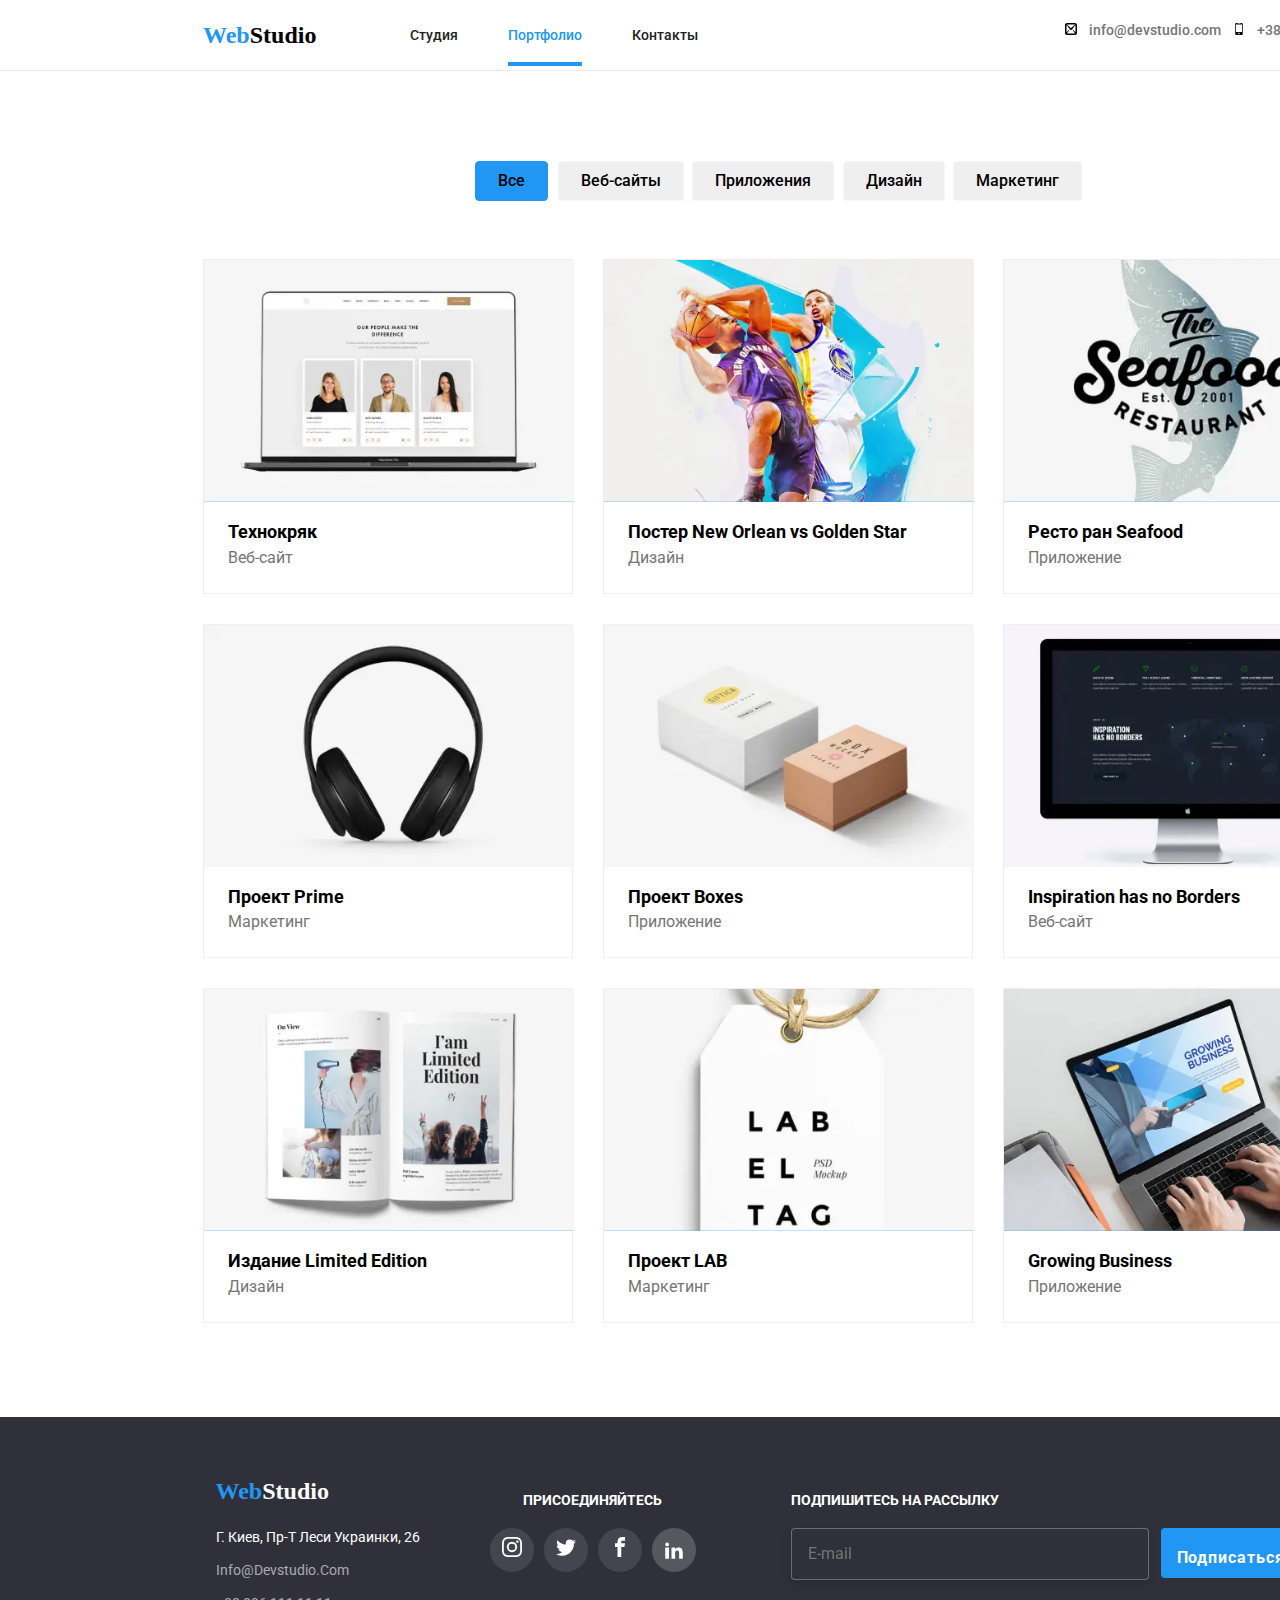
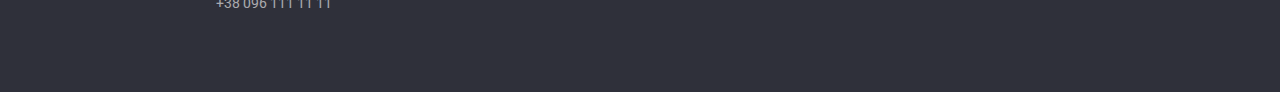
==== portfolio.html @ 62f5c6d7 "пропись дз" ====
<!DOCTYPE html>
<html lang="en">

<head>
    <meta charset="UTF-8">
    <meta http-equiv="X-UA-Compatible" content="IE=edge">
    <meta name="viewport" content="width=device-width, initial-scale=1.0">
    <title>Портфолио</title>
    <link rel="stylesheet"
        href="https://cdnjs.cloudflare.com/ajax/libs/modern-normalize/1.1.0/modern-normalize.min.css">
    <link rel="preconnect" href="https://fonts.googleapis.com">
    <link rel="preconnect" href="https://fonts.gstatic.com" crossorigin>
    <link href="https://fonts.googleapis.com/css2?family=Roboto:ital,wght@0,500;0,700;1,400&display=swap"
        rel="stylesheet">
    <link rel="stylesheet" href="./css/main.min.css">
</head>

<body>
    <!-- Шапка сайта -->
    <header class="headers">
        <div class="novigation container">
            <nav class="novigation__nav">
                <a class="novigation__logo" style="color: black;" href=""><span
                        class="novigation__first-logo">Web</span>Studio</a>
                <button type="button" class="novigation__menus " aria-expanded="false" data-menu-button>
                    <svg width="24" height="16" aria-label="переключатель меню">
                        <use class="novigation__close" href="./img/svg/menu.svg#icon-close_24px"></use>
                        <use class="novigation__menu" href="./img/svg/menu.svg#icon-menu_24px"></use>
                    </svg>
                </button>
                <div class="novigation-menu menu-conteiner" data-menu>
                    <ul class="menu-conteiner__list">
                        <li class="menu-conteiner__item"><a class="menu-conteiner__link " href="index.html">Студия</a>
                        </li>
                        <li class="menu-conteiner__item"><a class="menu-conteiner__link menu-conteiner__link--color "
                                href="portfolio.html">Портфолио</a>
                        </li>
                        <li class="menu-conteiner__item"><a class="menu-conteiner__link" href="Контакты">Контакты</a>
                        </li>
                    </ul>
                    <ul class="menu-conteiner__kontakts">
                        <li class="menu-conteiner__itemss">
                            <a class="menu-conteiner__link menu-conteiner__link--sizze" href="maito:info@devstudio.com">
                                <svg class="menu-conteiner__icone">
                                    <use href="./img/symbol-defs.svg#icon-mail2"></use>
                                </svg>info@devstudio.com</a>
                        </li>
                        <li class="menu-conteiner__itemss">
                            <a class="menu-conteiner__link menu-conteiner__link--size" href="tel:+380961111111">
                                <svg class="menu-conteiner__icone">
                                    <use href="./img/symbol-defs.svg#icon-mobile"></use>
                                </svg>+38 096 111 11 11</a>
                        </li>
                    </ul>
                    <nav class="menu-conteiner__network">
                        <a class="menu-conteiner__network--color" href="">Instagram</a> |
                        <a class="menu-conteiner__network--color" href="">Twitter</a> |
                        <a class="menu-conteiner__network--color" href="">Facebook</a> |
                        <a class="menu-conteiner__network--color" href="">LinkedIn</a>
                    </nav>
                </div>
            </nav>
        </div>
    </header>
    <main>
        <!-- Навигация по сайту -->
        <section class="selection selection-navigation">
            <div class="container">
                <ul class="selection-navigation__list container">
                    <li class="selection-navigation__item">
                        <button class="selection-navigation__botom selection-navigation__botom--color"
                            type="button">Все</button>
                    </li>
                    <li class="selection-navigation__item"><button class="selection-navigation__botom"
                            type="button">Веб-сайты</button></li>
                    <li class="selection-navigation__item"><button class="selection-navigation__botom"
                            type="button">Приложения</button></li>
                    <li class="selection-navigation__item"><button class="selection-navigation__botom"
                            type="button">Дизайн</button></li>
                    <li class="selection-navigation__item"><button class="selection-navigation__botom"
                            type="button">Маркетинг</button></li>
                </ul>
                <ul class="kontents container">
                    <li class="kontents__item">
                        <a class="kontents__link" href="">
                            <div class="kontents__cards">
                                <picture>
                                    <source srcset=" 
                                    ./img/svg/img/8/8.webp 1x, 
                                    ./img/svg/img/8/8@2x.webp 2x, 
                                    ./img/svg/img/8/8@3x.webp 3x
                                     " type="image/webp" />
                                    <img srcset=" 
                                    ./img/svg/img/8/8.webp 1x, 
                                    ./img/svg/img/8/8@2x.webp 2x, 
                                    ./img/svg/img/8/8@3x.webp 3x" src="./img/svg/img/8/8.jpg" alt="table"
                                        width="370" />
                                </picture>
                                <p class="kontents__texts">Технокряк это современная площадка распространения
                                    коронавируса. Компании используют
                                    эту платформу для цифрового
                                    шпионажа и атак на защищённые сервера конкурентов.</p>
                            </div>
                            <div class="kontents__information">
                                <h3 class="kontents__textt">Технокряк</h3>
                                <p class="kontents__location">Веб-сайт</p>
                            </div>
                        </a>
                    </li>
                    <li class="kontents__item">
                        <a class="kontents__link" href="">
                            <div class="kontents__cards">
                                <picture>
                                    <source srcset=" 
                                    ./img/svg/img/9/9.webp 1x, 
                                    ./img/svg/img/9/9@2x.webp 2x, 
                                    ./img/svg/img/9/9@3x.webp 3x
                                    " type="image/webp" />
                                    <img srcset=" 
                                    ./img/svg/img/9/9.webp 1x, 
                                    ./img/svg/img/9/9@2x.webp 2x, 
                                    ./img/svg/img/9/9@3x.webp 3x" src="./img/svg/img/9/9.jpg" alt="basketboll"
                                        width="370" />
                                </picture>
                                <p class="kontents__texts">Технокряк это современная площадка распространения
                                    коронавируса. Компании используют
                                    эту платформу для цифрового
                                    шпионажа и атак на защищённые сервера конкурентов.</p>
                            </div>
                            <div class="kontents__information">
                                <h3 class="kontents__textt">Постер New Orlean vs Golden Star</h3>
                                <p class="kontents__location">Дизайн</p>
                            </div>
                        </a>
                    </li>
                    <li class="kontents__item">
                        <a class="kontents__link" href="">
                            <div class="kontents__cards">
                                <picture>
                                    <source srcset=" 
                                    ./img/svg/img/10/10.webp 1x, 
                                    ./img/svg/img/10/10@2x.webp 2x, 
                                    ./img/svg/img/10/10@3x.webp 3x
                                    " type="image/webp" />
                                    <img srcset=" 
                                    ./img/svg/img/10/10.webp 1x, 
                                    ./img/svg/img/10/10@2x.webp 2x, 
                                    ./img/svg/img/10/10@3x.webp 3x" src="./img/svg/img/10/10.jpg" alt="logo"
                                        width="370" />
                                </picture>
                                <p class="kontents__texts">Технокряк это современная площадка распространения
                                    коронавируса. Компании используют
                                    эту платформу для цифрового
                                    шпионажа и атак на защищённые сервера конкурентов.</p>
                            </div>
                            <div class="kontents__information">
                                <h3 class="kontents__textt">Ресто ран Seafood</h3>
                                <p class="kontents__location">Приложение</p>
                            </div>
                        </a>
                    </li>
                    <li class="kontents__item">
                        <a class="kontents__link" href="">
                            <div class="kontents__cards">
                                <picture>
                                    <source srcset=" 
                                        ./img/svg/img/11/11.webp 1x, 
                                        ./img/svg/img/11/11@2x.webp 2x, 
                                        ./img/svg/img/11/11@3x.webp 3x
                                         " type="image/webp" />
                                    <img srcset=" 
                                        ./img/svg/img/11/11.webp 1x, 
                                        ./img/svg/img/11/11@2x.webp 2x, 
                                        ./img/svg/img/11/11@3x.webp 3x" src="./img/svg/img/11/11.jpg" alt="headphones"
                                        width="370" />
                                </picture>
                                <p class="kontents__texts">Технокряк это современная площадка распространения
                                    коронавируса. Компании используют
                                    эту платформу для цифрового
                                    шпионажа и атак на защищённые сервера конкурентов.</p>
                            </div>
                            <div class="kontents__information">
                                <h3 class="kontents__textt">Проект Prime</h3>
                                <p class="kontents__location">Маркетинг</p>
                            </div>
                        </a>
                    </li>
                    <li class="kontents__item">
                        <a class="kontents__link" href="">
                            <div class="kontents__cards">
                                <picture>
                                    <source srcset=" 
                                    ./img/svg/img/12/12.webp 1x, 
                                    ./img/svg/img/12/12@2x.webp 2x, 
                                    ./img/svg/img/12/12@3x.webp 3x
                                     " type="image/webp" />
                                    <img srcset=" 
                                    ./img/svg/img/12/12.webp 1x, 
                                    ./img/svg/img/12/12@2x.webp 2x, 
                                    ./img/svg/img/12/12@3x.webp 3x" src="./img/svg/img/12/12.jpg" alt="two boxses"
                                        width="370" />
                                </picture>
                                <p class="kontents__texts">Технокряк это современная площадка распространения
                                    коронавируса. Компании используют
                                    эту платформу для цифрового
                                    шпионажа и атак на защищённые сервера конкурентов.</p>
                            </div>
                            <div class="kontents__information">
                                <h3 class="kontents__textt">Проект Boxes</h3>
                                <p class="kontents__location">Приложение</p>
                            </div>
                        </a>
                    </li>
                    <li class="kontents__item">
                        <a class="kontents__link" href="">
                            <div class="kontents__cards">
                                <picture>
                                    <source srcset=" 
                                    ./img/svg/img/13/13.webp 1x, 
                                    ./img/svg/img/13/13@2x.webp 2x, 
                                    ./img/svg/img/13/13@3x.webp 3x
                                     " type="image/webp" />
                                    <img srcset=" 
                                    ./img/svg/img/13/13.webp 1x, 
                                    ./img/svg/img/13/13@2x.webp 2x, 
                                    ./img/svg/img/13/13@3x.webp 3x" src="./img/svg/img/13/13.jpg" alt="computer"
                                        width="370" />
                                </picture>
                                <p class="kontents__texts">Технокряк это современная площадка распространения
                                    коронавируса. Компании используют
                                    эту платформу для цифрового
                                    шпионажа и атак на защищённые сервера конкурентов.</p>
                            </div>
                            <div class="kontents__information">
                                <h3 class="kontents__textt">Inspiration has no Borders</h3>
                                <p class="kontents__location">Веб-сайт</p>
                            </div>
                        </a>
                    </li>
                    <li class="kontents__item">
                        <a class="kontents__link" href="">
                            <div class="kontents__cards">
                                <picture>
                                    <source srcset=" 
                                    ./img/svg/img/14/14.webp 1x, 
                                    ./img/svg/img/14/14@2x.webp 2x, 
                                    ./img/svg/img/14/14@3x.webp 3x
                                     " type="image/webp" />
                                    <img srcset=" 
                                    ./img/svg/img/14/14.webp 1x, 
                                    ./img/svg/img/14/14@2x.webp 2x, 
                                    ./img/svg/img/14/14@3x.webp 3x" src="./img/svg/img/14/14.jpg" alt="book"
                                        width="370" />
                                </picture>
                                <p class="kontents__texts">Технокряк это современная площадка распространения
                                    коронавируса. Компании используют
                                    эту платформу для цифрового
                                    шпионажа и атак на защищённые сервера конкурентов.</p>
                            </div>
                            <div class="kontents__information">
                                <h3 class="kontents__textt">Издание Limited Edition</h3>
                                <p class="kontents__location">Дизайн</p>
                            </div>
                        </a>
                    </li>
                    <li class="kontents__item">
                        <a class="kontents__link" href="">
                            <div class="kontents__cards">
                                <picture>
                                    <source srcset=" 
                                    ./img/svg/img/15/15.webp 1x, 
                                    ./img/svg/img/15/15@2x.webp 2x, 
                                    ./img/svg/img/15/15@3x.webp 3x
                                     " type="image/webp" />
                                    <img srcset=" 
                                    ./img/svg/img/15/15.webp 1x, 
                                    ./img/svg/img/15/15@2x.webp 2x, 
                                    ./img/svg/img/15/15@3x.webp 3x" src="./img/svg/img/15/15.jpg" alt="text on brelok"
                                        width="370" />
                                </picture>
                                <p class="kontents__texts">Технокряк это современная площадка распространения
                                    коронавируса. Компании используют
                                    эту платформу для цифрового
                                    шпионажа и атак на защищённые сервера конкурентов.</p>
                            </div>
                            <div class="kontents__information">
                                <h3 class="kontents__textt">Проект LAB</h3>
                                <p class="kontents__location">Маркетинг</p>
                            </div>
                        </a>
                    </li>
                    <li class="kontents__item">
                        <a class="kontents__link" href="">
                            <div class="kontents__cards">
                                <picture>
                                    <source srcset=" 
                                    ./img/svg/img/16/16.webp 1x, 
                                    ./img/svg/img/16/16@2x.webp 2x, 
                                    ./img/svg/img/16/16@3x.webp 3x
                                     " type="image/webp" />
                                    <img srcset=" 
                                    ./img/svg/img/16/16.webp 1x, 
                                    ./img/svg/img/16/16@2x.webp 2x, 
                                    ./img/svg/img/16/16@3x.webp 3x" src="./img/svg/img/16/16.jpg"
                                        alt="work on computer" width="370" />
                                </picture>
                                <p class="kontents__texts">Технокряк это современная площадка распространения
                                    коронавируса. Компании используют
                                    эту платформу для цифрового
                                    шпионажа и атак на защищённые сервера конкурентов.</p>
                            </div>
                            <div class="kontents__information">
                                <h3 class="kontents__textt">Growing Business</h3>
                                <p class="kontents__location">Приложение</p>
                            </div>
                        </a>
                    </li>
                </ul>
            </div>
        </section>
    </main>
    <!-- Юредический адресс -->
    <footer class="footer-adress">
        <div class="container footer-adress__location">
            <div class="footer-adress__block">
                <div class="footer-adress__adress adress">
                    <div class="adress__logo">
                        <a class="adress__links" style="color: #fff;" href="WebStudio"><span
                                class="adress__first-word">Web</span>Studio</a>
                    </div>
                    <address>
                        <ul class="adress__list">
                            <li class="adress__item"><a class="adress__link" href="г.Киев,пр-тЛесиУкраинки,26">г. Киев,
                                    пр-т
                                    Леси Украинки, 26</a></li>
                            <li class="adress__item"><a class="adress__link adress__link--color"
                                    href="maito:info@devstudio.com">info@devstudio.com</a>
                            </li>
                            <li class="adress__item"><a class="adress__link adress__link--color"
                                    href="tel:+380961111111">+38 096 111 11 11</a>
                            </li>
                        </ul>
                    </address>
                </div>
                <div class="footer-adress__social social">
                    <h2 class="social__text">присоединяйтесь</h2>
                    <ul class="social__list">
                        <li class="social__item">
                            <a class="social__link" href="">
                                <svg class="social__icone">
                                    <use href="./img/symbol-defs.svg#icon-instagram">
                                    </use>
                                </svg>
                            </a>
                        </li>
                        <li class="social__item">
                            <a class="social__link" href="">
                                <svg class="social__icone">
                                    <use href="./img/symbol-defs.svg#icon-twitter"></use>
                                </svg>
                            </a>
                        </li>
                        <li class="social__item">
                            <a class="social__link" href="">
                                <svg class="social__icone">
                                    <use href="./img/symbol-defs.svg#icon-facebook"></use>
                                </svg>
                            </a>
                        </li>
                        <li class="social__item">
                            <a class="social__item" href="">
                                <svg class="social__icone">
                                    <use xlink:href="./img/symbol-defs.svg#icon-linkedin2">
                                    </use>
                                </svg>
                            </a>
                        </li>
                    </ul>
                </div>
            </div>
            <form class="footer-adress__subscribe subscribe">
                <h2 class="subscribe__textt">Подпишитесь на рассылку</h2>
                <div class="subscribe__forms">
                    <label for="mail"></label>
                    <input type="email" name="mail" id="mail" placeholder="Е-mail" />
                    <button class="button_style" type="submit">Подписаться
                        <svg class="button_style__icone">
                            <use href="./img/icons.svg#icon-icon-send"></use>
                        </svg></button>
                </div>
            </form>
        </div>
    </footer>
    <script src="./js/mobile-menu.js"></script>
</body>

</html>
---- css/main.min.css ----
html{-webkit-box-sizing:border-box;box-sizing:border-box}*,*::after,*::before{-webkit-box-sizing:inherit;box-sizing:inherit}li{list-style:none}a{text-decoration:none}body{font-family:"Roboto", sans-serif;font-family:"Oleo Script", cursive;font-family:"Raleway", sans-serif}body.modal-open{overflow:hidden}h1,h2,h3,p,ul{margin-top:0px;margin-bottom:0px}img{display:block;min-width:100%;height:auto;margin:0px}.container{padding-left:15px;padding-right:15px;margin-left:auto;margin-right:auto}@media screen and (min-width: 480px){.container{width:480px}}@media screen and (min-width: 768px){.container{width:768px}}@media screen and (min-width: 1200px){.container{width:1200px;margin-left:188px;margin-right:188px}}.selection{padding:60px 0px}@media screen and (min-width: 480px){.selection{padding:60px 0px}}@media screen and (min-width: 1200px){.selection{padding:94px 0px}}.kontents{padding-left:0px;margin-top:0px;margin-left:0px;margin-right:0px}@media screen and (min-width: 768px){.kontents{display:-webkit-box;display:-ms-flexbox;display:flex;-ms-flex-wrap:wrap;flex-wrap:wrap;padding-left:0px;margin-top:0px;margin-left:0px;margin-right:0px}}.kontents__item{border:1px solid #eeeeee;width:450px;margin-bottom:30px}@media screen and (min-width: 768px) and (max-width: 1199.5px){.kontents__item{border:1px solid #eeeeee;margin-bottom:30px;width:354px;margin-right:30px}.kontents__item:nth-child(2){margin-right:0px}.kontents__item:nth-child(4){margin-right:0px}.kontents__item:nth-child(6){margin-right:0px}.kontents__item:nth-child(8){margin-right:0px}.kontents__item:nth-child(9){margin-right:0px;margin-bottom:0px}}@media screen and (min-width: 1200px){.kontents__item{border:1px solid #eeeeee;margin-bottom:30px;width:370px;margin-right:30px}.kontents__item:nth-child(3){margin-right:0px}.kontents__item:nth-child(6){margin-right:0px}.kontents__item:nth-child(7){margin-bottom:0px}.kontents__item:nth-child(8){margin-bottom:0px}.kontents__item:nth-child(9){margin-right:0px;margin-bottom:0px}}.kontents__link{-webkit-transition:250ms cubic-bezier(0.4, 0, 0.2, 1);transition:250ms cubic-bezier(0.4, 0, 0.2, 1)}.kontents__link:hover{-webkit-box-sizing:border-box;box-sizing:border-box;-webkit-box-shadow:0px 1px 1px rgba(0,0,0,0.12),0px 4px 4px rgba(0,0,0,0.06),1px 4px 6px rgba(0,0,0,0.16);box-shadow:0px 1px 1px rgba(0,0,0,0.12),0px 4px 4px rgba(0,0,0,0.06),1px 4px 6px rgba(0,0,0,0.16)}.kontents__link:focus{-webkit-box-sizing:border-box;box-sizing:border-box;-webkit-box-shadow:0px 1px 1px rgba(0,0,0,0.12),0px 4px 4px rgba(0,0,0,0.06),1px 4px 6px rgba(0,0,0,0.16);box-shadow:0px 1px 1px rgba(0,0,0,0.12),0px 4px 4px rgba(0,0,0,0.06),1px 4px 6px rgba(0,0,0,0.16)}.kontents__link:hover .kontents__texts{-webkit-transform:translateY(0%);transform:translateY(0%)}.kontents__link:focus .kontents__texts{-webkit-transform:translateY(0%);transform:translateY(0%)}.kontents__cards{position:relative;z-index:1;overflow:hidden;width:450px}@media screen and (min-width: 768px){.kontents__cards{width:354px}}@media screen and (min-width: 1200px){.kontents__cards{width:370px}}.kontents__texts{position:absolute;left:0;bottom:0;width:100%;height:100%;padding:63px 24px;font-family:Roboto;font-style:normal;font-weight:normal;font-size:18px;background:rgba(33,150,243,0.9);color:#ffffff;-webkit-transform:translateY(100%);transform:translateY(100%);-webkit-transition:-webkit-transform 250ms cubic-bezier(0.4, 0, 0.2, 1);transition:-webkit-transform 250ms cubic-bezier(0.4, 0, 0.2, 1);transition:transform 250ms cubic-bezier(0.4, 0, 0.2, 1);transition:transform 250ms cubic-bezier(0.4, 0, 0.2, 1), -webkit-transform 250ms cubic-bezier(0.4, 0, 0.2, 1)}.kontents__information{padding:20px 24px}.kontents__textt{font-family:Roboto;font-style:normal;font-weight:bold;font-size:18px;color:black}.kontents__location{font-family:Roboto;font-style:normal;font-weight:normal;font-size:16px;line-height:30px;color:#757575}.headers{position:relative;border-bottom:1px solid #ececec}.novigation__nav{display:-webkit-box;display:-ms-flexbox;display:flex;-webkit-box-align:center;-ms-flex-align:center;align-items:center;-webkit-box-pack:justify;-ms-flex-pack:justify;justify-content:space-between;min-height:60px}.novigation__logo{font-family:Raleway;font-style:normal;font-weight:bold;font-size:24px;line-height:28px}@media screen and (min-width: 480px){.novigation__logo{font-family:Raleway;font-style:normal;font-weight:bold;font-size:24px;line-height:28px}}@media screen and (min-width: 1200px){.novigation__logo{line-height:31px}}.novigation__first-logo{color:#2196f3}.novigation__menus{display:-webkit-inline-box;display:-ms-inline-flexbox;display:inline-flex;margin:0;padding:0;border:none;background-color:transparent;cursor:pointer}.novigation__menus .novigation__close{display:none}.novigation__menus.is-open .novigation__close{display:block}.novigation__menus.is-open .novigation__menu{display:none}.novigation__menus:hover{fill:#2196f3;-webkit-transition:opacity 250ms cubic-bezier(0.4, 0, 0.2, 1);transition:opacity 250ms cubic-bezier(0.4, 0, 0.2, 1)}.novigation__menus:focus{fill:#2196f3;-webkit-transition:opacity 250ms cubic-bezier(0.4, 0, 0.2, 1);transition:opacity 250ms cubic-bezier(0.4, 0, 0.2, 1)}@media screen and (min-width: 768px){.novigation__menus{display:none}}.novigation__close:hover{fill:#2196f3;-webkit-transition:opacity 250ms cubic-bezier(0.4, 0, 0.2, 1);transition:opacity 250ms cubic-bezier(0.4, 0, 0.2, 1)}.novigation__close:focus{fill:#2196f3;-webkit-transition:opacity 250ms cubic-bezier(0.4, 0, 0.2, 1);transition:opacity 250ms cubic-bezier(0.4, 0, 0.2, 1)}.novigation__menu:hover{fill:#2196f3;-webkit-transition:opacity 250ms cubic-bezier(0.4, 0, 0.2, 1);transition:opacity 250ms cubic-bezier(0.4, 0, 0.2, 1)}.novigation__menu:focus{fill:#2196f3;-webkit-transition:opacity 250ms cubic-bezier(0.4, 0, 0.2, 1);transition:opacity 250ms cubic-bezier(0.4, 0, 0.2, 1)}.menu-conteiner{font-family:Roboto;font-style:normal;font-weight:500}@media screen and (max-width: 767.5px){.menu-conteiner{background:#ffffff;-webkit-box-shadow:0px 4px 8px rgba(0,0,0,0.04),0px 2px 4px rgba(0,0,0,0.08),0px 1px 3px rgba(0,0,0,0.16);box-shadow:0px 4px 8px rgba(0,0,0,0.04),0px 2px 4px rgba(0,0,0,0.08),0px 1px 3px rgba(0,0,0,0.16);display:none;position:absolute;top:100%;left:0;width:100%;z-index:2}.menu-conteiner.is-open{display:block}}@media screen and (min-width: 768px){.menu-conteiner{display:-webkit-box;display:-ms-flexbox;display:flex;-webkit-box-orient:horizontal;-webkit-box-direction:normal;-ms-flex-direction:row;flex-direction:row;-webkit-box-pack:justify;-ms-flex-pack:justify;justify-content:space-between;-webkit-box-flex:1;-ms-flex-positive:1;flex-grow:1;-webkit-box-align:center;-ms-flex-align:center;align-items:center}}@media screen and (max-width: 767.5px){.menu-conteiner__list{margin-bottom:306px;padding-left:40px}}@media screen and (min-width: 768px){.menu-conteiner__list{display:-webkit-box;display:-ms-flexbox;display:flex;-webkit-box-orient:horizontal;-webkit-box-direction:normal;-ms-flex-direction:row;flex-direction:row;margin-left:80px;padding-left:0px}}@media screen and (min-width: 768px){.menu-conteiner__list{margin-left:94px}}@media screen and (max-width: 767.5px){.menu-conteiner__item:first-child{margin-top:48px}.menu-conteiner__item:not(:last-child){margin-bottom:35px}.menu-conteiner__item:last-child{margin-bottom:0px}}@media screen and (min-width: 768px){.menu-conteiner__item:first-child{margin-right:50px}.menu-conteiner__item:not(:last-child){margin-right:50px}}.menu-conteiner__itemss:first-child{margin-bottom:64px}.menu-conteiner__itemss:last-child{margin-bottom:35px}@media screen and (min-width: 480px){.menu-conteiner__itemss:first-child{margin-bottom:64px}.menu-conteiner__itemss:last-child{margin-bottom:35px}}@media screen and (min-width: 768px){.menu-conteiner__itemss:first-child{margin-bottom:10px}.menu-conteiner__itemss:last-child{margin-bottom:0px}}@media screen and (min-width: 1200px){.menu-conteiner__itemss:first-child{margin-right:10px}.menu-conteiner__itemss:last-child{margin-right:0px}}@media screen and (max-width: 767.5px){.menu-conteiner__kontakts{display:-webkit-box;display:-ms-flexbox;display:flex;-webkit-box-orient:vertical;-webkit-box-direction:reverse;-ms-flex-direction:column-reverse;flex-direction:column-reverse}}@media screen and (min-width: 1200px){.menu-conteiner__kontakts{display:-webkit-box;display:-ms-flexbox;display:flex;padding:21px 0px 21px 15px}}.menu-conteiner__link{font-family:Roboto;font-style:normal;font-weight:500;font-size:40px;line-height:47px;text-align:center;color:#212121}.menu-conteiner__link--color{color:#2196f3}.menu-conteiner__link:hover{color:#2196f3}.menu-conteiner__link:focus{color:#2196f3}.menu-conteiner__link--size{font-family:Roboto;font-style:normal;font-weight:500;font-size:34px;line-height:40px;color:#757575}.menu-conteiner__link--size:hover{color:#2196f3}.menu-conteiner__link--size:focus{color:#2196f3}.menu-conteiner__link--sizze{font-family:Roboto;font-style:normal;font-weight:500;font-size:24px;line-height:28px;color:#757575}.menu-conteiner__link--sizze:hover{color:#2196f3}.menu-conteiner__link--sizze:focus{color:#2196f3}@media screen and (min-width: 480px){.menu-conteiner__link{font-family:Roboto;font-style:normal;font-weight:500;font-size:40px;line-height:47px;text-align:center;color:#212121}.menu-conteiner__link--color{color:#2196f3}.menu-conteiner__link:hover{color:#2196f3}.menu-conteiner__link:focus{color:#2196f3}.menu-conteiner__link--size{font-family:Roboto;font-style:normal;font-weight:500;font-size:34px;line-height:40px;color:#757575}.menu-conteiner__link--size:hover{color:#2196f3}.menu-conteiner__link--size:focus{color:#2196f3}.menu-conteiner__link--sizze{font-family:Roboto;font-style:normal;font-weight:500;font-size:24px;line-height:28px;color:#757575}.menu-conteiner__link--sizze:hover{color:#2196f3}.menu-conteiner__link--sizze:focus{color:#2196f3}}@media screen and (min-width: 768px){.menu-conteiner__link{font-size:14px;line-height:16px}.menu-conteiner__link--color{position:relative}.menu-conteiner__link--color::after{content:"";position:absolute;display:block;width:100%;height:4px;left:0;top:35px;background-color:#2196f3;opacity:1;-webkit-transition:opacity 250ms cubic-bezier(0.4, 0, 0.2, 1);transition:opacity 250ms cubic-bezier(0.4, 0, 0.2, 1)}.menu-conteiner__link:hover{color:#2196f3}.menu-conteiner__link:focus{color:#2196f3}.menu-conteiner__link--size{font-size:12px;line-height:14px}.menu-conteiner__link--size:hover{fill:#2196f3}.menu-conteiner__link--size:focus{fill:#2196f3}.menu-conteiner__link--sizze{font-size:12px;line-height:14px}.menu-conteiner__link--sizze:hover{fill:#2196f3}.menu-conteiner__link--sizze:focus{fill:#2196f3}}@media screen and (min-width: 1200px){.menu-conteiner__link{font-size:14px;line-height:16px}.menu-conteiner__link--size{font-size:14px;line-height:16px}.menu-conteiner__link--size--sizze{font-size:14px;line-height:16px}}@media screen and (max-width: 767.5px){.menu-conteiner__icone{display:none}}@media screen and (min-width: 768px){.menu-conteiner__icone{width:16px;height:12px;margin-right:10px;color:#757575}}@media screen and (max-width: 767.5px){.menu-conteiner__network{font-family:Roboto;font-style:normal;font-weight:500;font-size:18px;line-height:22px;padding-left:40px;margin-bottom:48px;-webkit-box-align:center;-ms-flex-align:center;align-items:center}.menu-conteiner__network--color{color:#2196f3}}@media screen and (min-width: 768px){.menu-conteiner__network{display:none}}.button_stylee{padding:10px 32px;background-color:#2196f3;color:white;font-weight:700;font-size:16px;line-height:1.87;letter-spacing:0.06em;border-radius:4px;border:none;cursor:pointer}.button_stylee:hover{-webkit-box-shadow:0px 4px 4px rgba(0,0,0,0.15);box-shadow:0px 4px 4px rgba(0,0,0,0.15);border-radius:4px}.goal{width:360px}@media screen and (min-width: 480px){.goal{width:360px}}@media screen and (min-width: 1200px){.goal{width:696px;margin-left:auto;margin-right:auto}}.selection-goal{display:block;width:480px;background-color:#2f303a;text-align:center;background-image:-webkit-gradient(linear, right top, left top, from(rgba(47,48,58,0.4)), to(rgba(47,48,58,0.4))),url("/sass/img/1/Header_img1.jpg");background-image:linear-gradient(to left, rgba(47,48,58,0.4), rgba(47,48,58,0.4)),url("/sass/img/1/Header_img1.jpg");background-repeat:no-repeat;background-position:center;background-size:cover;padding:118px 0px;margin-left:auto;margin-right:auto}@media screen and (min-width: 480px){.selection-goal{width:480px;height:400px;background-image:-webkit-gradient(linear, right top, left top, from(rgba(47,48,58,0.4)), to(rgba(47,48,58,0.4))),url("/sass/img/1/Header_img1.jpg");background-image:linear-gradient(to left, rgba(47,48,58,0.4), rgba(47,48,58,0.4)),url("/sass/img/1/Header_img1.jpg");background-size:480px 400px}}@media screen and (min-width: 480px) and (min-device-pixel-ratio: 2), screen and (min-width: 480px) and (-webkit-min-device-pixel-ratio: 2), screen and (min-width: 480px) and (min-resolution: 192dpi), screen and (min-width: 480px) and (min-resolution: 2ddpi){.selection-goal{background-image:-webkit-gradient(linear, right top, left top, from(rgba(47,48,58,0.4)), to(rgba(47,48,58,0.4))),url("/sass/img/1/Header-img1_2x.jpg");background-image:linear-gradient(to left, rgba(47,48,58,0.4), rgba(47,48,58,0.4)),url("/sass/img/1/Header-img1_2x.jpg")}}@media screen and (min-width: 480px) and (min-device-pixel-ratio: 3), screen and (min-width: 480px) and (-webkit-min-device-pixel-ratio: 23), screen and (min-width: 480px) and (-webkit-min-device-pixel-ratio: 3), screen and (min-width: 480px) and (min-resolution: 288dpi), screen and (min-width: 480px) and (min-resolution: 3ddpi){.selection-goal{background-image:-webkit-gradient(linear, right top, left top, from(rgba(47,48,58,0.4)), to(rgba(47,48,58,0.4))),url("/sass/img/1/Header-img1_3x.jpg");background-image:linear-gradient(to left, rgba(47,48,58,0.4), rgba(47,48,58,0.4)),url("/sass/img/1/Header-img1_3x.jpg")}}@media screen and (min-width: 768px){.selection-goal{width:768px;height:400px;background-image:-webkit-gradient(linear, right top, left top, from(rgba(47,48,58,0.4)), to(rgba(47,48,58,0.4))),url("/sass/img/2/Header_img2.jpg");background-image:linear-gradient(to left, rgba(47,48,58,0.4), rgba(47,48,58,0.4)),url("/sass/img/2/Header_img2.jpg");background-size:768px 400px}}@media screen and (min-width: 768px) and (min-device-pixel-ratio: 2), screen and (min-width: 768px) and (-webkit-min-device-pixel-ratio: 2), screen and (min-width: 768px) and (min-resolution: 192dpi), screen and (min-width: 768px) and (min-resolution: 2ddpi){.selection-goal{background-image:-webkit-gradient(linear, right top, left top, from(rgba(47,48,58,0.4)), to(rgba(47,48,58,0.4))),url("/sass/img/2/Header_img2@2x.jpg");background-image:linear-gradient(to left, rgba(47,48,58,0.4), rgba(47,48,58,0.4)),url("/sass/img/2/Header_img2@2x.jpg")}}@media screen and (min-width: 768px) and (min-device-pixel-ratio: 3), screen and (min-width: 768px) and (-webkit-min-device-pixel-ratio: 23), screen and (min-width: 768px) and (-webkit-min-device-pixel-ratio: 3), screen and (min-width: 768px) and (min-resolution: 288dpi), screen and (min-width: 768px) and (min-resolution: 3ddpi){.selection-goal{background-image:-webkit-gradient(linear, right top, left top, from(rgba(47,48,58,0.4)), to(rgba(47,48,58,0.4))),url("/sass/img/2/Header_img2@3x.jpg");background-image:linear-gradient(to left, rgba(47,48,58,0.4), rgba(47,48,58,0.4)),url("/sass/img/2/Header_img2@3x.jpg")}}@media screen and (min-width: 1200px){.selection-goal{width:1600px;height:600px;padding:200px 0px;background-image:-webkit-gradient(linear, right top, left top, from(rgba(47,48,58,0.4)), to(rgba(47,48,58,0.4))),url("/sass/img/3/Img1.jpg");background-image:linear-gradient(to left, rgba(47,48,58,0.4), rgba(47,48,58,0.4)),url("/sass/img/3/Img1.jpg");background-size:1600px 600px}}@media screen and (min-width: 1200px) and (min-device-pixel-ratio: 2), screen and (min-width: 1200px) and (-webkit-min-device-pixel-ratio: 2), screen and (min-width: 1200px) and (min-resolution: 192dpi), screen and (min-width: 1200px) and (min-resolution: 2ddpi){.selection-goal{background-image:-webkit-gradient(linear, right top, left top, from(rgba(47,48,58,0.4)), to(rgba(47,48,58,0.4))),url("/sass/img/3/Img3@2x.jpg");background-image:linear-gradient(to left, rgba(47,48,58,0.4), rgba(47,48,58,0.4)),url("/sass/img/3/Img3@2x.jpg")}}@media screen and (min-width: 1200px) and (min-device-pixel-ratio: 3), screen and (min-width: 1200px) and (-webkit-min-device-pixel-ratio: 23), screen and (min-width: 1200px) and (-webkit-min-device-pixel-ratio: 3), screen and (min-width: 1200px) and (min-resolution: 288dpi), screen and (min-width: 1200px) and (min-resolution: 3ddpi){.selection-goal{background-image:-webkit-gradient(linear, right top, left top, from(rgba(47,48,58,0.4)), to(rgba(47,48,58,0.4))),url("/sass/img/3/Img2@3x.jpg");background-image:linear-gradient(to left, rgba(47,48,58,0.4), rgba(47,48,58,0.4)),url("/sass/img/3/Img2@3x.jpg")}}.selection-goal__text{font-family:Roboto;font-style:normal;font-weight:900;font-size:26px;line-height:42px;color:#fff;text-transform:uppercase;margin-bottom:30px}@media screen and (min-width: 480px){.selection-goal__text{font-family:Roboto;font-style:normal;font-weight:900;font-size:26px;line-height:42px;color:#fff}}@media screen and (min-width: 1200px){.selection-goal__text{font-family:Roboto;font-style:normal;font-weight:900;font-size:44px;line-height:60px;color:#fff}}.button_style{padding:10px 32px;background-color:#2196f3;color:white;font-weight:700;font-size:16px;line-height:1.87;letter-spacing:0.06em;border-radius:4px;border:none;cursor:pointer}.button_style:hover{-webkit-box-shadow:0px 4px 4px rgba(0,0,0,0.15);box-shadow:0px 4px 4px rgba(0,0,0,0.15);border-radius:4px}.selection-direction__list{margin-bottom:0px;margin-left:0px;padding-left:0px}@media screen and (min-width: 480px){.selection-direction__list{margin-bottom:0px;margin-left:0px;padding-left:0px}}@media screen and (min-width: 768px){.selection-direction__list{display:-webkit-box;display:-ms-flexbox;display:flex;-ms-flex-wrap:wrap;flex-wrap:wrap;margin:-15px}}@media screen and (min-width: 1200px){.selection-direction__list{display:-webkit-box;display:-ms-flexbox;display:flex;-ms-flex-wrap:wrap;flex-wrap:wrap;margin:-15px}}.selection-direction__item{width:100%}.selection-direction__item:first-child{margin-bottom:30px}.selection-direction__item:not(:first-child){margin-bottom:30px}.selection-direction__item:last-child{margin-bottom:0px}@media screen and (max-width: 767px){.selection-direction__item:first-child{margin-bottom:30px}.selection-direction__item:not(:first-child){margin-bottom:30px}.selection-direction__item:last-child{margin-bottom:0px}}@media screen and (min-width: 768px){.selection-direction__item{width:46%}.selection-direction__item:first-child{margin:15px;width:calc(100% - 4 * 15px)/2}.selection-direction__item:not(:first-child){margin:15px;width:calc(100% - 4 * 15px)/2}.selection-direction__item:last-child{margin:15px;width:calc(100% - 4 * 15px)/2}}@media screen and (min-width: 1200px){.selection-direction__item{width:22%}.selection-direction__item:first-child{margin:15px;width:calc(100% - 4 * 15px)/4}.selection-direction__item:not(:first-child){margin:15px;width:calc(100% - 4 * 15px)/4}.selection-direction__item:last-child{margin:15px;width:calc(100% - 4 * 15px)/4}}.direction{display:-webkit-box;display:-ms-flexbox;display:flex;-webkit-box-orient:vertical;-webkit-box-direction:normal;-ms-flex-direction:column;flex-direction:column;-ms-flex-pack:distribute;justify-content:space-around;width:450px;height:120px;background-color:#f5f4fa;margin-bottom:30px}@media screen and (max-width: 767px){.direction{display:-webkit-box;display:-ms-flexbox;display:flex;-webkit-box-orient:vertical;-webkit-box-direction:normal;-ms-flex-direction:column;flex-direction:column;-ms-flex-pack:distribute;justify-content:space-around;width:450px;height:120px;background-color:#f5f4fa;margin-bottom:30px}}@media screen and (min-width: 768px){.direction{display:-webkit-box;display:-ms-flexbox;display:flex;-webkit-box-orient:vertical;-webkit-box-direction:normal;-ms-flex-direction:column;flex-direction:column;-ms-flex-pack:distribute;justify-content:space-around;width:354px;height:120px;background-color:#f5f4fa;margin-bottom:30px;margin-right:0px}}@media screen and (min-width: 1200px){.direction{display:-webkit-box;display:-ms-flexbox;display:flex;-webkit-box-orient:vertical;-webkit-box-direction:normal;-ms-flex-direction:column;flex-direction:column;-ms-flex-pack:distribute;justify-content:space-around;width:270px;height:120px;background-color:#f5f4fa;margin-bottom:30px}}.direction__icon{display:-webkit-box;display:-ms-flexbox;display:flex;-webkit-box-orient:horizontal;-webkit-box-direction:normal;-ms-flex-direction:row;flex-direction:row;text-align:center;-ms-flex-item-align:center;align-self:center;width:65px;height:70px}.direction__text{font-family:Roboto;font-style:normal;font-weight:bold;font-size:14px;line-height:16px;text-align:center;text-transform:uppercase;margin-bottom:10px;color:#212121}@media screen and (min-width: 480px){.direction__text{font-family:Roboto;font-style:normal;font-weight:bold;font-size:14px;line-height:16px;text-align:center;text-transform:uppercase;margin-bottom:10px;color:#212121}}@media screen and (min-width: 768px){.direction__text{font-family:Roboto;font-style:normal;font-weight:bold;font-size:14px;line-height:16px;text-align:start;text-transform:uppercase;margin-bottom:10px;color:#212121}}.direction__paragraf{font-family:Roboto;font-style:normal;font-weight:normal;font-size:14px;line-height:24px;color:#757575}@media screen and (max-width: 1199px){.selection-work{display:none}}.selection-work__heading{font-family:Roboto;font-style:normal;font-weight:bold;font-size:36px;line-height:42px;text-align:center;padding-top:0px;margin-bottom:50px}.selection-work__list{display:-webkit-box;display:-ms-flexbox;display:flex;-webkit-box-orient:horizontal;-webkit-box-direction:normal;-ms-flex-direction:row;flex-direction:row;margin-left:0px;padding-left:0px}.selection-work__item{position:relative}.selection-work__item:first-child{margin-left:0px}.selection-work__item:not(:first-child){margin-left:30px}.selection-work__text{position:absolute;display:block;left:0;bottom:0;width:100%;font-family:Roboto;font-style:normal;font-weight:bold;font-size:14px;line-height:16px;text-align:center;background:rgba(47,48,58,0.8);color:#ffffff;text-transform:uppercase;padding:27px 83px}.selection-team{background-color:#f5f4fa}.selection-team__heading{font-family:Roboto;font-family:Roboto;font-style:normal;font-weight:bold;font-size:28px;line-height:33px;text-align:center;color:black;margin-bottom:50px}@media screen and (min-width: 480px){.selection-team__heading{font-family:Roboto;font-family:Roboto;font-style:normal;font-weight:bold;font-size:28px;line-height:33px;text-align:center;color:black;margin-bottom:50px}}@media screen and (min-width: 1200px){.selection-team__heading{font-family:Roboto;font-style:normal;font-weight:bold;font-size:36px;line-height:42px;text-align:center;color:black;margin-bottom:50px}}.selection-team__list{margin-left:0px;padding-left:0px;margin-right:0px}@media screen and (max-width: 767px){.selection-team__list{margin-left:0px;padding-left:0px;margin-right:0px;width:100%}}@media screen and (min-width: 768px){.selection-team__list{display:-webkit-box;display:-ms-flexbox;display:flex;-ms-flex-wrap:wrap;flex-wrap:wrap;margin:-15px}}@media screen and (min-width: 1200px){.selection-team__list{margin:-15px}}.selection-team__item{-webkit-box-shadow:0px 1px 3px rgba(0,0,0,0.12),0px 1px 1px rgba(0,0,0,0.14),0px 2px 1px rgba(0,0,0,0.2);box-shadow:0px 1px 3px rgba(0,0,0,0.12),0px 1px 1px rgba(0,0,0,0.14),0px 2px 1px rgba(0,0,0,0.2);border-radius:0px 0px 4px 4px;background-color:#ffffff;width:450px;height:622px}.selection-team__item:first-child{margin-bottom:30px}.selection-team__item:not(:first-child){margin-bottom:30px}.selection-team__item:last-child{margin-bottom:0px}@media screen and (max-width: 767px){.selection-team__item:first-child{margin-bottom:30px}.selection-team__item:not(:first-child){margin-bottom:30px}.selection-team__item:last-child{margin-bottom:0px}}@media screen and (min-width: 768px){.selection-team__item{width:45%}.selection-team__item:first-child{margin:15px;width:calc(100% - 4 * 15px)/2}.selection-team__item:not(:first-child){margin:15px;width:calc(100% - 4 * 15px)/2}.selection-team__item:last-child{margin:15px;width:calc(100% - 4 * 15px)/2}}@media screen and (min-width: 1200px){.selection-team__item{width:22%}.selection-team__item:first-child{margin:15px;width:calc(100% - 8 * 15px)/4}.selection-team__item:not(:first-child){margin:15px;width:calc(100% - 8 * 15px)/4}.selection-team__item:last-child{margin:15px;width:calc(100% - 8 * 15px)/4}}.business_card{padding:30px 59px}.business_card__text{display:-webkit-box;display:-ms-flexbox;display:flex;-webkit-box-align:center;-ms-flex-align:center;align-items:center;-ms-flex-pack:distribute;justify-content:space-around;font-family:Roboto;font-style:normal;font-weight:500;font-size:16px;line-height:19px;color:black;margin-bottom:10px}.business_card__position{display:-webkit-box;display:-ms-flexbox;display:flex;-webkit-box-align:center;-ms-flex-align:center;align-items:center;-ms-flex-pack:distribute;justify-content:space-around;font-family:Roboto;font-style:normal;font-weight:normal;font-size:16px;line-height:19px;color:#757575;margin-left:0px;margin-bottom:16px}.business_card__list{display:-webkit-box;display:-ms-flexbox;display:flex;margin-left:0px;padding-left:0px;-webkit-box-pack:center;-ms-flex-pack:center;justify-content:center}.business_card__item{width:44px;height:44px;-webkit-box-pack:center;-ms-flex-pack:center;justify-content:center}.business_card__item:first-child{margin-left:0px;margin-right:10px}.business_card__item:not(:first-child){margin-right:10px}.business_card__item:last-child{margin-right:0px}.business_card__link{width:44px;height:44px;border-radius:50%;background-color:#ffffff;display:-webkit-box;display:-ms-flexbox;display:flex;-webkit-box-align:center;-ms-flex-align:center;align-items:center;-webkit-box-pack:center;-ms-flex-pack:center;justify-content:center;margin-right:10px;fill:#afb1b8;-webkit-transition:250ms cubic-bezier(0.4, 0, 0.2, 1);transition:250ms cubic-bezier(0.4, 0, 0.2, 1)}.business_card__link:hover{background-color:#2196f3;fill:#ffffff}.business_card__link:focus{background-color:#2196f3;fill:#ffffff}.business_card__icon{width:20px;height:20px}.selection-clients__text{font-family:Roboto;font-style:normal;font-weight:bold;font-size:36px;line-height:42px;text-align:center;color:black;margin-bottom:50px}.client{display:-webkit-box;display:-ms-flexbox;display:flex;-ms-flex-wrap:wrap;flex-wrap:wrap;padding-left:0px}.client__icon{width:106px;height:60px}.client__link{display:-webkit-box;display:-ms-flexbox;display:flex;-webkit-box-align:end;-ms-flex-align:end;align-items:flex-end;-ms-flex-pack:distribute;justify-content:space-around;-ms-flex-line-pack:center;align-content:center;-ms-flex-wrap:wrap;flex-wrap:wrap;width:210px;height:92px;border:1px solid #afb1b8;-webkit-box-sizing:border-box;box-sizing:border-box;border-radius:4px;fill:#afb1b8}.client__link:hover,.client__link:focus{border:1px solid #2196f3;fill:#2196f3}.client__link--location{display:-webkit-box;display:-ms-flexbox;display:flex;-webkit-box-pack:start;-ms-flex-pack:start;justify-content:flex-start}@media screen and (min-width: 480px){.client__link{display:-webkit-box;display:-ms-flexbox;display:flex;-webkit-box-align:end;-ms-flex-align:end;align-items:flex-end;-ms-flex-pack:distribute;justify-content:space-around;-ms-flex-line-pack:center;align-content:center;-ms-flex-wrap:wrap;flex-wrap:wrap;width:210px;height:92px;border:1px solid #afb1b8;-webkit-box-sizing:border-box;box-sizing:border-box;border-radius:4px;fill:#afb1b8}.client__link:hover,.client__link:focus{border:1px solid #2196f3;fill:#2196f3}.client__link--location{display:-webkit-box;display:-ms-flexbox;display:flex;-webkit-box-pack:start;-ms-flex-pack:start;justify-content:flex-start}}@media screen and (min-width: 768px){.client__link{display:-webkit-box;display:-ms-flexbox;display:flex;-webkit-box-align:end;-ms-flex-align:end;align-items:flex-end;-ms-flex-pack:distribute;justify-content:space-around;-ms-flex-line-pack:center;align-content:center;-ms-flex-wrap:wrap;flex-wrap:wrap;width:226px;height:92px;border:1px solid #afb1b8;-webkit-box-sizing:border-box;box-sizing:border-box;border-radius:4px;fill:#afb1b8}.client__link:hover,.client__link:focus{border:1px solid #2196f3;fill:#2196f3}.client__link--location{display:-webkit-box;display:-ms-flexbox;display:flex;-webkit-box-pack:start;-ms-flex-pack:start;justify-content:flex-start}}@media screen and (min-width: 1200px){.client__link{width:170px;display:-webkit-box;display:-ms-flexbox;display:flex;-webkit-box-align:end;-ms-flex-align:end;align-items:flex-end;-ms-flex-pack:distribute;justify-content:space-around;-ms-flex-line-pack:center;align-content:center;-ms-flex-wrap:wrap;flex-wrap:wrap;width:170px;height:92px;border:1px solid #afb1b8;-webkit-box-sizing:border-box;box-sizing:border-box;border-radius:4px;fill:#afb1b8}.client__link:hover,.client__link:focus{border:1px solid #2196f3;fill:#2196f3}.client__link--location{display:-webkit-box;display:-ms-flexbox;display:flex;-webkit-box-pack:start;-ms-flex-pack:start;justify-content:flex-start}}.client__item:nth-child(1){margin-bottom:30px;margin-right:30px}.client__item:nth-child(2){margin-bottom:30px}.client__item:nth-child(3){margin-bottom:30px;margin-right:30px}.client__item:nth-child(4){margin-bottom:30px}.client__item:nth-child(5){margin-bottom:30px;margin-right:30px}.client__item:nth-child(6){margin-bottom:0px}@media screen and (min-width: 480px){.client__item:nth-child(1){margin-bottom:30px;margin-right:30px}.client__item:nth-child(2){margin-bottom:30px}.client__item:nth-child(3){margin-bottom:30px;margin-right:30px}.client__item:nth-child(4){margin-bottom:30px}.client__item:nth-child(5){margin-bottom:0px;margin-right:30px}.client__item:nth-child(6){margin-bottom:0px}}@media screen and (min-width: 768px){.client__item:nth-child(1){margin-bottom:30px;margin-right:30px}.client__item:nth-child(2){margin-bottom:30px;margin-right:30px}.client__item:nth-child(3){margin-bottom:30px;margin-right:0px}.client__item:nth-child(4){margin-bottom:0px;margin-right:30px}.client__item:nth-child(5){margin-bottom:0px;margin-right:30px}.client__item:nth-child(6){margin-bottom:0px}}@media screen and (min-width: 1200px){.client__item:nth-child(1){margin-bottom:00px;margin-right:30px}.client__item:nth-child(2){margin-bottom:00px;margin-right:30px}.client__item:nth-child(3){margin-bottom:0px;margin-right:30px}.client__item:nth-child(4){margin-bottom:0px;margin-right:30px}.client__item:nth-child(5){margin-bottom:0px;margin-right:30px}.client__item:nth-child(6){margin-bottom:0px}}.footer-adress{background-color:#2f303a;padding:60px 0px;text-align:center;width:100%;max-width:1600px}.footer-adress__adress{margin-bottom:60px}@media screen and (min-width: 480px) and (max-width: 1199px){.footer-adress{background-color:#2f303a;padding:60px 0px;text-align:center}.footer-adress__adress{margin-bottom:60px}}@media screen and (min-width: 768px) and (max-width: 1199px){.footer-adress{background-color:#2f303a;padding:60px 0px;text-align:center}.footer-adress__adress{margin-bottom:0px}.footer-adress__block{display:-webkit-box;display:-ms-flexbox;display:flex;-webkit-box-orient:horizontal;-webkit-box-direction:normal;-ms-flex-direction:row;flex-direction:row;-ms-flex-pack:distribute;justify-content:space-around;margin-bottom:60px}}@media screen and (min-width: 1200px){.footer-adress{background-color:#2f303a;padding:60px 0px;text-align:start}.footer-adress__adress{margin-bottom:0px;margin-right:70px}.footer-adress__block{display:-webkit-box;display:-ms-flexbox;display:flex;margin-right:70px}.footer-adress__location{display:-webkit-box;display:-ms-flexbox;display:flex;-webkit-box-orient:horizontal;-webkit-box-direction:normal;-ms-flex-direction:row;flex-direction:row;-ms-flex-pack:distribute;justify-content:space-around}}.adress__logo{margin-bottom:20px}.adress__links{font-family:Raleway;font-style:normal;font-weight:bold;font-size:24px;line-height:28px}.adress__first-word{color:#2196f3}.adress__list{text-transform:capitalize;font-style:normal;padding-left:0px;margin-bottom:0px}.adress__item:first-child{margin-bottom:9px}.adress__item:nth-child(n+1){margin-bottom:9px}.adress__item:last-child{margin-bottom:0px}.adress__link{font-family:Roboto;font-style:normal;font-weight:normal;font-size:14px;line-height:24px;color:#ffffff;-webkit-transition:250ms cubic-bezier(0.4, 0, 0.2, 1);transition:250ms cubic-bezier(0.4, 0, 0.2, 1)}.adress__link--color{color:rgba(255,255,255,0.6);-webkit-transition:250ms cubic-bezier(0.4, 0, 0.2, 1);transition:250ms cubic-bezier(0.4, 0, 0.2, 1)}.adress__link:hover{color:#2196f3}.adress__link:hover{color:#2196f3}.social{text-align:center}@media screen and (min-width: 1200px){.social{padding-top:15px}}.social__text{font-family:Roboto;font-style:normal;font-weight:bold;font-size:14px;line-height:16px;text-transform:uppercase;color:#ffffff;text-align:center;margin-bottom:20px}.social__list{display:-webkit-box;display:-ms-flexbox;display:flex;-webkit-box-pack:center;-ms-flex-pack:center;justify-content:center;padding-left:0px;margin-bottom:60px}.social__list::after{-webkit-box-sizing:border-box;box-sizing:border-box}.social__list::before{-webkit-box-sizing:border-box;box-sizing:border-box}.social__item{display:-webkit-box;display:-ms-flexbox;display:flex;-webkit-box-align:center;-ms-flex-align:center;align-items:center;-ms-flex-line-pack:center;align-content:center;-ms-flex-wrap:nowrap;flex-wrap:nowrap;-webkit-box-orient:vertical;-webkit-box-direction:normal;-ms-flex-direction:column;flex-direction:column;-webkit-box-pack:center;-ms-flex-pack:center;justify-content:center;width:44px;height:44px;border-radius:50%;background-color:rgba(255,255,255,0.1);-webkit-transition:250ms cubic-bezier(0.4, 0, 0.2, 1);transition:250ms cubic-bezier(0.4, 0, 0.2, 1)}.social__item:first-child{margin-right:10px}.social__item:not(:first-child){margin-right:10px}.social__item:last-child{margin-right:0px}.social__item:hover,.social__item:focus{background-color:#2196f3}.social__icone{width:20px;height:20px;fill:#ffffff}@media screen and (min-width: 1200px){.subscribe{padding-top:15px}}.subscribe__textt{font-family:Roboto;font-style:normal;font-weight:bold;font-size:14px;line-height:16px;color:#ffffff;text-transform:uppercase;margin-bottom:20px}.subscribe__forms{display:-webkit-box;display:-ms-flexbox;display:flex;-webkit-box-orient:vertical;-webkit-box-direction:normal;-ms-flex-direction:column;flex-direction:column}@media screen and (min-width: 1200px){.subscribe__forms{display:-webkit-box;display:-ms-flexbox;display:flex;-webkit-box-orient:horizontal;-webkit-box-direction:normal;-ms-flex-direction:row;flex-direction:row}}.subscribe__forms input{padding:15px 16px;margin-bottom:12px;background-color:#2f303a;border:1px solid rgba(255,255,255,0.3);-webkit-box-sizing:border-box;box-sizing:border-box;-webkit-filter:drop-shadow(0px 4px 4px rgba(0,0,0,0.15));filter:drop-shadow(0px 4px 4px rgba(0,0,0,0.15));border-radius:4px;font-family:Roboto;font-style:normal;font-weight:normal;font-size:16px;line-height:20px;width:100%;color:white;-webkit-transition:250ms cubic-bezier(0.4, 0, 0.2, 1);transition:250ms cubic-bezier(0.4, 0, 0.2, 1)}.subscribe__forms input:hover{border:1px solid #2196f3;outline:#2196f3}.subscribe__forms input:focus{border:1px solid #2196f3;outline:#2196f3}@media screen and (min-width: 480px){.subscribe__forms input{padding:15px 16px;margin-bottom:12px;background-color:#2f303a;border:1px solid rgba(255,255,255,0.3);-webkit-box-sizing:border-box;box-sizing:border-box;-webkit-filter:drop-shadow(0px 4px 4px rgba(0,0,0,0.15));filter:drop-shadow(0px 4px 4px rgba(0,0,0,0.15));border-radius:4px;font-family:Roboto;font-style:normal;font-weight:normal;font-size:16px;line-height:20px;width:450px;color:white;-webkit-transition:250ms cubic-bezier(0.4, 0, 0.2, 1);transition:250ms cubic-bezier(0.4, 0, 0.2, 1)}.subscribe__forms input:hover{border:1px solid #2196f3;outline:#2196f3}.subscribe__forms input:focus{border:1px solid #2196f3;outline:#2196f3}}@media screen and (min-width: 768px) and (max-width: 1199px){.subscribe__forms input{padding:15px 16px;margin-bottom:12px;margin-right:auto;margin-left:auto;background-color:#2f303a;border:1px solid rgba(255,255,255,0.3);-webkit-box-sizing:border-box;box-sizing:border-box;-webkit-filter:drop-shadow(0px 4px 4px rgba(0,0,0,0.15));filter:drop-shadow(0px 4px 4px rgba(0,0,0,0.15));border-radius:4px;font-family:Roboto;font-style:normal;font-weight:normal;font-size:16px;line-height:20px;width:450px;color:white;-webkit-transition:250ms cubic-bezier(0.4, 0, 0.2, 1);transition:250ms cubic-bezier(0.4, 0, 0.2, 1)}.subscribe__forms input:hover{border:1px solid #2196f3;outline:#2196f3}.subscribe__forms input:focus{border:1px solid #2196f3;outline:#2196f3}}@media screen and (min-width: 1200px){.subscribe__forms input{padding:15px 16px;margin-bottom:0px;margin-right:12px;background-color:#2f303a;border:1px solid rgba(255,255,255,0.3);-webkit-box-sizing:border-box;box-sizing:border-box;-webkit-filter:drop-shadow(0px 4px 4px rgba(0,0,0,0.15));filter:drop-shadow(0px 4px 4px rgba(0,0,0,0.15));border-radius:4px;font-family:Roboto;font-style:normal;font-weight:normal;font-size:16px;line-height:20px;width:358px;color:white;-webkit-transition:250ms cubic-bezier(0.4, 0, 0.2, 1);transition:250ms cubic-bezier(0.4, 0, 0.2, 1)}.subscribe__forms input:hover{border:1px solid #2196f3;outline:#2196f3}.subscribe__forms input:focus{border:1px solid #2196f3;outline:#2196f3}}.subscribe__forms button{display:-webkit-box;display:-ms-flexbox;display:flex;-ms-flex-wrap:wrap;flex-wrap:wrap;-ms-flex-line-pack:center;align-content:center;width:200px;height:50px;padding:15px 62px 15px 16px;font-family:Roboto;font-style:normal;font-weight:bold;font-size:16px;line-height:30px;letter-spacing:0.06em;border-radius:4px;border:none;cursor:pointer}@media screen and (min-width: 1200px){.subscribe__forms button{display:-webkit-box;display:-ms-flexbox;display:flex;-ms-flex-wrap:wrap;flex-wrap:wrap;-ms-flex-line-pack:distribute;align-content:space-around;height:50px;padding:15px 62px 15px 16px;font-family:Roboto;font-style:normal;font-weight:bold;font-size:16px;line-height:30px;letter-spacing:0.06em;border-radius:4px;border:none;cursor:pointer}}.button_style{margin:auto;position:relative;background-color:#2196f3;color:#ffffff;cursor:pointer}@media screen and (min-width: 1200px){.button_style{margin:0px}}.button_style__icone{position:absolute;display:block;top:15px;right:25px;width:24px;height:24px;background-color:#2196f3;fill:#ffffff}.backgrop{position:fixed;top:0;left:0;width:100%;height:100%;background:rgba(0,0,0,0.2);-webkit-transition:opacity 250ms cubic-bezier(0.4, 0, 0.2, 1);transition:opacity 250ms cubic-bezier(0.4, 0, 0.2, 1);padding:93px 15px;overflow-y:scroll}.backgrop.is-hidden{opacity:0;pointer-events:none}@media screen and (min-width: 768px){.backgrop{padding:0px}}.madal{position:relative;width:450px;height:609px;padding:40px;background:#ffffff;-webkit-box-shadow:0px 1px 3px rgba(0,0,0,0.12),0px 1px 1px rgba(0,0,0,0.14),0px 2px 1px rgba(0,0,0,0.2);box-shadow:0px 1px 3px rgba(0,0,0,0.12),0px 1px 1px rgba(0,0,0,0.14),0px 2px 1px rgba(0,0,0,0.2);border-radius:4px}.madal__bottome{position:absolute;right:0;top:0;width:30px;height:30px;cursor:pointer;margin:20px;border-radius:50%;background:#ffffff;border:1px solid rgba(0,0,0,0.1);-webkit-box-sizing:border-box;box-sizing:border-box;fill:black}.madal__img{width:11px;height:11px;fill:black}.madal__icon{-webkit-transition:250ms cubic-bezier(0.4, 0, 0.2, 1);transition:250ms cubic-bezier(0.4, 0, 0.2, 1)}.madal__icon:hover{fill:#2196f3}.madal__icon:focus{fill:#2196f3}@media screen and (min-width: 480px) and (max-width: 767px){.madal{position:relative;width:450px;height:609px;padding:40px;background:#ffffff;-webkit-box-shadow:0px 1px 3px rgba(0,0,0,0.12),0px 1px 1px rgba(0,0,0,0.14),0px 2px 1px rgba(0,0,0,0.2);box-shadow:0px 1px 3px rgba(0,0,0,0.12),0px 1px 1px rgba(0,0,0,0.14),0px 2px 1px rgba(0,0,0,0.2);border-radius:4px}.madal__bottom{position:absolute;right:0;top:0;width:30px;height:30px;cursor:pointer;margin:20px;border-radius:50%;background:#ffffff;border:1px solid rgba(0,0,0,0.1);-webkit-box-sizing:border-box;box-sizing:border-box;fill:black}.madal__img{width:11px;height:11px;fill:black}.madal__icon{-webkit-transition:250ms cubic-bezier(0.4, 0, 0.2, 1);transition:250ms cubic-bezier(0.4, 0, 0.2, 1)}.madal__icon:hover{fill:#2196f3}.madal__icon:focus{fill:#2196f3}}@media screen and (min-width: 768px){.madal{position:absolute;top:50%;left:50%;-webkit-transform:translate(-50%, -50%);transform:translate(-50%, -50%);width:450px;height:609px;padding:40px;background:#ffffff;-webkit-box-shadow:0px 1px 3px rgba(0,0,0,0.12),0px 1px 1px rgba(0,0,0,0.14),0px 2px 1px rgba(0,0,0,0.2);box-shadow:0px 1px 3px rgba(0,0,0,0.12),0px 1px 1px rgba(0,0,0,0.14),0px 2px 1px rgba(0,0,0,0.2);border-radius:4px}.madal__bottom{position:absolute;right:0;top:0;width:30px;height:30px;cursor:pointer;margin:20px;border-radius:50%;background:#ffffff;border:1px solid rgba(0,0,0,0.1);-webkit-box-sizing:border-box;box-sizing:border-box;fill:black}.madal__img{width:11px;height:11px;fill:black}.madal__icon{-webkit-transition:250ms cubic-bezier(0.4, 0, 0.2, 1);transition:250ms cubic-bezier(0.4, 0, 0.2, 1)}.madal__icon:hover{fill:#2196f3}.madal__icon:focus{fill:#2196f3}}@media screen and (min-width: 1200px){.madal{position:absolute;top:50%;left:50%;-webkit-transform:translate(-50%, -50%);transform:translate(-50%, -50%);width:528px;height:581px;padding:40px;background:#ffffff;-webkit-box-shadow:0px 1px 3px rgba(0,0,0,0.12),0px 1px 1px rgba(0,0,0,0.14),0px 2px 1px rgba(0,0,0,0.2);box-shadow:0px 1px 3px rgba(0,0,0,0.12),0px 1px 1px rgba(0,0,0,0.14),0px 2px 1px rgba(0,0,0,0.2);border-radius:4px}.madal__bottom{position:absolute;right:0;top:0;width:30px;height:30px;cursor:pointer;margin:20px;border-radius:50%;background:#ffffff;border:1px solid rgba(0,0,0,0.1);-webkit-box-sizing:border-box;box-sizing:border-box;fill:black}.madal__img{width:11px;height:11px;fill:black}.madal__icon{-webkit-transition:250ms cubic-bezier(0.4, 0, 0.2, 1);transition:250ms cubic-bezier(0.4, 0, 0.2, 1)}.madal__icon:hover{fill:#2196f3}.madal__icon:focus{fill:#2196f3}}.formss{position:absolute;display:block;left:40;top:40;width:370px}@media screen and (min-width: 1200px){.formss{width:448px}}.formss__text{font-family:Roboto;font-style:normal;font-weight:bold;font-size:20px;line-height:23px;text-align:center;color:black;margin-bottom:20px}.modal-forms{margin-bottom:20px;position:relative;-webkit-transition:250ms cubic-bezier(0.4, 0, 0.2, 1);transition:250ms cubic-bezier(0.4, 0, 0.2, 1)}.modal-forms label{font-family:Roboto;font-style:normal;font-weight:normal;font-size:12px;line-height:14px;color:#757575;position:absolute;top:0;left:0;-webkit-transform:translateY(-12px);transform:translateY(-12px)}.modal-forms input{width:100%;padding:12px 12px 12px 40px;border:1px solid rgba(33,33,33,0.2);-webkit-box-sizing:border-box;box-sizing:border-box;border-radius:4px;margin-top:3px;-webkit-transition:250ms cubic-bezier(0.4, 0, 0.2, 1);transition:250ms cubic-bezier(0.4, 0, 0.2, 1)}.modal-forms input:hover{fill:#2196f3;border:1px solid #2196f3;outline:#2196f3}.modal-forms input:focus{fill:#2196f3;border:1px solid #2196f3;outline:#2196f3}.modal-forms input:hover .modal-forms__img{fill:#2196f3;-webkit-transition:250ms cubic-bezier(0.4, 0, 0.2, 1);transition:250ms cubic-bezier(0.4, 0, 0.2, 1)}.modal-forms input:focus .modal-forms__img{fill:#2196f3;-webkit-transition:250ms cubic-bezier(0.4, 0, 0.2, 1);transition:250ms cubic-bezier(0.4, 0, 0.2, 1)}.modal-forms input:focus ~ .modal-forms__img{fill:#2196f3;-webkit-transition:250ms cubic-bezier(0.4, 0, 0.2, 1);transition:250ms cubic-bezier(0.4, 0, 0.2, 1)}.modal-forms input:focus+.modal-forms__label{color:#2196f3;-webkit-transition:250ms var(--timing-function);transition:250ms var(--timing-function)}.modal-forms__img{position:absolute;width:18px;height:18px;left:15px;top:50%;fill:black;-webkit-transform:translateY(-50%);transform:translateY(-50%);-webkit-transition:250ms cubic-bezier(0.4, 0, 0.2, 1);transition:250ms cubic-bezier(0.4, 0, 0.2, 1)}.modal-forms__img:current{fill:#2196f3}.modal-forms{margin-bottom:20px;position:relative;-webkit-transition:250ms cubic-bezier(0.4, 0, 0.2, 1);transition:250ms cubic-bezier(0.4, 0, 0.2, 1)}.modal-forms textarea{font-family:Roboto;font-style:normal;font-weight:normal;font-size:14px;line-height:16px;padding:12px 16px;border:1px solid rgba(33,33,33,0.2);margin-top:3px;-webkit-transition:250ms cubic-bezier(0.4, 0, 0.2, 1);transition:250ms cubic-bezier(0.4, 0, 0.2, 1);width:100%;resize:none}.modal-forms textarea:hover{border:1px solid #2196f3;outline:#2196f3}.modal-forms textarea:focus{border:1px solid #2196f3;outline:#2196f3}.modal-forms textarea label{font-family:Roboto;font-style:normal;font-weight:normal;font-size:12px;line-height:14px;color:#757575;position:absolute;top:0;left:0;-webkit-transform:translateY(-12px);transform:translateY(-12px)}.modal-forms textarea:focus+.modal-forms__label{color:#2196f3;-webkit-transition:250ms var(--timing-function);transition:250ms var(--timing-function)}.group{font-family:Roboto;font-style:normal;font-weight:normal;font-size:14px;line-height:24px;display:-webkit-box;display:-ms-flexbox;display:flex;-ms-flex-wrap:nowrap;flex-wrap:nowrap;-webkit-box-orient:horizontal;-webkit-box-direction:normal;-ms-flex-direction:row;flex-direction:row;-webkit-box-align:center;-ms-flex-align:center;align-items:center;-webkit-box-pack:space-evenly;-ms-flex-pack:space-evenly;justify-content:space-evenly}.group input[type="checkbox"]{width:15px;height:15px}.group__label{display:block;font-family:Roboto;font-style:normal;font-weight:normal;font-size:12px;line-height:14px}@media screen and (min-width: 1200px){.group__label{font-family:Roboto;font-style:normal;font-weight:normal;font-size:14px;line-height:24px}}.group__checkbox{opacity:0;-webkit-appearance:none;-moz-appearance:none;-appearance:none;-ms-appearance:none}.group__checkbox:checked+.group__icon{border-color:#2196f3;background-color:#2196f3;background-image:url("../img/svg/icon_check.svg");background-size:contain;background-origin:border-box}.group__icon{display:inline-block;width:16px;height:15px;border:2px solid #212121;border-radius:4px;margin-right:10px}.group__text{color:#2196f3;text-decoration:underline;cursor:pointer}.botton_style{display:-webkit-box;display:-ms-flexbox;display:flex;margin-left:auto;margin-right:auto;padding:10px 55px;font-family:Roboto;font-style:normal;font-weight:bold;font-size:16px;line-height:30px;margin-top:20px;background-color:#2196f3;color:#fff;border-radius:4px;cursor:pointer}.botton_style:hover{-webkit-box-shadow:0px 4px 4px rgba(0,0,0,0.15);box-shadow:0px 4px 4px rgba(0,0,0,0.15);border-radius:4px}.selection-navigation__list{display:-webkit-inline-box;display:-ms-inline-flexbox;display:inline-flex;-ms-flex-wrap:wrap;flex-wrap:wrap;text-align:start;background-color:#ffffff;padding-left:0px;margin-bottom:50px;-webkit-box-pack:start;-ms-flex-pack:start;justify-content:start;margin:-4px;width:100%;margin-bottom:46px}@media screen and (min-width: 480px){.selection-navigation__list{display:-webkit-inline-box;display:-ms-inline-flexbox;display:inline-flex;-ms-flex-wrap:wrap;flex-wrap:wrap;text-align:start;background-color:#ffffff;padding-left:0px;margin-bottom:50px;-webkit-box-pack:start;-ms-flex-pack:start;justify-content:start;margin-right:-4px;width:100%;margin-bottom:46px}}@media screen and (min-width: 768px){.selection-navigation__list{display:-webkit-box;display:-ms-flexbox;display:flex;-webkit-box-orient:horizontal;-webkit-box-direction:normal;-ms-flex-direction:row;flex-direction:row;text-align:center;background-color:#ffffff;padding-left:0px;margin-bottom:50px;-webkit-box-pack:center;-ms-flex-pack:center;justify-content:center}}.selection-navigation__item:nth-child(1){text-align:center;width:77px;margin-right:8px;margin-bottom:8px}.selection-navigation__item:nth-child(2){width:126px;margin-right:8px;margin-bottom:8px}.selection-navigation__item:nth-child(3){width:142px;margin-right:8px;margin-bottom:8px}.selection-navigation__item:nth-child(4){width:104px;margin-right:8px;margin-bottom:8px}.selection-navigation__item:nth-child(5){width:127px}@media screen and (min-width: 480px) and (max-width: 767.5px){.selection-navigation__item:first-child{margin-left:0px;margin-right:8px}.selection-navigation__item:nth-child(n+1){margin-right:8px}.selection-navigation__item:nth-child(4){width:103px}.selection-navigation__item:last-child{margin:righ 0px}}@media screen and (min-width: 768px){.selection-navigation__item:first-child{margin-left:0px;margin-right:0px}.selection-navigation__item:nth-child(n+1){margin-right:8px}.selection-navigation__item:nth-child(4){width:103px}.selection-navigation__item:last-child{margin-right:0px}}.selection-navigation__botom{font-family:Roboto;font-style:normal;font-weight:500;font-size:16px;line-height:26px;display:inline-block;cursor:pointer;padding:6px 22px;border-radius:4px;border:1px solid #f5f4fa;-webkit-transition:250ms cubic-bezier(0.4, 0, 0.2, 1);transition:250ms cubic-bezier(0.4, 0, 0.2, 1)}.selection-navigation__botom--color{background-color:#2196f3;border:1px solid #2196f3}.selection-navigation__botom:hover{background-color:#2196f3;color:#ffffff;-webkit-box-shadow:0px 3px 1px rgba(0,0,0,0.1),0px 1px 2px rgba(0,0,0,0.08),0px 2px 2px rgba(0,0,0,0.12);box-shadow:0px 3px 1px rgba(0,0,0,0.1),0px 1px 2px rgba(0,0,0,0.08),0px 2px 2px rgba(0,0,0,0.12);border-radius:4px}.selection-navigation__botom:focus{background-color:#2196f3;color:#ffffff;-webkit-box-shadow:0px 3px 1px rgba(0,0,0,0.1),0px 1px 2px rgba(0,0,0,0.08),0px 2px 2px rgba(0,0,0,0.12);box-shadow:0px 3px 1px rgba(0,0,0,0.1),0px 1px 2px rgba(0,0,0,0.08),0px 2px 2px rgba(0,0,0,0.12);border-radius:4px}
/*# sourceMappingURL=main.min.css.map */
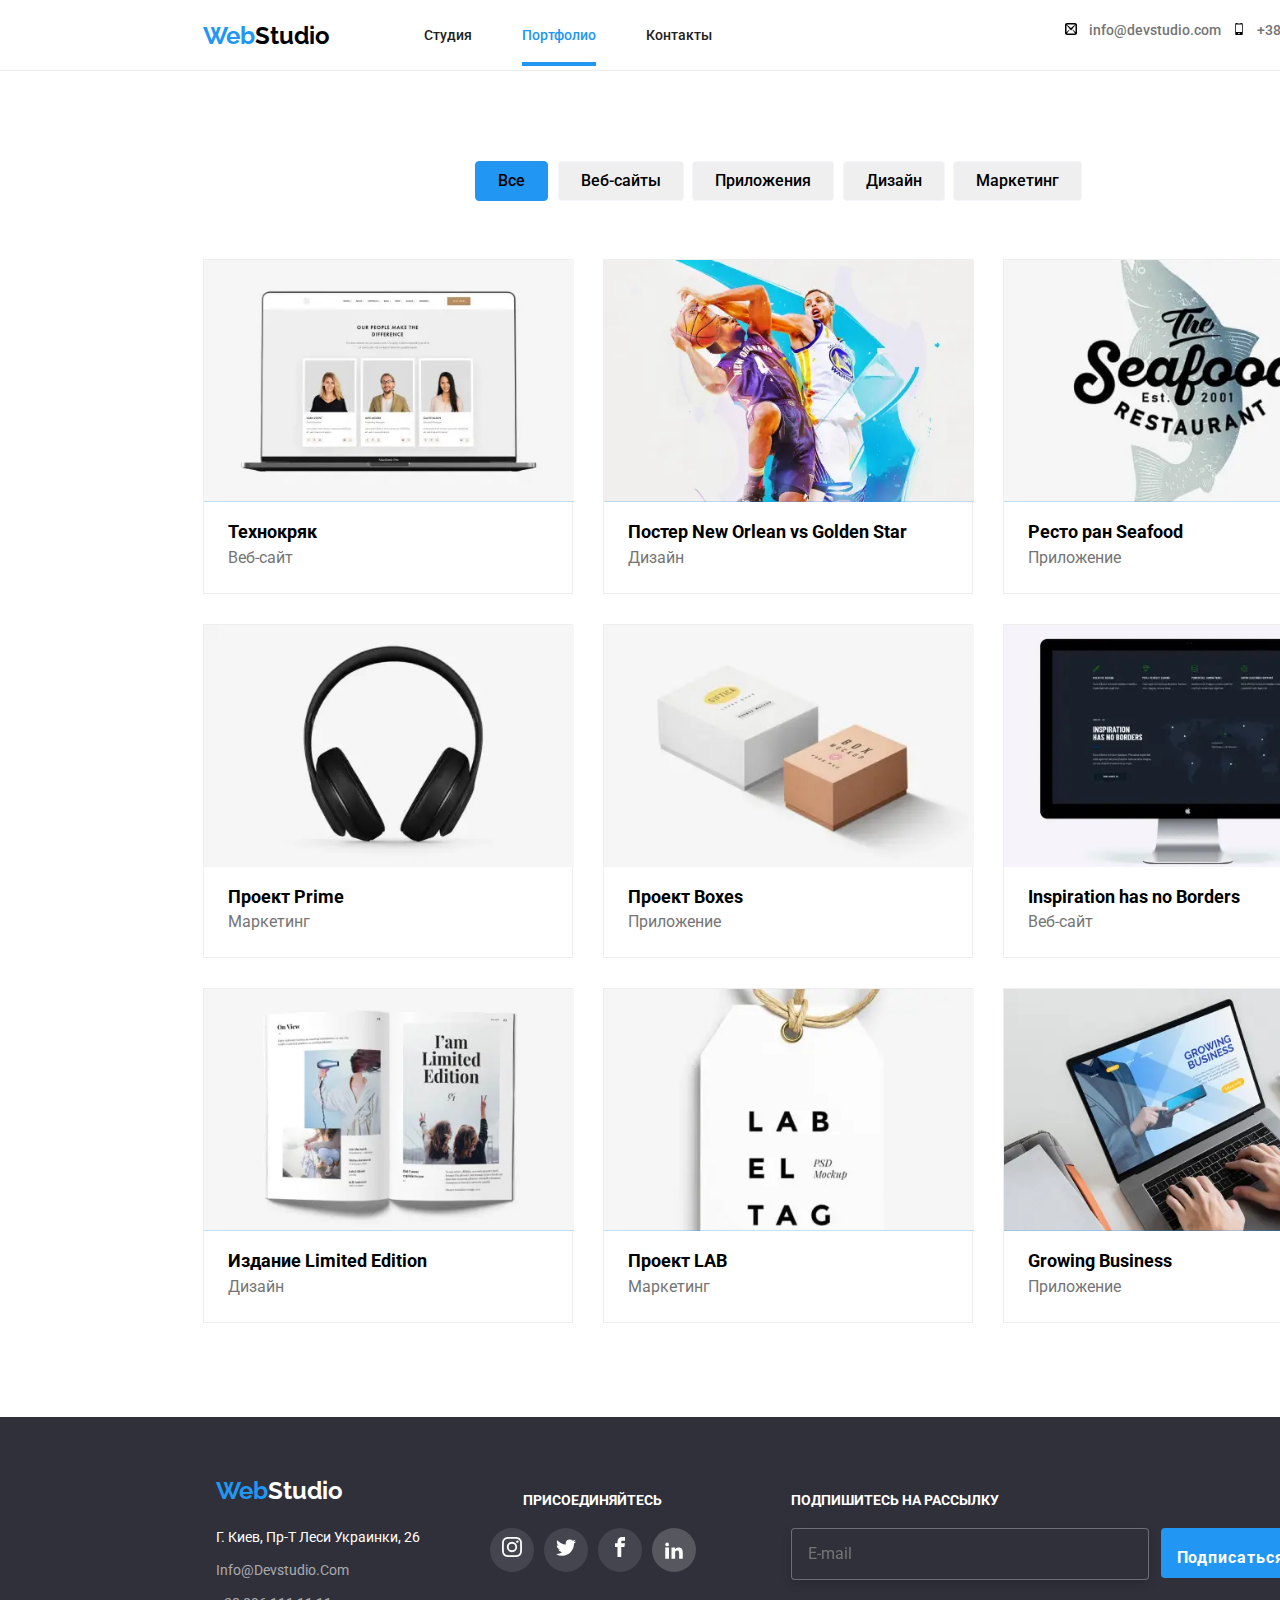
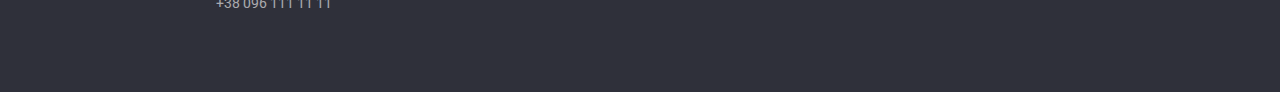
==== commit f116643f: "добавка" ====
--- a/portfolio.html
+++ b/portfolio.html
@@ -6,12 +6,10 @@
     <meta http-equiv="X-UA-Compatible" content="IE=edge">
     <meta name="viewport" content="width=device-width, initial-scale=1.0">
     <title>Портфолио</title>
-    <link rel="stylesheet"
-        href="https://cdnjs.cloudflare.com/ajax/libs/modern-normalize/1.1.0/modern-normalize.min.css">
-    <link rel="preconnect" href="https://fonts.googleapis.com">
-    <link rel="preconnect" href="https://fonts.gstatic.com" crossorigin>
-    <link href="https://fonts.googleapis.com/css2?family=Roboto:ital,wght@0,500;0,700;1,400&display=swap"
-        rel="stylesheet">
+    <link rel="stylesheet" href="https://cdnjs.cloudflare.com/ajax/libs/modern-normalize/1.1.0/modern-normalize.min.css">
+    <link href="https://fonts.googleapis.com/css2?family=Roboto:ital,wght@0,500;0,700;1,400&display=swap" rel="stylesheet">
+    <link href="https://fonts.googleapis.com/css2?family=Oleo+Script&family=Raleway:wght@700&display=swap" rel="stylesheet">
+    <link href="https://fonts.googleapis.com/css2?family=Oleo+Script&family=Raleway:wght@700&display=swap" rel="stylesheet">
     <link rel="stylesheet" href="./css/main.min.css">
 </head>
 
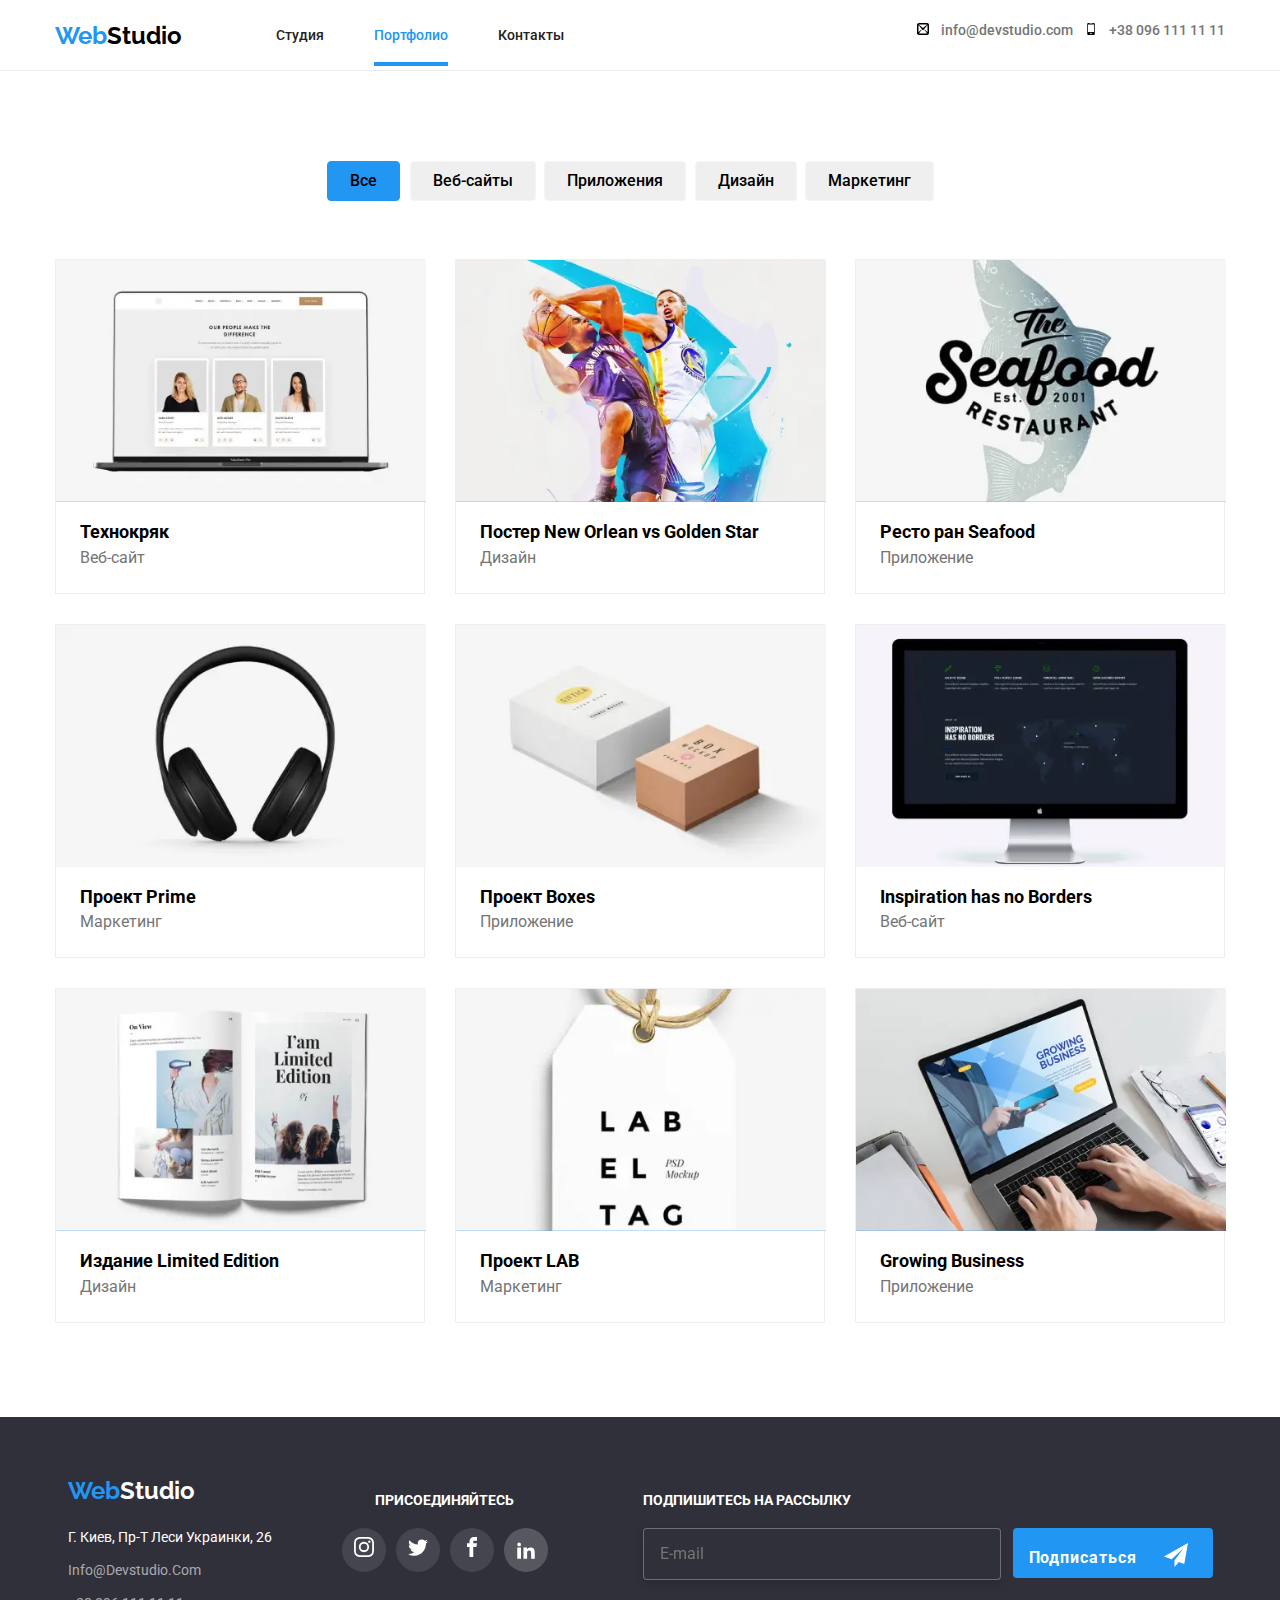
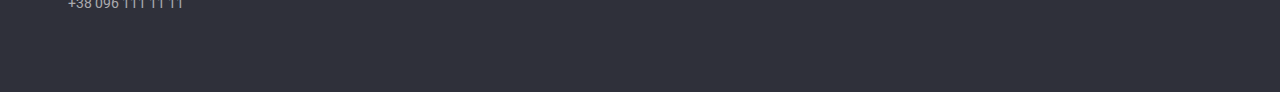
==== commit d08828ce: "изменения дз" ====
--- a/portfolio.html
+++ b/portfolio.html
@@ -6,17 +6,21 @@
     <meta http-equiv="X-UA-Compatible" content="IE=edge">
     <meta name="viewport" content="width=device-width, initial-scale=1.0">
     <title>Портфолио</title>
-    <link rel="stylesheet" href="https://cdnjs.cloudflare.com/ajax/libs/modern-normalize/1.1.0/modern-normalize.min.css">
-    <link href="https://fonts.googleapis.com/css2?family=Roboto:ital,wght@0,500;0,700;1,400&display=swap" rel="stylesheet">
-    <link href="https://fonts.googleapis.com/css2?family=Oleo+Script&family=Raleway:wght@700&display=swap" rel="stylesheet">
-    <link href="https://fonts.googleapis.com/css2?family=Oleo+Script&family=Raleway:wght@700&display=swap" rel="stylesheet">
+    <link rel="stylesheet"
+        href="https://cdnjs.cloudflare.com/ajax/libs/modern-normalize/1.1.0/modern-normalize.min.css">
+    <link href="https://fonts.googleapis.com/css2?family=Roboto:ital,wght@0,500;0,700;1,400&display=swap"
+        rel="stylesheet">
+    <link href="https://fonts.googleapis.com/css2?family=Oleo+Script&family=Raleway:wght@700&display=swap"
+        rel="stylesheet">
+    <link href="https://fonts.googleapis.com/css2?family=Oleo+Script&family=Raleway:wght@700&display=swap"
+        rel="stylesheet">
     <link rel="stylesheet" href="./css/main.min.css">
 </head>
 
 <body>
     <!-- Шапка сайта -->
     <header class="headers">
-        <div class="novigation container">
+        <div class="novigation containerr">
             <nav class="novigation__nav">
                 <a class="novigation__logo" style="color: black;" href=""><span
                         class="novigation__first-logo">Web</span>Studio</a>
@@ -63,7 +67,7 @@
     <main>
         <!-- Навигация по сайту -->
         <section class="selection selection-navigation">
-            <div class="container">
+            <div class="containerr">
                 <ul class="selection-navigation__list container">
                     <li class="selection-navigation__item">
                         <button class="selection-navigation__botom selection-navigation__botom--color"
@@ -78,7 +82,7 @@
                     <li class="selection-navigation__item"><button class="selection-navigation__botom"
                             type="button">Маркетинг</button></li>
                 </ul>
-                <ul class="kontents container">
+                <ul class="kontents containerr">
                     <li class="kontents__item">
                         <a class="kontents__link" href="">
                             <div class="kontents__cards">
@@ -318,8 +322,8 @@
         </section>
     </main>
     <!-- Юредический адресс -->
-    <footer class="footer-adress">
-        <div class="container footer-adress__location">
+    <footer class="footer-adress footer-adress__portfolio">
+        <div class="containerr footer-adress__location">
             <div class="footer-adress__block">
                 <div class="footer-adress__adress adress">
                     <div class="adress__logo">
--- a/css/main.min.css
+++ b/css/main.min.css
@@ -1,2 +1,2 @@
-html{-webkit-box-sizing:border-box;box-sizing:border-box}*,*::after,*::before{-webkit-box-sizing:inherit;box-sizing:inherit}li{list-style:none}a{text-decoration:none}body{font-family:"Roboto", sans-serif;font-family:"Oleo Script", cursive;font-family:"Raleway", sans-serif}body.modal-open{overflow:hidden}h1,h2,h3,p,ul{margin-top:0px;margin-bottom:0px}img{display:block;min-width:100%;height:auto;margin:0px}.container{padding-left:15px;padding-right:15px;margin-left:auto;margin-right:auto}@media screen and (min-width: 480px){.container{width:480px}}@media screen and (min-width: 768px){.container{width:768px}}@media screen and (min-width: 1200px){.container{width:1200px;margin-left:188px;margin-right:188px}}.selection{padding:60px 0px}@media screen and (min-width: 480px){.selection{padding:60px 0px}}@media screen and (min-width: 1200px){.selection{padding:94px 0px}}.kontents{padding-left:0px;margin-top:0px;margin-left:0px;margin-right:0px}@media screen and (min-width: 768px){.kontents{display:-webkit-box;display:-ms-flexbox;display:flex;-ms-flex-wrap:wrap;flex-wrap:wrap;padding-left:0px;margin-top:0px;margin-left:0px;margin-right:0px}}.kontents__item{border:1px solid #eeeeee;width:450px;margin-bottom:30px}@media screen and (min-width: 768px) and (max-width: 1199.5px){.kontents__item{border:1px solid #eeeeee;margin-bottom:30px;width:354px;margin-right:30px}.kontents__item:nth-child(2){margin-right:0px}.kontents__item:nth-child(4){margin-right:0px}.kontents__item:nth-child(6){margin-right:0px}.kontents__item:nth-child(8){margin-right:0px}.kontents__item:nth-child(9){margin-right:0px;margin-bottom:0px}}@media screen and (min-width: 1200px){.kontents__item{border:1px solid #eeeeee;margin-bottom:30px;width:370px;margin-right:30px}.kontents__item:nth-child(3){margin-right:0px}.kontents__item:nth-child(6){margin-right:0px}.kontents__item:nth-child(7){margin-bottom:0px}.kontents__item:nth-child(8){margin-bottom:0px}.kontents__item:nth-child(9){margin-right:0px;margin-bottom:0px}}.kontents__link{-webkit-transition:250ms cubic-bezier(0.4, 0, 0.2, 1);transition:250ms cubic-bezier(0.4, 0, 0.2, 1)}.kontents__link:hover{-webkit-box-sizing:border-box;box-sizing:border-box;-webkit-box-shadow:0px 1px 1px rgba(0,0,0,0.12),0px 4px 4px rgba(0,0,0,0.06),1px 4px 6px rgba(0,0,0,0.16);box-shadow:0px 1px 1px rgba(0,0,0,0.12),0px 4px 4px rgba(0,0,0,0.06),1px 4px 6px rgba(0,0,0,0.16)}.kontents__link:focus{-webkit-box-sizing:border-box;box-sizing:border-box;-webkit-box-shadow:0px 1px 1px rgba(0,0,0,0.12),0px 4px 4px rgba(0,0,0,0.06),1px 4px 6px rgba(0,0,0,0.16);box-shadow:0px 1px 1px rgba(0,0,0,0.12),0px 4px 4px rgba(0,0,0,0.06),1px 4px 6px rgba(0,0,0,0.16)}.kontents__link:hover .kontents__texts{-webkit-transform:translateY(0%);transform:translateY(0%)}.kontents__link:focus .kontents__texts{-webkit-transform:translateY(0%);transform:translateY(0%)}.kontents__cards{position:relative;z-index:1;overflow:hidden;width:450px}@media screen and (min-width: 768px){.kontents__cards{width:354px}}@media screen and (min-width: 1200px){.kontents__cards{width:370px}}.kontents__texts{position:absolute;left:0;bottom:0;width:100%;height:100%;padding:63px 24px;font-family:Roboto;font-style:normal;font-weight:normal;font-size:18px;background:rgba(33,150,243,0.9);color:#ffffff;-webkit-transform:translateY(100%);transform:translateY(100%);-webkit-transition:-webkit-transform 250ms cubic-bezier(0.4, 0, 0.2, 1);transition:-webkit-transform 250ms cubic-bezier(0.4, 0, 0.2, 1);transition:transform 250ms cubic-bezier(0.4, 0, 0.2, 1);transition:transform 250ms cubic-bezier(0.4, 0, 0.2, 1), -webkit-transform 250ms cubic-bezier(0.4, 0, 0.2, 1)}.kontents__information{padding:20px 24px}.kontents__textt{font-family:Roboto;font-style:normal;font-weight:bold;font-size:18px;color:black}.kontents__location{font-family:Roboto;font-style:normal;font-weight:normal;font-size:16px;line-height:30px;color:#757575}.headers{position:relative;border-bottom:1px solid #ececec}.novigation__nav{display:-webkit-box;display:-ms-flexbox;display:flex;-webkit-box-align:center;-ms-flex-align:center;align-items:center;-webkit-box-pack:justify;-ms-flex-pack:justify;justify-content:space-between;min-height:60px}.novigation__logo{font-family:Raleway;font-style:normal;font-weight:bold;font-size:24px;line-height:28px}@media screen and (min-width: 480px){.novigation__logo{font-family:Raleway;font-style:normal;font-weight:bold;font-size:24px;line-height:28px}}@media screen and (min-width: 1200px){.novigation__logo{line-height:31px}}.novigation__first-logo{color:#2196f3}.novigation__menus{display:-webkit-inline-box;display:-ms-inline-flexbox;display:inline-flex;margin:0;padding:0;border:none;background-color:transparent;cursor:pointer}.novigation__menus .novigation__close{display:none}.novigation__menus.is-open .novigation__close{display:block}.novigation__menus.is-open .novigation__menu{display:none}.novigation__menus:hover{fill:#2196f3;-webkit-transition:opacity 250ms cubic-bezier(0.4, 0, 0.2, 1);transition:opacity 250ms cubic-bezier(0.4, 0, 0.2, 1)}.novigation__menus:focus{fill:#2196f3;-webkit-transition:opacity 250ms cubic-bezier(0.4, 0, 0.2, 1);transition:opacity 250ms cubic-bezier(0.4, 0, 0.2, 1)}@media screen and (min-width: 768px){.novigation__menus{display:none}}.novigation__close:hover{fill:#2196f3;-webkit-transition:opacity 250ms cubic-bezier(0.4, 0, 0.2, 1);transition:opacity 250ms cubic-bezier(0.4, 0, 0.2, 1)}.novigation__close:focus{fill:#2196f3;-webkit-transition:opacity 250ms cubic-bezier(0.4, 0, 0.2, 1);transition:opacity 250ms cubic-bezier(0.4, 0, 0.2, 1)}.novigation__menu:hover{fill:#2196f3;-webkit-transition:opacity 250ms cubic-bezier(0.4, 0, 0.2, 1);transition:opacity 250ms cubic-bezier(0.4, 0, 0.2, 1)}.novigation__menu:focus{fill:#2196f3;-webkit-transition:opacity 250ms cubic-bezier(0.4, 0, 0.2, 1);transition:opacity 250ms cubic-bezier(0.4, 0, 0.2, 1)}.menu-conteiner{font-family:Roboto;font-style:normal;font-weight:500}@media screen and (max-width: 767.5px){.menu-conteiner{background:#ffffff;-webkit-box-shadow:0px 4px 8px rgba(0,0,0,0.04),0px 2px 4px rgba(0,0,0,0.08),0px 1px 3px rgba(0,0,0,0.16);box-shadow:0px 4px 8px rgba(0,0,0,0.04),0px 2px 4px rgba(0,0,0,0.08),0px 1px 3px rgba(0,0,0,0.16);display:none;position:absolute;top:100%;left:0;width:100%;z-index:2}.menu-conteiner.is-open{display:block}}@media screen and (min-width: 768px){.menu-conteiner{display:-webkit-box;display:-ms-flexbox;display:flex;-webkit-box-orient:horizontal;-webkit-box-direction:normal;-ms-flex-direction:row;flex-direction:row;-webkit-box-pack:justify;-ms-flex-pack:justify;justify-content:space-between;-webkit-box-flex:1;-ms-flex-positive:1;flex-grow:1;-webkit-box-align:center;-ms-flex-align:center;align-items:center}}@media screen and (max-width: 767.5px){.menu-conteiner__list{margin-bottom:306px;padding-left:40px}}@media screen and (min-width: 768px){.menu-conteiner__list{display:-webkit-box;display:-ms-flexbox;display:flex;-webkit-box-orient:horizontal;-webkit-box-direction:normal;-ms-flex-direction:row;flex-direction:row;margin-left:80px;padding-left:0px}}@media screen and (min-width: 768px){.menu-conteiner__list{margin-left:94px}}@media screen and (max-width: 767.5px){.menu-conteiner__item:first-child{margin-top:48px}.menu-conteiner__item:not(:last-child){margin-bottom:35px}.menu-conteiner__item:last-child{margin-bottom:0px}}@media screen and (min-width: 768px){.menu-conteiner__item:first-child{margin-right:50px}.menu-conteiner__item:not(:last-child){margin-right:50px}}.menu-conteiner__itemss:first-child{margin-bottom:64px}.menu-conteiner__itemss:last-child{margin-bottom:35px}@media screen and (min-width: 480px){.menu-conteiner__itemss:first-child{margin-bottom:64px}.menu-conteiner__itemss:last-child{margin-bottom:35px}}@media screen and (min-width: 768px){.menu-conteiner__itemss:first-child{margin-bottom:10px}.menu-conteiner__itemss:last-child{margin-bottom:0px}}@media screen and (min-width: 1200px){.menu-conteiner__itemss:first-child{margin-right:10px}.menu-conteiner__itemss:last-child{margin-right:0px}}@media screen and (max-width: 767.5px){.menu-conteiner__kontakts{display:-webkit-box;display:-ms-flexbox;display:flex;-webkit-box-orient:vertical;-webkit-box-direction:reverse;-ms-flex-direction:column-reverse;flex-direction:column-reverse}}@media screen and (min-width: 1200px){.menu-conteiner__kontakts{display:-webkit-box;display:-ms-flexbox;display:flex;padding:21px 0px 21px 15px}}.menu-conteiner__link{font-family:Roboto;font-style:normal;font-weight:500;font-size:40px;line-height:47px;text-align:center;color:#212121}.menu-conteiner__link--color{color:#2196f3}.menu-conteiner__link:hover{color:#2196f3}.menu-conteiner__link:focus{color:#2196f3}.menu-conteiner__link--size{font-family:Roboto;font-style:normal;font-weight:500;font-size:34px;line-height:40px;color:#757575}.menu-conteiner__link--size:hover{color:#2196f3}.menu-conteiner__link--size:focus{color:#2196f3}.menu-conteiner__link--sizze{font-family:Roboto;font-style:normal;font-weight:500;font-size:24px;line-height:28px;color:#757575}.menu-conteiner__link--sizze:hover{color:#2196f3}.menu-conteiner__link--sizze:focus{color:#2196f3}@media screen and (min-width: 480px){.menu-conteiner__link{font-family:Roboto;font-style:normal;font-weight:500;font-size:40px;line-height:47px;text-align:center;color:#212121}.menu-conteiner__link--color{color:#2196f3}.menu-conteiner__link:hover{color:#2196f3}.menu-conteiner__link:focus{color:#2196f3}.menu-conteiner__link--size{font-family:Roboto;font-style:normal;font-weight:500;font-size:34px;line-height:40px;color:#757575}.menu-conteiner__link--size:hover{color:#2196f3}.menu-conteiner__link--size:focus{color:#2196f3}.menu-conteiner__link--sizze{font-family:Roboto;font-style:normal;font-weight:500;font-size:24px;line-height:28px;color:#757575}.menu-conteiner__link--sizze:hover{color:#2196f3}.menu-conteiner__link--sizze:focus{color:#2196f3}}@media screen and (min-width: 768px){.menu-conteiner__link{font-size:14px;line-height:16px}.menu-conteiner__link--color{position:relative}.menu-conteiner__link--color::after{content:"";position:absolute;display:block;width:100%;height:4px;left:0;top:35px;background-color:#2196f3;opacity:1;-webkit-transition:opacity 250ms cubic-bezier(0.4, 0, 0.2, 1);transition:opacity 250ms cubic-bezier(0.4, 0, 0.2, 1)}.menu-conteiner__link:hover{color:#2196f3}.menu-conteiner__link:focus{color:#2196f3}.menu-conteiner__link--size{font-size:12px;line-height:14px}.menu-conteiner__link--size:hover{fill:#2196f3}.menu-conteiner__link--size:focus{fill:#2196f3}.menu-conteiner__link--sizze{font-size:12px;line-height:14px}.menu-conteiner__link--sizze:hover{fill:#2196f3}.menu-conteiner__link--sizze:focus{fill:#2196f3}}@media screen and (min-width: 1200px){.menu-conteiner__link{font-size:14px;line-height:16px}.menu-conteiner__link--size{font-size:14px;line-height:16px}.menu-conteiner__link--size--sizze{font-size:14px;line-height:16px}}@media screen and (max-width: 767.5px){.menu-conteiner__icone{display:none}}@media screen and (min-width: 768px){.menu-conteiner__icone{width:16px;height:12px;margin-right:10px;color:#757575}}@media screen and (max-width: 767.5px){.menu-conteiner__network{font-family:Roboto;font-style:normal;font-weight:500;font-size:18px;line-height:22px;padding-left:40px;margin-bottom:48px;-webkit-box-align:center;-ms-flex-align:center;align-items:center}.menu-conteiner__network--color{color:#2196f3}}@media screen and (min-width: 768px){.menu-conteiner__network{display:none}}.button_stylee{padding:10px 32px;background-color:#2196f3;color:white;font-weight:700;font-size:16px;line-height:1.87;letter-spacing:0.06em;border-radius:4px;border:none;cursor:pointer}.button_stylee:hover{-webkit-box-shadow:0px 4px 4px rgba(0,0,0,0.15);box-shadow:0px 4px 4px rgba(0,0,0,0.15);border-radius:4px}.goal{width:360px}@media screen and (min-width: 480px){.goal{width:360px}}@media screen and (min-width: 1200px){.goal{width:696px;margin-left:auto;margin-right:auto}}.selection-goal{display:block;width:480px;background-color:#2f303a;text-align:center;background-image:-webkit-gradient(linear, right top, left top, from(rgba(47,48,58,0.4)), to(rgba(47,48,58,0.4))),url("/sass/img/1/Header_img1.jpg");background-image:linear-gradient(to left, rgba(47,48,58,0.4), rgba(47,48,58,0.4)),url("/sass/img/1/Header_img1.jpg");background-repeat:no-repeat;background-position:center;background-size:cover;padding:118px 0px;margin-left:auto;margin-right:auto}@media screen and (min-width: 480px){.selection-goal{width:480px;height:400px;background-image:-webkit-gradient(linear, right top, left top, from(rgba(47,48,58,0.4)), to(rgba(47,48,58,0.4))),url("/sass/img/1/Header_img1.jpg");background-image:linear-gradient(to left, rgba(47,48,58,0.4), rgba(47,48,58,0.4)),url("/sass/img/1/Header_img1.jpg");background-size:480px 400px}}@media screen and (min-width: 480px) and (min-device-pixel-ratio: 2), screen and (min-width: 480px) and (-webkit-min-device-pixel-ratio: 2), screen and (min-width: 480px) and (min-resolution: 192dpi), screen and (min-width: 480px) and (min-resolution: 2ddpi){.selection-goal{background-image:-webkit-gradient(linear, right top, left top, from(rgba(47,48,58,0.4)), to(rgba(47,48,58,0.4))),url("/sass/img/1/Header-img1_2x.jpg");background-image:linear-gradient(to left, rgba(47,48,58,0.4), rgba(47,48,58,0.4)),url("/sass/img/1/Header-img1_2x.jpg")}}@media screen and (min-width: 480px) and (min-device-pixel-ratio: 3), screen and (min-width: 480px) and (-webkit-min-device-pixel-ratio: 23), screen and (min-width: 480px) and (-webkit-min-device-pixel-ratio: 3), screen and (min-width: 480px) and (min-resolution: 288dpi), screen and (min-width: 480px) and (min-resolution: 3ddpi){.selection-goal{background-image:-webkit-gradient(linear, right top, left top, from(rgba(47,48,58,0.4)), to(rgba(47,48,58,0.4))),url("/sass/img/1/Header-img1_3x.jpg");background-image:linear-gradient(to left, rgba(47,48,58,0.4), rgba(47,48,58,0.4)),url("/sass/img/1/Header-img1_3x.jpg")}}@media screen and (min-width: 768px){.selection-goal{width:768px;height:400px;background-image:-webkit-gradient(linear, right top, left top, from(rgba(47,48,58,0.4)), to(rgba(47,48,58,0.4))),url("/sass/img/2/Header_img2.jpg");background-image:linear-gradient(to left, rgba(47,48,58,0.4), rgba(47,48,58,0.4)),url("/sass/img/2/Header_img2.jpg");background-size:768px 400px}}@media screen and (min-width: 768px) and (min-device-pixel-ratio: 2), screen and (min-width: 768px) and (-webkit-min-device-pixel-ratio: 2), screen and (min-width: 768px) and (min-resolution: 192dpi), screen and (min-width: 768px) and (min-resolution: 2ddpi){.selection-goal{background-image:-webkit-gradient(linear, right top, left top, from(rgba(47,48,58,0.4)), to(rgba(47,48,58,0.4))),url("/sass/img/2/Header_img2@2x.jpg");background-image:linear-gradient(to left, rgba(47,48,58,0.4), rgba(47,48,58,0.4)),url("/sass/img/2/Header_img2@2x.jpg")}}@media screen and (min-width: 768px) and (min-device-pixel-ratio: 3), screen and (min-width: 768px) and (-webkit-min-device-pixel-ratio: 23), screen and (min-width: 768px) and (-webkit-min-device-pixel-ratio: 3), screen and (min-width: 768px) and (min-resolution: 288dpi), screen and (min-width: 768px) and (min-resolution: 3ddpi){.selection-goal{background-image:-webkit-gradient(linear, right top, left top, from(rgba(47,48,58,0.4)), to(rgba(47,48,58,0.4))),url("/sass/img/2/Header_img2@3x.jpg");background-image:linear-gradient(to left, rgba(47,48,58,0.4), rgba(47,48,58,0.4)),url("/sass/img/2/Header_img2@3x.jpg")}}@media screen and (min-width: 1200px){.selection-goal{width:1600px;height:600px;padding:200px 0px;background-image:-webkit-gradient(linear, right top, left top, from(rgba(47,48,58,0.4)), to(rgba(47,48,58,0.4))),url("/sass/img/3/Img1.jpg");background-image:linear-gradient(to left, rgba(47,48,58,0.4), rgba(47,48,58,0.4)),url("/sass/img/3/Img1.jpg");background-size:1600px 600px}}@media screen and (min-width: 1200px) and (min-device-pixel-ratio: 2), screen and (min-width: 1200px) and (-webkit-min-device-pixel-ratio: 2), screen and (min-width: 1200px) and (min-resolution: 192dpi), screen and (min-width: 1200px) and (min-resolution: 2ddpi){.selection-goal{background-image:-webkit-gradient(linear, right top, left top, from(rgba(47,48,58,0.4)), to(rgba(47,48,58,0.4))),url("/sass/img/3/Img3@2x.jpg");background-image:linear-gradient(to left, rgba(47,48,58,0.4), rgba(47,48,58,0.4)),url("/sass/img/3/Img3@2x.jpg")}}@media screen and (min-width: 1200px) and (min-device-pixel-ratio: 3), screen and (min-width: 1200px) and (-webkit-min-device-pixel-ratio: 23), screen and (min-width: 1200px) and (-webkit-min-device-pixel-ratio: 3), screen and (min-width: 1200px) and (min-resolution: 288dpi), screen and (min-width: 1200px) and (min-resolution: 3ddpi){.selection-goal{background-image:-webkit-gradient(linear, right top, left top, from(rgba(47,48,58,0.4)), to(rgba(47,48,58,0.4))),url("/sass/img/3/Img2@3x.jpg");background-image:linear-gradient(to left, rgba(47,48,58,0.4), rgba(47,48,58,0.4)),url("/sass/img/3/Img2@3x.jpg")}}.selection-goal__text{font-family:Roboto;font-style:normal;font-weight:900;font-size:26px;line-height:42px;color:#fff;text-transform:uppercase;margin-bottom:30px}@media screen and (min-width: 480px){.selection-goal__text{font-family:Roboto;font-style:normal;font-weight:900;font-size:26px;line-height:42px;color:#fff}}@media screen and (min-width: 1200px){.selection-goal__text{font-family:Roboto;font-style:normal;font-weight:900;font-size:44px;line-height:60px;color:#fff}}.button_style{padding:10px 32px;background-color:#2196f3;color:white;font-weight:700;font-size:16px;line-height:1.87;letter-spacing:0.06em;border-radius:4px;border:none;cursor:pointer}.button_style:hover{-webkit-box-shadow:0px 4px 4px rgba(0,0,0,0.15);box-shadow:0px 4px 4px rgba(0,0,0,0.15);border-radius:4px}.selection-direction__list{margin-bottom:0px;margin-left:0px;padding-left:0px}@media screen and (min-width: 480px){.selection-direction__list{margin-bottom:0px;margin-left:0px;padding-left:0px}}@media screen and (min-width: 768px){.selection-direction__list{display:-webkit-box;display:-ms-flexbox;display:flex;-ms-flex-wrap:wrap;flex-wrap:wrap;margin:-15px}}@media screen and (min-width: 1200px){.selection-direction__list{display:-webkit-box;display:-ms-flexbox;display:flex;-ms-flex-wrap:wrap;flex-wrap:wrap;margin:-15px}}.selection-direction__item{width:100%}.selection-direction__item:first-child{margin-bottom:30px}.selection-direction__item:not(:first-child){margin-bottom:30px}.selection-direction__item:last-child{margin-bottom:0px}@media screen and (max-width: 767px){.selection-direction__item:first-child{margin-bottom:30px}.selection-direction__item:not(:first-child){margin-bottom:30px}.selection-direction__item:last-child{margin-bottom:0px}}@media screen and (min-width: 768px){.selection-direction__item{width:46%}.selection-direction__item:first-child{margin:15px;width:calc(100% - 4 * 15px)/2}.selection-direction__item:not(:first-child){margin:15px;width:calc(100% - 4 * 15px)/2}.selection-direction__item:last-child{margin:15px;width:calc(100% - 4 * 15px)/2}}@media screen and (min-width: 1200px){.selection-direction__item{width:22%}.selection-direction__item:first-child{margin:15px;width:calc(100% - 4 * 15px)/4}.selection-direction__item:not(:first-child){margin:15px;width:calc(100% - 4 * 15px)/4}.selection-direction__item:last-child{margin:15px;width:calc(100% - 4 * 15px)/4}}.direction{display:-webkit-box;display:-ms-flexbox;display:flex;-webkit-box-orient:vertical;-webkit-box-direction:normal;-ms-flex-direction:column;flex-direction:column;-ms-flex-pack:distribute;justify-content:space-around;width:450px;height:120px;background-color:#f5f4fa;margin-bottom:30px}@media screen and (max-width: 767px){.direction{display:-webkit-box;display:-ms-flexbox;display:flex;-webkit-box-orient:vertical;-webkit-box-direction:normal;-ms-flex-direction:column;flex-direction:column;-ms-flex-pack:distribute;justify-content:space-around;width:450px;height:120px;background-color:#f5f4fa;margin-bottom:30px}}@media screen and (min-width: 768px){.direction{display:-webkit-box;display:-ms-flexbox;display:flex;-webkit-box-orient:vertical;-webkit-box-direction:normal;-ms-flex-direction:column;flex-direction:column;-ms-flex-pack:distribute;justify-content:space-around;width:354px;height:120px;background-color:#f5f4fa;margin-bottom:30px;margin-right:0px}}@media screen and (min-width: 1200px){.direction{display:-webkit-box;display:-ms-flexbox;display:flex;-webkit-box-orient:vertical;-webkit-box-direction:normal;-ms-flex-direction:column;flex-direction:column;-ms-flex-pack:distribute;justify-content:space-around;width:270px;height:120px;background-color:#f5f4fa;margin-bottom:30px}}.direction__icon{display:-webkit-box;display:-ms-flexbox;display:flex;-webkit-box-orient:horizontal;-webkit-box-direction:normal;-ms-flex-direction:row;flex-direction:row;text-align:center;-ms-flex-item-align:center;align-self:center;width:65px;height:70px}.direction__text{font-family:Roboto;font-style:normal;font-weight:bold;font-size:14px;line-height:16px;text-align:center;text-transform:uppercase;margin-bottom:10px;color:#212121}@media screen and (min-width: 480px){.direction__text{font-family:Roboto;font-style:normal;font-weight:bold;font-size:14px;line-height:16px;text-align:center;text-transform:uppercase;margin-bottom:10px;color:#212121}}@media screen and (min-width: 768px){.direction__text{font-family:Roboto;font-style:normal;font-weight:bold;font-size:14px;line-height:16px;text-align:start;text-transform:uppercase;margin-bottom:10px;color:#212121}}.direction__paragraf{font-family:Roboto;font-style:normal;font-weight:normal;font-size:14px;line-height:24px;color:#757575}@media screen and (max-width: 1199px){.selection-work{display:none}}.selection-work__heading{font-family:Roboto;font-style:normal;font-weight:bold;font-size:36px;line-height:42px;text-align:center;padding-top:0px;margin-bottom:50px}.selection-work__list{display:-webkit-box;display:-ms-flexbox;display:flex;-webkit-box-orient:horizontal;-webkit-box-direction:normal;-ms-flex-direction:row;flex-direction:row;margin-left:0px;padding-left:0px}.selection-work__item{position:relative}.selection-work__item:first-child{margin-left:0px}.selection-work__item:not(:first-child){margin-left:30px}.selection-work__text{position:absolute;display:block;left:0;bottom:0;width:100%;font-family:Roboto;font-style:normal;font-weight:bold;font-size:14px;line-height:16px;text-align:center;background:rgba(47,48,58,0.8);color:#ffffff;text-transform:uppercase;padding:27px 83px}.selection-team{background-color:#f5f4fa}.selection-team__heading{font-family:Roboto;font-family:Roboto;font-style:normal;font-weight:bold;font-size:28px;line-height:33px;text-align:center;color:black;margin-bottom:50px}@media screen and (min-width: 480px){.selection-team__heading{font-family:Roboto;font-family:Roboto;font-style:normal;font-weight:bold;font-size:28px;line-height:33px;text-align:center;color:black;margin-bottom:50px}}@media screen and (min-width: 1200px){.selection-team__heading{font-family:Roboto;font-style:normal;font-weight:bold;font-size:36px;line-height:42px;text-align:center;color:black;margin-bottom:50px}}.selection-team__list{margin-left:0px;padding-left:0px;margin-right:0px}@media screen and (max-width: 767px){.selection-team__list{margin-left:0px;padding-left:0px;margin-right:0px;width:100%}}@media screen and (min-width: 768px){.selection-team__list{display:-webkit-box;display:-ms-flexbox;display:flex;-ms-flex-wrap:wrap;flex-wrap:wrap;margin:-15px}}@media screen and (min-width: 1200px){.selection-team__list{margin:-15px}}.selection-team__item{-webkit-box-shadow:0px 1px 3px rgba(0,0,0,0.12),0px 1px 1px rgba(0,0,0,0.14),0px 2px 1px rgba(0,0,0,0.2);box-shadow:0px 1px 3px rgba(0,0,0,0.12),0px 1px 1px rgba(0,0,0,0.14),0px 2px 1px rgba(0,0,0,0.2);border-radius:0px 0px 4px 4px;background-color:#ffffff;width:450px;height:622px}.selection-team__item:first-child{margin-bottom:30px}.selection-team__item:not(:first-child){margin-bottom:30px}.selection-team__item:last-child{margin-bottom:0px}@media screen and (max-width: 767px){.selection-team__item:first-child{margin-bottom:30px}.selection-team__item:not(:first-child){margin-bottom:30px}.selection-team__item:last-child{margin-bottom:0px}}@media screen and (min-width: 768px){.selection-team__item{width:45%}.selection-team__item:first-child{margin:15px;width:calc(100% - 4 * 15px)/2}.selection-team__item:not(:first-child){margin:15px;width:calc(100% - 4 * 15px)/2}.selection-team__item:last-child{margin:15px;width:calc(100% - 4 * 15px)/2}}@media screen and (min-width: 1200px){.selection-team__item{width:22%}.selection-team__item:first-child{margin:15px;width:calc(100% - 8 * 15px)/4}.selection-team__item:not(:first-child){margin:15px;width:calc(100% - 8 * 15px)/4}.selection-team__item:last-child{margin:15px;width:calc(100% - 8 * 15px)/4}}.business_card{padding:30px 59px}.business_card__text{display:-webkit-box;display:-ms-flexbox;display:flex;-webkit-box-align:center;-ms-flex-align:center;align-items:center;-ms-flex-pack:distribute;justify-content:space-around;font-family:Roboto;font-style:normal;font-weight:500;font-size:16px;line-height:19px;color:black;margin-bottom:10px}.business_card__position{display:-webkit-box;display:-ms-flexbox;display:flex;-webkit-box-align:center;-ms-flex-align:center;align-items:center;-ms-flex-pack:distribute;justify-content:space-around;font-family:Roboto;font-style:normal;font-weight:normal;font-size:16px;line-height:19px;color:#757575;margin-left:0px;margin-bottom:16px}.business_card__list{display:-webkit-box;display:-ms-flexbox;display:flex;margin-left:0px;padding-left:0px;-webkit-box-pack:center;-ms-flex-pack:center;justify-content:center}.business_card__item{width:44px;height:44px;-webkit-box-pack:center;-ms-flex-pack:center;justify-content:center}.business_card__item:first-child{margin-left:0px;margin-right:10px}.business_card__item:not(:first-child){margin-right:10px}.business_card__item:last-child{margin-right:0px}.business_card__link{width:44px;height:44px;border-radius:50%;background-color:#ffffff;display:-webkit-box;display:-ms-flexbox;display:flex;-webkit-box-align:center;-ms-flex-align:center;align-items:center;-webkit-box-pack:center;-ms-flex-pack:center;justify-content:center;margin-right:10px;fill:#afb1b8;-webkit-transition:250ms cubic-bezier(0.4, 0, 0.2, 1);transition:250ms cubic-bezier(0.4, 0, 0.2, 1)}.business_card__link:hover{background-color:#2196f3;fill:#ffffff}.business_card__link:focus{background-color:#2196f3;fill:#ffffff}.business_card__icon{width:20px;height:20px}.selection-clients__text{font-family:Roboto;font-style:normal;font-weight:bold;font-size:36px;line-height:42px;text-align:center;color:black;margin-bottom:50px}.client{display:-webkit-box;display:-ms-flexbox;display:flex;-ms-flex-wrap:wrap;flex-wrap:wrap;padding-left:0px}.client__icon{width:106px;height:60px}.client__link{display:-webkit-box;display:-ms-flexbox;display:flex;-webkit-box-align:end;-ms-flex-align:end;align-items:flex-end;-ms-flex-pack:distribute;justify-content:space-around;-ms-flex-line-pack:center;align-content:center;-ms-flex-wrap:wrap;flex-wrap:wrap;width:210px;height:92px;border:1px solid #afb1b8;-webkit-box-sizing:border-box;box-sizing:border-box;border-radius:4px;fill:#afb1b8}.client__link:hover,.client__link:focus{border:1px solid #2196f3;fill:#2196f3}.client__link--location{display:-webkit-box;display:-ms-flexbox;display:flex;-webkit-box-pack:start;-ms-flex-pack:start;justify-content:flex-start}@media screen and (min-width: 480px){.client__link{display:-webkit-box;display:-ms-flexbox;display:flex;-webkit-box-align:end;-ms-flex-align:end;align-items:flex-end;-ms-flex-pack:distribute;justify-content:space-around;-ms-flex-line-pack:center;align-content:center;-ms-flex-wrap:wrap;flex-wrap:wrap;width:210px;height:92px;border:1px solid #afb1b8;-webkit-box-sizing:border-box;box-sizing:border-box;border-radius:4px;fill:#afb1b8}.client__link:hover,.client__link:focus{border:1px solid #2196f3;fill:#2196f3}.client__link--location{display:-webkit-box;display:-ms-flexbox;display:flex;-webkit-box-pack:start;-ms-flex-pack:start;justify-content:flex-start}}@media screen and (min-width: 768px){.client__link{display:-webkit-box;display:-ms-flexbox;display:flex;-webkit-box-align:end;-ms-flex-align:end;align-items:flex-end;-ms-flex-pack:distribute;justify-content:space-around;-ms-flex-line-pack:center;align-content:center;-ms-flex-wrap:wrap;flex-wrap:wrap;width:226px;height:92px;border:1px solid #afb1b8;-webkit-box-sizing:border-box;box-sizing:border-box;border-radius:4px;fill:#afb1b8}.client__link:hover,.client__link:focus{border:1px solid #2196f3;fill:#2196f3}.client__link--location{display:-webkit-box;display:-ms-flexbox;display:flex;-webkit-box-pack:start;-ms-flex-pack:start;justify-content:flex-start}}@media screen and (min-width: 1200px){.client__link{width:170px;display:-webkit-box;display:-ms-flexbox;display:flex;-webkit-box-align:end;-ms-flex-align:end;align-items:flex-end;-ms-flex-pack:distribute;justify-content:space-around;-ms-flex-line-pack:center;align-content:center;-ms-flex-wrap:wrap;flex-wrap:wrap;width:170px;height:92px;border:1px solid #afb1b8;-webkit-box-sizing:border-box;box-sizing:border-box;border-radius:4px;fill:#afb1b8}.client__link:hover,.client__link:focus{border:1px solid #2196f3;fill:#2196f3}.client__link--location{display:-webkit-box;display:-ms-flexbox;display:flex;-webkit-box-pack:start;-ms-flex-pack:start;justify-content:flex-start}}.client__item:nth-child(1){margin-bottom:30px;margin-right:30px}.client__item:nth-child(2){margin-bottom:30px}.client__item:nth-child(3){margin-bottom:30px;margin-right:30px}.client__item:nth-child(4){margin-bottom:30px}.client__item:nth-child(5){margin-bottom:30px;margin-right:30px}.client__item:nth-child(6){margin-bottom:0px}@media screen and (min-width: 480px){.client__item:nth-child(1){margin-bottom:30px;margin-right:30px}.client__item:nth-child(2){margin-bottom:30px}.client__item:nth-child(3){margin-bottom:30px;margin-right:30px}.client__item:nth-child(4){margin-bottom:30px}.client__item:nth-child(5){margin-bottom:0px;margin-right:30px}.client__item:nth-child(6){margin-bottom:0px}}@media screen and (min-width: 768px){.client__item:nth-child(1){margin-bottom:30px;margin-right:30px}.client__item:nth-child(2){margin-bottom:30px;margin-right:30px}.client__item:nth-child(3){margin-bottom:30px;margin-right:0px}.client__item:nth-child(4){margin-bottom:0px;margin-right:30px}.client__item:nth-child(5){margin-bottom:0px;margin-right:30px}.client__item:nth-child(6){margin-bottom:0px}}@media screen and (min-width: 1200px){.client__item:nth-child(1){margin-bottom:00px;margin-right:30px}.client__item:nth-child(2){margin-bottom:00px;margin-right:30px}.client__item:nth-child(3){margin-bottom:0px;margin-right:30px}.client__item:nth-child(4){margin-bottom:0px;margin-right:30px}.client__item:nth-child(5){margin-bottom:0px;margin-right:30px}.client__item:nth-child(6){margin-bottom:0px}}.footer-adress{background-color:#2f303a;padding:60px 0px;text-align:center;width:100%;max-width:1600px}.footer-adress__adress{margin-bottom:60px}@media screen and (min-width: 480px) and (max-width: 1199px){.footer-adress{background-color:#2f303a;padding:60px 0px;text-align:center}.footer-adress__adress{margin-bottom:60px}}@media screen and (min-width: 768px) and (max-width: 1199px){.footer-adress{background-color:#2f303a;padding:60px 0px;text-align:center}.footer-adress__adress{margin-bottom:0px}.footer-adress__block{display:-webkit-box;display:-ms-flexbox;display:flex;-webkit-box-orient:horizontal;-webkit-box-direction:normal;-ms-flex-direction:row;flex-direction:row;-ms-flex-pack:distribute;justify-content:space-around;margin-bottom:60px}}@media screen and (min-width: 1200px){.footer-adress{background-color:#2f303a;padding:60px 0px;text-align:start}.footer-adress__adress{margin-bottom:0px;margin-right:70px}.footer-adress__block{display:-webkit-box;display:-ms-flexbox;display:flex;margin-right:70px}.footer-adress__location{display:-webkit-box;display:-ms-flexbox;display:flex;-webkit-box-orient:horizontal;-webkit-box-direction:normal;-ms-flex-direction:row;flex-direction:row;-ms-flex-pack:distribute;justify-content:space-around}}.adress__logo{margin-bottom:20px}.adress__links{font-family:Raleway;font-style:normal;font-weight:bold;font-size:24px;line-height:28px}.adress__first-word{color:#2196f3}.adress__list{text-transform:capitalize;font-style:normal;padding-left:0px;margin-bottom:0px}.adress__item:first-child{margin-bottom:9px}.adress__item:nth-child(n+1){margin-bottom:9px}.adress__item:last-child{margin-bottom:0px}.adress__link{font-family:Roboto;font-style:normal;font-weight:normal;font-size:14px;line-height:24px;color:#ffffff;-webkit-transition:250ms cubic-bezier(0.4, 0, 0.2, 1);transition:250ms cubic-bezier(0.4, 0, 0.2, 1)}.adress__link--color{color:rgba(255,255,255,0.6);-webkit-transition:250ms cubic-bezier(0.4, 0, 0.2, 1);transition:250ms cubic-bezier(0.4, 0, 0.2, 1)}.adress__link:hover{color:#2196f3}.adress__link:hover{color:#2196f3}.social{text-align:center}@media screen and (min-width: 1200px){.social{padding-top:15px}}.social__text{font-family:Roboto;font-style:normal;font-weight:bold;font-size:14px;line-height:16px;text-transform:uppercase;color:#ffffff;text-align:center;margin-bottom:20px}.social__list{display:-webkit-box;display:-ms-flexbox;display:flex;-webkit-box-pack:center;-ms-flex-pack:center;justify-content:center;padding-left:0px;margin-bottom:60px}.social__list::after{-webkit-box-sizing:border-box;box-sizing:border-box}.social__list::before{-webkit-box-sizing:border-box;box-sizing:border-box}.social__item{display:-webkit-box;display:-ms-flexbox;display:flex;-webkit-box-align:center;-ms-flex-align:center;align-items:center;-ms-flex-line-pack:center;align-content:center;-ms-flex-wrap:nowrap;flex-wrap:nowrap;-webkit-box-orient:vertical;-webkit-box-direction:normal;-ms-flex-direction:column;flex-direction:column;-webkit-box-pack:center;-ms-flex-pack:center;justify-content:center;width:44px;height:44px;border-radius:50%;background-color:rgba(255,255,255,0.1);-webkit-transition:250ms cubic-bezier(0.4, 0, 0.2, 1);transition:250ms cubic-bezier(0.4, 0, 0.2, 1)}.social__item:first-child{margin-right:10px}.social__item:not(:first-child){margin-right:10px}.social__item:last-child{margin-right:0px}.social__item:hover,.social__item:focus{background-color:#2196f3}.social__icone{width:20px;height:20px;fill:#ffffff}@media screen and (min-width: 1200px){.subscribe{padding-top:15px}}.subscribe__textt{font-family:Roboto;font-style:normal;font-weight:bold;font-size:14px;line-height:16px;color:#ffffff;text-transform:uppercase;margin-bottom:20px}.subscribe__forms{display:-webkit-box;display:-ms-flexbox;display:flex;-webkit-box-orient:vertical;-webkit-box-direction:normal;-ms-flex-direction:column;flex-direction:column}@media screen and (min-width: 1200px){.subscribe__forms{display:-webkit-box;display:-ms-flexbox;display:flex;-webkit-box-orient:horizontal;-webkit-box-direction:normal;-ms-flex-direction:row;flex-direction:row}}.subscribe__forms input{padding:15px 16px;margin-bottom:12px;background-color:#2f303a;border:1px solid rgba(255,255,255,0.3);-webkit-box-sizing:border-box;box-sizing:border-box;-webkit-filter:drop-shadow(0px 4px 4px rgba(0,0,0,0.15));filter:drop-shadow(0px 4px 4px rgba(0,0,0,0.15));border-radius:4px;font-family:Roboto;font-style:normal;font-weight:normal;font-size:16px;line-height:20px;width:100%;color:white;-webkit-transition:250ms cubic-bezier(0.4, 0, 0.2, 1);transition:250ms cubic-bezier(0.4, 0, 0.2, 1)}.subscribe__forms input:hover{border:1px solid #2196f3;outline:#2196f3}.subscribe__forms input:focus{border:1px solid #2196f3;outline:#2196f3}@media screen and (min-width: 480px){.subscribe__forms input{padding:15px 16px;margin-bottom:12px;background-color:#2f303a;border:1px solid rgba(255,255,255,0.3);-webkit-box-sizing:border-box;box-sizing:border-box;-webkit-filter:drop-shadow(0px 4px 4px rgba(0,0,0,0.15));filter:drop-shadow(0px 4px 4px rgba(0,0,0,0.15));border-radius:4px;font-family:Roboto;font-style:normal;font-weight:normal;font-size:16px;line-height:20px;width:450px;color:white;-webkit-transition:250ms cubic-bezier(0.4, 0, 0.2, 1);transition:250ms cubic-bezier(0.4, 0, 0.2, 1)}.subscribe__forms input:hover{border:1px solid #2196f3;outline:#2196f3}.subscribe__forms input:focus{border:1px solid #2196f3;outline:#2196f3}}@media screen and (min-width: 768px) and (max-width: 1199px){.subscribe__forms input{padding:15px 16px;margin-bottom:12px;margin-right:auto;margin-left:auto;background-color:#2f303a;border:1px solid rgba(255,255,255,0.3);-webkit-box-sizing:border-box;box-sizing:border-box;-webkit-filter:drop-shadow(0px 4px 4px rgba(0,0,0,0.15));filter:drop-shadow(0px 4px 4px rgba(0,0,0,0.15));border-radius:4px;font-family:Roboto;font-style:normal;font-weight:normal;font-size:16px;line-height:20px;width:450px;color:white;-webkit-transition:250ms cubic-bezier(0.4, 0, 0.2, 1);transition:250ms cubic-bezier(0.4, 0, 0.2, 1)}.subscribe__forms input:hover{border:1px solid #2196f3;outline:#2196f3}.subscribe__forms input:focus{border:1px solid #2196f3;outline:#2196f3}}@media screen and (min-width: 1200px){.subscribe__forms input{padding:15px 16px;margin-bottom:0px;margin-right:12px;background-color:#2f303a;border:1px solid rgba(255,255,255,0.3);-webkit-box-sizing:border-box;box-sizing:border-box;-webkit-filter:drop-shadow(0px 4px 4px rgba(0,0,0,0.15));filter:drop-shadow(0px 4px 4px rgba(0,0,0,0.15));border-radius:4px;font-family:Roboto;font-style:normal;font-weight:normal;font-size:16px;line-height:20px;width:358px;color:white;-webkit-transition:250ms cubic-bezier(0.4, 0, 0.2, 1);transition:250ms cubic-bezier(0.4, 0, 0.2, 1)}.subscribe__forms input:hover{border:1px solid #2196f3;outline:#2196f3}.subscribe__forms input:focus{border:1px solid #2196f3;outline:#2196f3}}.subscribe__forms button{display:-webkit-box;display:-ms-flexbox;display:flex;-ms-flex-wrap:wrap;flex-wrap:wrap;-ms-flex-line-pack:center;align-content:center;width:200px;height:50px;padding:15px 62px 15px 16px;font-family:Roboto;font-style:normal;font-weight:bold;font-size:16px;line-height:30px;letter-spacing:0.06em;border-radius:4px;border:none;cursor:pointer}@media screen and (min-width: 1200px){.subscribe__forms button{display:-webkit-box;display:-ms-flexbox;display:flex;-ms-flex-wrap:wrap;flex-wrap:wrap;-ms-flex-line-pack:distribute;align-content:space-around;height:50px;padding:15px 62px 15px 16px;font-family:Roboto;font-style:normal;font-weight:bold;font-size:16px;line-height:30px;letter-spacing:0.06em;border-radius:4px;border:none;cursor:pointer}}.button_style{margin:auto;position:relative;background-color:#2196f3;color:#ffffff;cursor:pointer}@media screen and (min-width: 1200px){.button_style{margin:0px}}.button_style__icone{position:absolute;display:block;top:15px;right:25px;width:24px;height:24px;background-color:#2196f3;fill:#ffffff}.backgrop{position:fixed;top:0;left:0;width:100%;height:100%;background:rgba(0,0,0,0.2);-webkit-transition:opacity 250ms cubic-bezier(0.4, 0, 0.2, 1);transition:opacity 250ms cubic-bezier(0.4, 0, 0.2, 1);padding:93px 15px;overflow-y:scroll}.backgrop.is-hidden{opacity:0;pointer-events:none}@media screen and (min-width: 768px){.backgrop{padding:0px}}.madal{position:relative;width:450px;height:609px;padding:40px;background:#ffffff;-webkit-box-shadow:0px 1px 3px rgba(0,0,0,0.12),0px 1px 1px rgba(0,0,0,0.14),0px 2px 1px rgba(0,0,0,0.2);box-shadow:0px 1px 3px rgba(0,0,0,0.12),0px 1px 1px rgba(0,0,0,0.14),0px 2px 1px rgba(0,0,0,0.2);border-radius:4px}.madal__bottome{position:absolute;right:0;top:0;width:30px;height:30px;cursor:pointer;margin:20px;border-radius:50%;background:#ffffff;border:1px solid rgba(0,0,0,0.1);-webkit-box-sizing:border-box;box-sizing:border-box;fill:black}.madal__img{width:11px;height:11px;fill:black}.madal__icon{-webkit-transition:250ms cubic-bezier(0.4, 0, 0.2, 1);transition:250ms cubic-bezier(0.4, 0, 0.2, 1)}.madal__icon:hover{fill:#2196f3}.madal__icon:focus{fill:#2196f3}@media screen and (min-width: 480px) and (max-width: 767px){.madal{position:relative;width:450px;height:609px;padding:40px;background:#ffffff;-webkit-box-shadow:0px 1px 3px rgba(0,0,0,0.12),0px 1px 1px rgba(0,0,0,0.14),0px 2px 1px rgba(0,0,0,0.2);box-shadow:0px 1px 3px rgba(0,0,0,0.12),0px 1px 1px rgba(0,0,0,0.14),0px 2px 1px rgba(0,0,0,0.2);border-radius:4px}.madal__bottom{position:absolute;right:0;top:0;width:30px;height:30px;cursor:pointer;margin:20px;border-radius:50%;background:#ffffff;border:1px solid rgba(0,0,0,0.1);-webkit-box-sizing:border-box;box-sizing:border-box;fill:black}.madal__img{width:11px;height:11px;fill:black}.madal__icon{-webkit-transition:250ms cubic-bezier(0.4, 0, 0.2, 1);transition:250ms cubic-bezier(0.4, 0, 0.2, 1)}.madal__icon:hover{fill:#2196f3}.madal__icon:focus{fill:#2196f3}}@media screen and (min-width: 768px){.madal{position:absolute;top:50%;left:50%;-webkit-transform:translate(-50%, -50%);transform:translate(-50%, -50%);width:450px;height:609px;padding:40px;background:#ffffff;-webkit-box-shadow:0px 1px 3px rgba(0,0,0,0.12),0px 1px 1px rgba(0,0,0,0.14),0px 2px 1px rgba(0,0,0,0.2);box-shadow:0px 1px 3px rgba(0,0,0,0.12),0px 1px 1px rgba(0,0,0,0.14),0px 2px 1px rgba(0,0,0,0.2);border-radius:4px}.madal__bottom{position:absolute;right:0;top:0;width:30px;height:30px;cursor:pointer;margin:20px;border-radius:50%;background:#ffffff;border:1px solid rgba(0,0,0,0.1);-webkit-box-sizing:border-box;box-sizing:border-box;fill:black}.madal__img{width:11px;height:11px;fill:black}.madal__icon{-webkit-transition:250ms cubic-bezier(0.4, 0, 0.2, 1);transition:250ms cubic-bezier(0.4, 0, 0.2, 1)}.madal__icon:hover{fill:#2196f3}.madal__icon:focus{fill:#2196f3}}@media screen and (min-width: 1200px){.madal{position:absolute;top:50%;left:50%;-webkit-transform:translate(-50%, -50%);transform:translate(-50%, -50%);width:528px;height:581px;padding:40px;background:#ffffff;-webkit-box-shadow:0px 1px 3px rgba(0,0,0,0.12),0px 1px 1px rgba(0,0,0,0.14),0px 2px 1px rgba(0,0,0,0.2);box-shadow:0px 1px 3px rgba(0,0,0,0.12),0px 1px 1px rgba(0,0,0,0.14),0px 2px 1px rgba(0,0,0,0.2);border-radius:4px}.madal__bottom{position:absolute;right:0;top:0;width:30px;height:30px;cursor:pointer;margin:20px;border-radius:50%;background:#ffffff;border:1px solid rgba(0,0,0,0.1);-webkit-box-sizing:border-box;box-sizing:border-box;fill:black}.madal__img{width:11px;height:11px;fill:black}.madal__icon{-webkit-transition:250ms cubic-bezier(0.4, 0, 0.2, 1);transition:250ms cubic-bezier(0.4, 0, 0.2, 1)}.madal__icon:hover{fill:#2196f3}.madal__icon:focus{fill:#2196f3}}.formss{position:absolute;display:block;left:40;top:40;width:370px}@media screen and (min-width: 1200px){.formss{width:448px}}.formss__text{font-family:Roboto;font-style:normal;font-weight:bold;font-size:20px;line-height:23px;text-align:center;color:black;margin-bottom:20px}.modal-forms{margin-bottom:20px;position:relative;-webkit-transition:250ms cubic-bezier(0.4, 0, 0.2, 1);transition:250ms cubic-bezier(0.4, 0, 0.2, 1)}.modal-forms label{font-family:Roboto;font-style:normal;font-weight:normal;font-size:12px;line-height:14px;color:#757575;position:absolute;top:0;left:0;-webkit-transform:translateY(-12px);transform:translateY(-12px)}.modal-forms input{width:100%;padding:12px 12px 12px 40px;border:1px solid rgba(33,33,33,0.2);-webkit-box-sizing:border-box;box-sizing:border-box;border-radius:4px;margin-top:3px;-webkit-transition:250ms cubic-bezier(0.4, 0, 0.2, 1);transition:250ms cubic-bezier(0.4, 0, 0.2, 1)}.modal-forms input:hover{fill:#2196f3;border:1px solid #2196f3;outline:#2196f3}.modal-forms input:focus{fill:#2196f3;border:1px solid #2196f3;outline:#2196f3}.modal-forms input:hover .modal-forms__img{fill:#2196f3;-webkit-transition:250ms cubic-bezier(0.4, 0, 0.2, 1);transition:250ms cubic-bezier(0.4, 0, 0.2, 1)}.modal-forms input:focus .modal-forms__img{fill:#2196f3;-webkit-transition:250ms cubic-bezier(0.4, 0, 0.2, 1);transition:250ms cubic-bezier(0.4, 0, 0.2, 1)}.modal-forms input:focus ~ .modal-forms__img{fill:#2196f3;-webkit-transition:250ms cubic-bezier(0.4, 0, 0.2, 1);transition:250ms cubic-bezier(0.4, 0, 0.2, 1)}.modal-forms input:focus+.modal-forms__label{color:#2196f3;-webkit-transition:250ms var(--timing-function);transition:250ms var(--timing-function)}.modal-forms__img{position:absolute;width:18px;height:18px;left:15px;top:50%;fill:black;-webkit-transform:translateY(-50%);transform:translateY(-50%);-webkit-transition:250ms cubic-bezier(0.4, 0, 0.2, 1);transition:250ms cubic-bezier(0.4, 0, 0.2, 1)}.modal-forms__img:current{fill:#2196f3}.modal-forms{margin-bottom:20px;position:relative;-webkit-transition:250ms cubic-bezier(0.4, 0, 0.2, 1);transition:250ms cubic-bezier(0.4, 0, 0.2, 1)}.modal-forms textarea{font-family:Roboto;font-style:normal;font-weight:normal;font-size:14px;line-height:16px;padding:12px 16px;border:1px solid rgba(33,33,33,0.2);margin-top:3px;-webkit-transition:250ms cubic-bezier(0.4, 0, 0.2, 1);transition:250ms cubic-bezier(0.4, 0, 0.2, 1);width:100%;resize:none}.modal-forms textarea:hover{border:1px solid #2196f3;outline:#2196f3}.modal-forms textarea:focus{border:1px solid #2196f3;outline:#2196f3}.modal-forms textarea label{font-family:Roboto;font-style:normal;font-weight:normal;font-size:12px;line-height:14px;color:#757575;position:absolute;top:0;left:0;-webkit-transform:translateY(-12px);transform:translateY(-12px)}.modal-forms textarea:focus+.modal-forms__label{color:#2196f3;-webkit-transition:250ms var(--timing-function);transition:250ms var(--timing-function)}.group{font-family:Roboto;font-style:normal;font-weight:normal;font-size:14px;line-height:24px;display:-webkit-box;display:-ms-flexbox;display:flex;-ms-flex-wrap:nowrap;flex-wrap:nowrap;-webkit-box-orient:horizontal;-webkit-box-direction:normal;-ms-flex-direction:row;flex-direction:row;-webkit-box-align:center;-ms-flex-align:center;align-items:center;-webkit-box-pack:space-evenly;-ms-flex-pack:space-evenly;justify-content:space-evenly}.group input[type="checkbox"]{width:15px;height:15px}.group__label{display:block;font-family:Roboto;font-style:normal;font-weight:normal;font-size:12px;line-height:14px}@media screen and (min-width: 1200px){.group__label{font-family:Roboto;font-style:normal;font-weight:normal;font-size:14px;line-height:24px}}.group__checkbox{opacity:0;-webkit-appearance:none;-moz-appearance:none;-appearance:none;-ms-appearance:none}.group__checkbox:checked+.group__icon{border-color:#2196f3;background-color:#2196f3;background-image:url("../img/svg/icon_check.svg");background-size:contain;background-origin:border-box}.group__icon{display:inline-block;width:16px;height:15px;border:2px solid #212121;border-radius:4px;margin-right:10px}.group__text{color:#2196f3;text-decoration:underline;cursor:pointer}.botton_style{display:-webkit-box;display:-ms-flexbox;display:flex;margin-left:auto;margin-right:auto;padding:10px 55px;font-family:Roboto;font-style:normal;font-weight:bold;font-size:16px;line-height:30px;margin-top:20px;background-color:#2196f3;color:#fff;border-radius:4px;cursor:pointer}.botton_style:hover{-webkit-box-shadow:0px 4px 4px rgba(0,0,0,0.15);box-shadow:0px 4px 4px rgba(0,0,0,0.15);border-radius:4px}.selection-navigation__list{display:-webkit-inline-box;display:-ms-inline-flexbox;display:inline-flex;-ms-flex-wrap:wrap;flex-wrap:wrap;text-align:start;background-color:#ffffff;padding-left:0px;margin-bottom:50px;-webkit-box-pack:start;-ms-flex-pack:start;justify-content:start;margin:-4px;width:100%;margin-bottom:46px}@media screen and (min-width: 480px){.selection-navigation__list{display:-webkit-inline-box;display:-ms-inline-flexbox;display:inline-flex;-ms-flex-wrap:wrap;flex-wrap:wrap;text-align:start;background-color:#ffffff;padding-left:0px;margin-bottom:50px;-webkit-box-pack:start;-ms-flex-pack:start;justify-content:start;margin-right:-4px;width:100%;margin-bottom:46px}}@media screen and (min-width: 768px){.selection-navigation__list{display:-webkit-box;display:-ms-flexbox;display:flex;-webkit-box-orient:horizontal;-webkit-box-direction:normal;-ms-flex-direction:row;flex-direction:row;text-align:center;background-color:#ffffff;padding-left:0px;margin-bottom:50px;-webkit-box-pack:center;-ms-flex-pack:center;justify-content:center}}.selection-navigation__item:nth-child(1){text-align:center;width:77px;margin-right:8px;margin-bottom:8px}.selection-navigation__item:nth-child(2){width:126px;margin-right:8px;margin-bottom:8px}.selection-navigation__item:nth-child(3){width:142px;margin-right:8px;margin-bottom:8px}.selection-navigation__item:nth-child(4){width:104px;margin-right:8px;margin-bottom:8px}.selection-navigation__item:nth-child(5){width:127px}@media screen and (min-width: 480px) and (max-width: 767.5px){.selection-navigation__item:first-child{margin-left:0px;margin-right:8px}.selection-navigation__item:nth-child(n+1){margin-right:8px}.selection-navigation__item:nth-child(4){width:103px}.selection-navigation__item:last-child{margin:righ 0px}}@media screen and (min-width: 768px){.selection-navigation__item:first-child{margin-left:0px;margin-right:0px}.selection-navigation__item:nth-child(n+1){margin-right:8px}.selection-navigation__item:nth-child(4){width:103px}.selection-navigation__item:last-child{margin-right:0px}}.selection-navigation__botom{font-family:Roboto;font-style:normal;font-weight:500;font-size:16px;line-height:26px;display:inline-block;cursor:pointer;padding:6px 22px;border-radius:4px;border:1px solid #f5f4fa;-webkit-transition:250ms cubic-bezier(0.4, 0, 0.2, 1);transition:250ms cubic-bezier(0.4, 0, 0.2, 1)}.selection-navigation__botom--color{background-color:#2196f3;border:1px solid #2196f3}.selection-navigation__botom:hover{background-color:#2196f3;color:#ffffff;-webkit-box-shadow:0px 3px 1px rgba(0,0,0,0.1),0px 1px 2px rgba(0,0,0,0.08),0px 2px 2px rgba(0,0,0,0.12);box-shadow:0px 3px 1px rgba(0,0,0,0.1),0px 1px 2px rgba(0,0,0,0.08),0px 2px 2px rgba(0,0,0,0.12);border-radius:4px}.selection-navigation__botom:focus{background-color:#2196f3;color:#ffffff;-webkit-box-shadow:0px 3px 1px rgba(0,0,0,0.1),0px 1px 2px rgba(0,0,0,0.08),0px 2px 2px rgba(0,0,0,0.12);box-shadow:0px 3px 1px rgba(0,0,0,0.1),0px 1px 2px rgba(0,0,0,0.08),0px 2px 2px rgba(0,0,0,0.12);border-radius:4px}
+html{-webkit-box-sizing:border-box;box-sizing:border-box;overflow-x:hidden}*,*::after,*::before{-webkit-box-sizing:inherit;box-sizing:inherit}li{list-style:none}a{text-decoration:none}body{font-family:"Roboto", sans-serif;font-family:"Oleo Script", cursive;font-family:"Raleway", sans-serif;overflow-x:auto}body.modal-open{overflow:hidden}h1,h2,h3,p,ul{margin-top:0px;margin-bottom:0px}img{display:block;min-width:100%;height:auto;margin:0px}.container{padding-left:15px;padding-right:15px;margin-left:auto;margin-right:auto}@media screen and (min-width: 480px){.container{width:480px}}@media screen and (min-width: 768px){.container{width:768px}}@media screen and (min-width: 1200px){.container{width:1200px}}.containerr{padding-left:15px;padding-right:15px;margin-left:auto;margin-right:auto}@media screen and (min-width: 480px){.containerr{width:480px}}@media screen and (min-width: 768px){.containerr{width:768px}}@media screen and (min-width: 1200px){.containerr{width:1200px}}.selection{padding:60px 0px}@media screen and (min-width: 480px){.selection{padding:60px 0px}}@media screen and (min-width: 1200px){.selection{padding:94px 0px}}.kontents{padding-left:0px;margin-top:0px;margin-left:0px;margin-right:0px}@media screen and (min-width: 768px){.kontents{display:-webkit-box;display:-ms-flexbox;display:flex;-ms-flex-wrap:wrap;flex-wrap:wrap;padding-left:0px;margin-top:0px;margin-left:0px;margin-right:0px}}.kontents__item{border:1px solid #eeeeee;margin-bottom:30px}@media screen and (min-width: 768px) and (max-width: 1199.5px){.kontents__item{border:1px solid #eeeeee;margin-bottom:30px;width:354px;margin-right:30px}.kontents__item:nth-child(2){margin-right:0px}.kontents__item:nth-child(4){margin-right:0px}.kontents__item:nth-child(6){margin-right:0px}.kontents__item:nth-child(8){margin-right:0px}.kontents__item:nth-child(9){margin-right:0px;margin-bottom:0px}}@media screen and (min-width: 1200px){.kontents__item{border:1px solid #eeeeee;margin-bottom:30px;width:370px;margin-right:30px}.kontents__item:nth-child(3){margin-right:0px}.kontents__item:nth-child(6){margin-right:0px}.kontents__item:nth-child(7){margin-bottom:0px}.kontents__item:nth-child(8){margin-bottom:0px}.kontents__item:nth-child(9){margin-right:0px;margin-bottom:0px}}.kontents__link{-webkit-transition:250ms cubic-bezier(0.4, 0, 0.2, 1);transition:250ms cubic-bezier(0.4, 0, 0.2, 1)}.kontents__link:hover{-webkit-box-sizing:border-box;box-sizing:border-box;-webkit-box-shadow:0px 1px 1px rgba(0,0,0,0.12),0px 4px 4px rgba(0,0,0,0.06),1px 4px 6px rgba(0,0,0,0.16);box-shadow:0px 1px 1px rgba(0,0,0,0.12),0px 4px 4px rgba(0,0,0,0.06),1px 4px 6px rgba(0,0,0,0.16)}.kontents__link:focus{-webkit-box-sizing:border-box;box-sizing:border-box;-webkit-box-shadow:0px 1px 1px rgba(0,0,0,0.12),0px 4px 4px rgba(0,0,0,0.06),1px 4px 6px rgba(0,0,0,0.16);box-shadow:0px 1px 1px rgba(0,0,0,0.12),0px 4px 4px rgba(0,0,0,0.06),1px 4px 6px rgba(0,0,0,0.16)}.kontents__link:hover .kontents__texts{-webkit-transform:translateY(0%);transform:translateY(0%)}.kontents__link:focus .kontents__texts{-webkit-transform:translateY(0%);transform:translateY(0%)}.kontents__cards{position:relative;z-index:1;overflow:hidden}@media screen and (min-width: 768px){.kontents__cards{width:354px}}@media screen and (min-width: 1200px){.kontents__cards{width:370px}}.kontents__texts{position:absolute;left:0;bottom:0;width:100%;height:100%;padding:63px 24px;font-family:Roboto;font-style:normal;font-weight:normal;font-size:18px;background:rgba(33,150,243,0.9);color:#ffffff;-webkit-transform:translateY(100%);transform:translateY(100%);-webkit-transition:-webkit-transform 250ms cubic-bezier(0.4, 0, 0.2, 1);transition:-webkit-transform 250ms cubic-bezier(0.4, 0, 0.2, 1);transition:transform 250ms cubic-bezier(0.4, 0, 0.2, 1);transition:transform 250ms cubic-bezier(0.4, 0, 0.2, 1), -webkit-transform 250ms cubic-bezier(0.4, 0, 0.2, 1)}.kontents__information{padding:20px 24px}.kontents__textt{font-family:Roboto;font-style:normal;font-weight:bold;font-size:18px;color:black}.kontents__location{font-family:Roboto;font-style:normal;font-weight:normal;font-size:16px;line-height:30px;color:#757575}.headers{position:relative;border-bottom:1px solid #ececec}.novigation__nav{display:-webkit-box;display:-ms-flexbox;display:flex;-webkit-box-align:center;-ms-flex-align:center;align-items:center;-webkit-box-pack:justify;-ms-flex-pack:justify;justify-content:space-between;min-height:60px}.novigation__logo{font-family:Raleway;font-style:normal;font-weight:bold;font-size:24px;line-height:28px}@media screen and (min-width: 480px){.novigation__logo{font-family:Raleway;font-style:normal;font-weight:bold;font-size:24px;line-height:28px}}@media screen and (min-width: 1200px){.novigation__logo{line-height:31px}}.novigation__first-logo{color:#2196f3}.novigation__menus{display:-webkit-inline-box;display:-ms-inline-flexbox;display:inline-flex;margin:0;padding:0;border:none;background-color:transparent;cursor:pointer}.novigation__menus .novigation__close{display:none}.novigation__menus.is-open .novigation__close{display:block}.novigation__menus.is-open .novigation__menu{display:none}.novigation__menus:hover{fill:#2196f3;-webkit-transition:opacity 250ms cubic-bezier(0.4, 0, 0.2, 1);transition:opacity 250ms cubic-bezier(0.4, 0, 0.2, 1)}.novigation__menus:focus{fill:#2196f3;-webkit-transition:opacity 250ms cubic-bezier(0.4, 0, 0.2, 1);transition:opacity 250ms cubic-bezier(0.4, 0, 0.2, 1)}@media screen and (min-width: 768px){.novigation__menus{display:none}}.novigation__close:hover{fill:#2196f3;-webkit-transition:opacity 250ms cubic-bezier(0.4, 0, 0.2, 1);transition:opacity 250ms cubic-bezier(0.4, 0, 0.2, 1)}.novigation__close:focus{fill:#2196f3;-webkit-transition:opacity 250ms cubic-bezier(0.4, 0, 0.2, 1);transition:opacity 250ms cubic-bezier(0.4, 0, 0.2, 1)}.novigation__menu:hover{fill:#2196f3;-webkit-transition:opacity 250ms cubic-bezier(0.4, 0, 0.2, 1);transition:opacity 250ms cubic-bezier(0.4, 0, 0.2, 1)}.novigation__menu:focus{fill:#2196f3;-webkit-transition:opacity 250ms cubic-bezier(0.4, 0, 0.2, 1);transition:opacity 250ms cubic-bezier(0.4, 0, 0.2, 1)}.menu-conteiner{font-family:Roboto;font-style:normal;font-weight:500;-webkit-transition:250ms cubic-bezier(0.4, 0, 0.2, 1);transition:250ms cubic-bezier(0.4, 0, 0.2, 1)}@media screen and (max-width: 767.5px){.menu-conteiner{background:#ffffff;-webkit-box-shadow:0px 4px 8px rgba(0,0,0,0.04),0px 2px 4px rgba(0,0,0,0.08),0px 1px 3px rgba(0,0,0,0.16);box-shadow:0px 4px 8px rgba(0,0,0,0.04),0px 2px 4px rgba(0,0,0,0.08),0px 1px 3px rgba(0,0,0,0.16);display:none;position:absolute;top:100%;left:0;width:100%;z-index:2;-webkit-transition:250ms cubic-bezier(0.4, 0, 0.2, 1);transition:250ms cubic-bezier(0.4, 0, 0.2, 1)}.menu-conteiner.is-open{display:block}}@media screen and (min-width: 768px){.menu-conteiner{display:-webkit-box;display:-ms-flexbox;display:flex;-webkit-box-orient:horizontal;-webkit-box-direction:normal;-ms-flex-direction:row;flex-direction:row;-webkit-box-pack:justify;-ms-flex-pack:justify;justify-content:space-between;-webkit-box-flex:1;-ms-flex-positive:1;flex-grow:1;-webkit-box-align:center;-ms-flex-align:center;align-items:center}}@media screen and (max-width: 767.5px){.menu-conteiner__list{margin-bottom:306px;padding-left:40px}}@media screen and (min-width: 768px){.menu-conteiner__list{display:-webkit-box;display:-ms-flexbox;display:flex;-webkit-box-orient:horizontal;-webkit-box-direction:normal;-ms-flex-direction:row;flex-direction:row;margin-left:80px;padding-left:0px}}@media screen and (min-width: 768px){.menu-conteiner__list{margin-left:94px}}@media screen and (max-width: 767.5px){.menu-conteiner__item:first-child{margin-top:48px}.menu-conteiner__item:not(:last-child){margin-bottom:35px}.menu-conteiner__item:last-child{margin-bottom:0px}}@media screen and (min-width: 768px){.menu-conteiner__item:first-child{margin-right:50px}.menu-conteiner__item:not(:last-child){margin-right:50px}}.menu-conteiner__itemss:first-child{margin-bottom:64px}.menu-conteiner__itemss:last-child{margin-bottom:35px}@media screen and (min-width: 480px){.menu-conteiner__itemss:first-child{margin-bottom:64px}.menu-conteiner__itemss:last-child{margin-bottom:35px}}@media screen and (min-width: 768px){.menu-conteiner__itemss:first-child{margin-bottom:10px}.menu-conteiner__itemss:last-child{margin-bottom:0px}}@media screen and (min-width: 1200px){.menu-conteiner__itemss:first-child{margin-right:10px}.menu-conteiner__itemss:last-child{margin-right:0px}}@media screen and (max-width: 767.5px){.menu-conteiner__kontakts{display:-webkit-box;display:-ms-flexbox;display:flex;-webkit-box-orient:vertical;-webkit-box-direction:reverse;-ms-flex-direction:column-reverse;flex-direction:column-reverse}}@media screen and (min-width: 1200px){.menu-conteiner__kontakts{display:-webkit-box;display:-ms-flexbox;display:flex;padding:21px 0px 21px 15px}}.menu-conteiner__link{font-family:Roboto;font-style:normal;font-weight:500;font-size:40px;line-height:47px;text-align:center;color:#212121;-webkit-transition:250ms cubic-bezier(0.4, 0, 0.2, 1);transition:250ms cubic-bezier(0.4, 0, 0.2, 1)}.menu-conteiner__link--color{color:#2196f3}.menu-conteiner__link:hover{color:#2196f3}.menu-conteiner__link:focus{color:#2196f3}.menu-conteiner__link--size{font-family:Roboto;font-style:normal;font-weight:500;font-size:34px;line-height:40px;color:#757575;-webkit-transition:250ms cubic-bezier(0.4, 0, 0.2, 1);transition:250ms cubic-bezier(0.4, 0, 0.2, 1)}.menu-conteiner__link--size:hover{color:#2196f3}.menu-conteiner__link--size:focus{color:#2196f3}.menu-conteiner__link--sizze{font-family:Roboto;font-style:normal;font-weight:500;font-size:24px;line-height:28px;color:#757575;-webkit-transition:250ms cubic-bezier(0.4, 0, 0.2, 1);transition:250ms cubic-bezier(0.4, 0, 0.2, 1)}.menu-conteiner__link--sizze:hover{color:#2196f3}.menu-conteiner__link--sizze:focus{color:#2196f3}@media screen and (min-width: 480px){.menu-conteiner__link{font-family:Roboto;font-style:normal;font-weight:500;font-size:40px;line-height:47px;text-align:center;color:#212121;-webkit-transition:250ms cubic-bezier(0.4, 0, 0.2, 1);transition:250ms cubic-bezier(0.4, 0, 0.2, 1)}.menu-conteiner__link--color{color:#2196f3}.menu-conteiner__link:hover{color:#2196f3}.menu-conteiner__link:focus{color:#2196f3}.menu-conteiner__link--size{font-family:Roboto;font-style:normal;font-weight:500;font-size:34px;line-height:40px;color:#757575;-webkit-transition:250ms cubic-bezier(0.4, 0, 0.2, 1);transition:250ms cubic-bezier(0.4, 0, 0.2, 1)}.menu-conteiner__link--size:hover{color:#2196f3}.menu-conteiner__link--size:focus{color:#2196f3}.menu-conteiner__link--sizze{font-family:Roboto;font-style:normal;font-weight:500;font-size:24px;line-height:28px;color:#757575;-webkit-transition:250ms cubic-bezier(0.4, 0, 0.2, 1);transition:250ms cubic-bezier(0.4, 0, 0.2, 1)}.menu-conteiner__link--sizze:hover{color:#2196f3}.menu-conteiner__link--sizze:focus{color:#2196f3}}@media screen and (min-width: 768px){.menu-conteiner__link{font-size:14px;line-height:16px;-webkit-transition:250ms cubic-bezier(0.4, 0, 0.2, 1);transition:250ms cubic-bezier(0.4, 0, 0.2, 1)}.menu-conteiner__link--color{position:relative}.menu-conteiner__link--color::after{content:"";position:absolute;display:block;width:100%;height:4px;left:0;top:35px;background-color:#2196f3;opacity:1;-webkit-transition:opacity 250ms cubic-bezier(0.4, 0, 0.2, 1);transition:opacity 250ms cubic-bezier(0.4, 0, 0.2, 1)}.menu-conteiner__link:hover{color:#2196f3}.menu-conteiner__link:focus{color:#2196f3}.menu-conteiner__link--size{font-size:12px;line-height:14px;-webkit-transition:250ms cubic-bezier(0.4, 0, 0.2, 1);transition:250ms cubic-bezier(0.4, 0, 0.2, 1)}.menu-conteiner__link--size:hover{fill:#2196f3}.menu-conteiner__link--size:focus{fill:#2196f3}.menu-conteiner__link--sizze{font-size:12px;line-height:14px;-webkit-transition:250ms cubic-bezier(0.4, 0, 0.2, 1);transition:250ms cubic-bezier(0.4, 0, 0.2, 1)}.menu-conteiner__link--sizze:hover{fill:#2196f3}.menu-conteiner__link--sizze:focus{fill:#2196f3}}@media screen and (min-width: 1200px){.menu-conteiner__link{font-size:14px;line-height:16px;-webkit-transition:250ms cubic-bezier(0.4, 0, 0.2, 1);transition:250ms cubic-bezier(0.4, 0, 0.2, 1)}.menu-conteiner__link--size{font-size:14px;line-height:16px;-webkit-transition:250ms cubic-bezier(0.4, 0, 0.2, 1);transition:250ms cubic-bezier(0.4, 0, 0.2, 1)}.menu-conteiner__link--size--sizze{font-size:14px;line-height:16px;-webkit-transition:250ms cubic-bezier(0.4, 0, 0.2, 1);transition:250ms cubic-bezier(0.4, 0, 0.2, 1)}}@media screen and (max-width: 767.5px){.menu-conteiner__icone{display:none}}@media screen and (min-width: 768px){.menu-conteiner__icone{width:16px;height:12px;margin-right:10px;color:#757575}}@media screen and (max-width: 767.5px){.menu-conteiner__network{font-family:Roboto;font-style:normal;font-weight:500;font-size:18px;line-height:22px;padding-left:40px;margin-bottom:48px;-webkit-box-align:center;-ms-flex-align:center;align-items:center}.menu-conteiner__network--color{color:#2196f3}}@media screen and (min-width: 768px){.menu-conteiner__network{display:none}}.button_stylee{padding:10px 32px;background-color:#2196f3;color:white;font-weight:700;font-size:16px;line-height:1.87;letter-spacing:0.06em;border-radius:4px;border:none;cursor:pointer}.button_stylee:hover{-webkit-box-shadow:0px 4px 4px rgba(0,0,0,0.15);box-shadow:0px 4px 4px rgba(0,0,0,0.15);border-radius:4px}.goal{width:360px}@media screen and (min-width: 480px){.goal{width:360px}}@media screen and (min-width: 1200px){.goal{width:696px;margin-left:auto;margin-right:auto}}.selection-goal{display:block;background-color:#2f303a;text-align:center;background-image:-webkit-gradient(linear, right top, left top, from(rgba(47,48,58,0.4)), to(rgba(47,48,58,0.4))),url("../img/1.jpg");background-image:linear-gradient(to left, rgba(47,48,58,0.4), rgba(47,48,58,0.4)),url("../img/1.jpg");background-repeat:no-repeat;background-position:center;background-size:cover;padding:118px 0px;margin-left:0px;margin-right:0px}@media screen and (min-width: 480px){.selection-goal{width:480px;height:400px;background-image:-webkit-gradient(linear, right top, left top, from(rgba(47,48,58,0.4)), to(rgba(47,48,58,0.4))),url("../img/1.jpg");background-image:linear-gradient(to left, rgba(47,48,58,0.4), rgba(47,48,58,0.4)),url("../img/1.jpg");background-size:480px 400px}}@media screen and (min-width: 480px) and (min-device-pixel-ratio: 2), screen and (min-width: 480px) and (-webkit-min-device-pixel-ratio: 2), screen and (min-width: 480px) and (min-resolution: 192dpi), screen and (min-width: 480px) and (min-resolution: 2ddpi){.selection-goal{background-image:-webkit-gradient(linear, right top, left top, from(rgba(47,48,58,0.4)), to(rgba(47,48,58,0.4))),url("../img/1_2x.jpg");background-image:linear-gradient(to left, rgba(47,48,58,0.4), rgba(47,48,58,0.4)),url("../img/1_2x.jpg")}}@media screen and (min-width: 480px) and (min-device-pixel-ratio: 3), screen and (min-width: 480px) and (-webkit-min-device-pixel-ratio: 23), screen and (min-width: 480px) and (-webkit-min-device-pixel-ratio: 3), screen and (min-width: 480px) and (min-resolution: 288dpi), screen and (min-width: 480px) and (min-resolution: 3ddpi){.selection-goal{background-image:-webkit-gradient(linear, right top, left top, from(rgba(47,48,58,0.4)), to(rgba(47,48,58,0.4))),url("../img/1_3x.jpg");background-image:linear-gradient(to left, rgba(47,48,58,0.4), rgba(47,48,58,0.4)),url("../img/1_3x.jpg")}}@media screen and (min-width: 768px){.selection-goal{width:768px;height:400px;background-image:-webkit-gradient(linear, right top, left top, from(rgba(47,48,58,0.4)), to(rgba(47,48,58,0.4))),url("../img/2.jpg");background-image:linear-gradient(to left, rgba(47,48,58,0.4), rgba(47,48,58,0.4)),url("../img/2.jpg");background-size:768px 400px}}@media screen and (min-width: 768px) and (min-device-pixel-ratio: 2), screen and (min-width: 768px) and (-webkit-min-device-pixel-ratio: 2), screen and (min-width: 768px) and (min-resolution: 192dpi), screen and (min-width: 768px) and (min-resolution: 2ddpi){.selection-goal{background-image:-webkit-gradient(linear, right top, left top, from(rgba(47,48,58,0.4)), to(rgba(47,48,58,0.4))),url("../img/2@2x.jpg");background-image:linear-gradient(to left, rgba(47,48,58,0.4), rgba(47,48,58,0.4)),url("../img/2@2x.jpg")}}@media screen and (min-width: 768px) and (min-device-pixel-ratio: 3), screen and (min-width: 768px) and (-webkit-min-device-pixel-ratio: 23), screen and (min-width: 768px) and (-webkit-min-device-pixel-ratio: 3), screen and (min-width: 768px) and (min-resolution: 288dpi), screen and (min-width: 768px) and (min-resolution: 3ddpi){.selection-goal{background-image:-webkit-gradient(linear, right top, left top, from(rgba(47,48,58,0.4)), to(rgba(47,48,58,0.4))),url("../img/2@3x.jpg");background-image:linear-gradient(to left, rgba(47,48,58,0.4), rgba(47,48,58,0.4)),url("../img/2@3x.jpg")}}@media screen and (min-width: 1200px){.selection-goal{width:1600px;height:600px;padding:200px 0px;background-image:-webkit-gradient(linear, right top, left top, from(rgba(47,48,58,0.4)), to(rgba(47,48,58,0.4))),url("../img/3.jpg");background-image:linear-gradient(to left, rgba(47,48,58,0.4), rgba(47,48,58,0.4)),url("../img/3.jpg");background-size:1600px 600px}}@media screen and (min-width: 1200px) and (min-device-pixel-ratio: 2), screen and (min-width: 1200px) and (-webkit-min-device-pixel-ratio: 2), screen and (min-width: 1200px) and (min-resolution: 192dpi), screen and (min-width: 1200px) and (min-resolution: 2ddpi){.selection-goal{background-image:-webkit-gradient(linear, right top, left top, from(rgba(47,48,58,0.4)), to(rgba(47,48,58,0.4))),url("../img/3@2x.jpg");background-image:linear-gradient(to left, rgba(47,48,58,0.4), rgba(47,48,58,0.4)),url("../img/3@2x.jpg")}}@media screen and (min-width: 1200px) and (min-device-pixel-ratio: 3), screen and (min-width: 1200px) and (-webkit-min-device-pixel-ratio: 23), screen and (min-width: 1200px) and (-webkit-min-device-pixel-ratio: 3), screen and (min-width: 1200px) and (min-resolution: 288dpi), screen and (min-width: 1200px) and (min-resolution: 3ddpi){.selection-goal{background-image:-webkit-gradient(linear, right top, left top, from(rgba(47,48,58,0.4)), to(rgba(47,48,58,0.4))),url("../img/3@3x.jpg");background-image:linear-gradient(to left, rgba(47,48,58,0.4), rgba(47,48,58,0.4)),url("../img/3@3x.jpg")}}.selection-goal__text{font-family:Roboto;font-style:normal;font-weight:900;font-size:26px;line-height:42px;color:#fff;text-transform:uppercase;margin-bottom:30px}@media screen and (min-width: 480px){.selection-goal__text{font-family:Roboto;font-style:normal;font-weight:900;font-size:26px;line-height:42px;color:#fff}}@media screen and (min-width: 1200px){.selection-goal__text{font-family:Roboto;font-style:normal;font-weight:900;font-size:44px;line-height:60px;color:#fff}}.button_style{padding:10px 32px;background-color:#2196f3;color:white;font-weight:700;font-size:16px;line-height:1.87;letter-spacing:0.06em;border-radius:4px;border:none;cursor:pointer}.button_style:hover{-webkit-box-shadow:0px 4px 4px rgba(0,0,0,0.15);box-shadow:0px 4px 4px rgba(0,0,0,0.15);border-radius:4px}.selection-direction__list{margin-bottom:0px;margin-left:0px;padding-left:0px}@media screen and (min-width: 480px){.selection-direction__list{margin-bottom:0px;margin-left:0px;padding-left:0px}}@media screen and (min-width: 768px){.selection-direction__list{display:-webkit-box;display:-ms-flexbox;display:flex;-ms-flex-wrap:wrap;flex-wrap:wrap;margin:-15px}}@media screen and (min-width: 1200px){.selection-direction__list{display:-webkit-box;display:-ms-flexbox;display:flex;-ms-flex-wrap:wrap;flex-wrap:wrap;margin:-15px}}.selection-direction__item{width:100%}.selection-direction__item:first-child{margin-bottom:30px}.selection-direction__item:not(:first-child){margin-bottom:30px}.selection-direction__item:last-child{margin-bottom:0px}@media screen and (max-width: 767px){.selection-direction__item:first-child{margin-bottom:30px}.selection-direction__item:not(:first-child){margin-bottom:30px}.selection-direction__item:last-child{margin-bottom:0px}}@media screen and (min-width: 768px){.selection-direction__item{width:46%}.selection-direction__item:first-child{margin:15px;width:calc(100% - 4 * 15px)/2}.selection-direction__item:not(:first-child){margin:15px;width:calc(100% - 4 * 15px)/2}.selection-direction__item:last-child{margin:15px;width:calc(100% - 4 * 15px)/2}}@media screen and (min-width: 1200px){.selection-direction__item{width:22%}.selection-direction__item:first-child{margin:15px;width:calc(100% - 4 * 15px)/4}.selection-direction__item:not(:first-child){margin:15px;width:calc(100% - 4 * 15px)/4}.selection-direction__item:last-child{margin:15px;width:calc(100% - 4 * 15px)/4}}.direction{display:-webkit-box;display:-ms-flexbox;display:flex;-webkit-box-orient:vertical;-webkit-box-direction:normal;-ms-flex-direction:column;flex-direction:column;-ms-flex-pack:distribute;justify-content:space-around;height:120px;background-color:#f5f4fa;margin-bottom:30px}@media screen and (min-width: 480px) and (max-width: 767px){.direction{display:-webkit-box;display:-ms-flexbox;display:flex;-webkit-box-orient:vertical;-webkit-box-direction:normal;-ms-flex-direction:column;flex-direction:column;-ms-flex-pack:distribute;justify-content:space-around;width:450px;height:120px;background-color:#f5f4fa;margin-bottom:30px}}@media screen and (min-width: 768px){.direction{display:-webkit-box;display:-ms-flexbox;display:flex;-webkit-box-orient:vertical;-webkit-box-direction:normal;-ms-flex-direction:column;flex-direction:column;-ms-flex-pack:distribute;justify-content:space-around;width:354px;height:120px;background-color:#f5f4fa;margin-bottom:30px;margin-right:0px}}@media screen and (min-width: 1200px){.direction{display:-webkit-box;display:-ms-flexbox;display:flex;-webkit-box-orient:vertical;-webkit-box-direction:normal;-ms-flex-direction:column;flex-direction:column;-ms-flex-pack:distribute;justify-content:space-around;width:270px;height:120px;background-color:#f5f4fa;margin-bottom:30px}}.direction__icon{display:-webkit-box;display:-ms-flexbox;display:flex;-webkit-box-orient:horizontal;-webkit-box-direction:normal;-ms-flex-direction:row;flex-direction:row;text-align:center;-ms-flex-item-align:center;align-self:center;width:65px;height:70px}.direction__text{font-family:Roboto;font-style:normal;font-weight:bold;font-size:14px;line-height:16px;text-align:center;text-transform:uppercase;margin-bottom:10px;color:#212121}@media screen and (min-width: 480px){.direction__text{font-family:Roboto;font-style:normal;font-weight:bold;font-size:14px;line-height:16px;text-align:center;text-transform:uppercase;margin-bottom:10px;color:#212121}}@media screen and (min-width: 768px){.direction__text{font-family:Roboto;font-style:normal;font-weight:bold;font-size:14px;line-height:16px;text-align:start;text-transform:uppercase;margin-bottom:10px;color:#212121}}.direction__paragraf{font-family:Roboto;font-style:normal;font-weight:normal;font-size:14px;line-height:24px;color:#757575}@media screen and (max-width: 1199px){.selection-work{display:none}}.selection-work__heading{font-family:Roboto;font-style:normal;font-weight:bold;font-size:36px;line-height:42px;text-align:center;padding-top:0px;margin-bottom:50px}.selection-work__list{display:-webkit-box;display:-ms-flexbox;display:flex;-webkit-box-orient:horizontal;-webkit-box-direction:normal;-ms-flex-direction:row;flex-direction:row;margin-left:0px;padding-left:0px}.selection-work__item{position:relative}.selection-work__item:first-child{margin-left:0px}.selection-work__item:not(:first-child){margin-left:30px}.selection-work__text{position:absolute;display:block;left:0;bottom:0;width:100%;font-family:Roboto;font-style:normal;font-weight:bold;font-size:14px;line-height:16px;text-align:center;background:rgba(47,48,58,0.8);color:#ffffff;text-transform:uppercase;padding:27px 83px}.selection-team{background-color:#f5f4fa}.selection-team__heading{font-family:Roboto;font-family:Roboto;font-style:normal;font-weight:bold;font-size:28px;line-height:33px;text-align:center;color:black;margin-bottom:50px}@media screen and (min-width: 480px){.selection-team__heading{font-family:Roboto;font-family:Roboto;font-style:normal;font-weight:bold;font-size:28px;line-height:33px;text-align:center;color:black;margin-bottom:50px}}@media screen and (min-width: 1200px){.selection-team__heading{font-family:Roboto;font-style:normal;font-weight:bold;font-size:36px;line-height:42px;text-align:center;color:black;margin-bottom:50px}}.selection-team__list{margin-left:0px;padding-left:0px;margin-right:0px}@media screen and (max-width: 767px){.selection-team__list{margin-left:0px;padding-left:0px;margin-right:0px;width:100%}}@media screen and (min-width: 768px){.selection-team__list{display:-webkit-box;display:-ms-flexbox;display:flex;-ms-flex-wrap:wrap;flex-wrap:wrap;margin:-15px}}@media screen and (min-width: 1200px){.selection-team__list{margin:-15px}}.selection-team__item{-webkit-box-shadow:0px 1px 3px rgba(0,0,0,0.12),0px 1px 1px rgba(0,0,0,0.14),0px 2px 1px rgba(0,0,0,0.2);box-shadow:0px 1px 3px rgba(0,0,0,0.12),0px 1px 1px rgba(0,0,0,0.14),0px 2px 1px rgba(0,0,0,0.2);border-radius:0px 0px 4px 4px;background-color:#ffffff}.selection-team__item:first-child{margin-bottom:30px}.selection-team__item:not(:first-child){margin-bottom:30px}.selection-team__item:last-child{margin-bottom:0px}@media screen and (max-width: 767px){.selection-team__item:first-child{margin-bottom:30px}.selection-team__item:not(:first-child){margin-bottom:30px}.selection-team__item:last-child{margin-bottom:0px}}@media screen and (min-width: 768px){.selection-team__item{width:45%}.selection-team__item:first-child{margin:15px;width:calc(100% - 4 * 15px)/2}.selection-team__item:not(:first-child){margin:15px;width:calc(100% - 4 * 15px)/2}.selection-team__item:last-child{margin:15px;width:calc(100% - 4 * 15px)/2}}@media screen and (min-width: 1200px){.selection-team__item{width:22%}.selection-team__item:first-child{margin:15px;width:calc(100% - 8 * 15px)/4}.selection-team__item:not(:first-child){margin:15px;width:calc(100% - 8 * 15px)/4}.selection-team__item:last-child{margin:15px;width:calc(100% - 8 * 15px)/4}}.business_card{padding:30px 59px}.business_card__text{display:-webkit-box;display:-ms-flexbox;display:flex;-webkit-box-align:center;-ms-flex-align:center;align-items:center;-ms-flex-pack:distribute;justify-content:space-around;font-family:Roboto;font-style:normal;font-weight:500;font-size:16px;line-height:19px;color:black;margin-bottom:10px}.business_card__position{display:-webkit-box;display:-ms-flexbox;display:flex;-webkit-box-align:center;-ms-flex-align:center;align-items:center;-ms-flex-pack:distribute;justify-content:space-around;font-family:Roboto;font-style:normal;font-weight:normal;font-size:16px;line-height:19px;color:#757575;margin-left:0px;margin-bottom:16px}.business_card__list{display:-webkit-box;display:-ms-flexbox;display:flex;margin-left:0px;padding-left:0px;-webkit-box-pack:center;-ms-flex-pack:center;justify-content:center}.business_card__item{width:44px;height:44px;-webkit-box-pack:center;-ms-flex-pack:center;justify-content:center}.business_card__item:first-child{margin-left:0px;margin-right:10px}.business_card__item:not(:first-child){margin-right:10px}.business_card__item:last-child{margin-right:0px}.business_card__link{width:44px;height:44px;border-radius:50%;background-color:#ffffff;display:-webkit-box;display:-ms-flexbox;display:flex;-webkit-box-align:center;-ms-flex-align:center;align-items:center;-webkit-box-pack:center;-ms-flex-pack:center;justify-content:center;margin-right:10px;fill:#afb1b8;-webkit-transition:250ms cubic-bezier(0.4, 0, 0.2, 1);transition:250ms cubic-bezier(0.4, 0, 0.2, 1)}.business_card__link:hover{background-color:#2196f3;fill:#ffffff}.business_card__link:focus{background-color:#2196f3;fill:#ffffff}.business_card__icon{width:20px;height:20px}.selection-clients__text{font-family:Roboto;font-style:normal;font-weight:bold;font-size:36px;line-height:42px;text-align:center;color:black;margin-bottom:50px}.client{display:-webkit-box;display:-ms-flexbox;display:flex;-ms-flex-wrap:wrap;flex-wrap:wrap;padding-left:0px;-webkit-box-pack:center;-ms-flex-pack:center;justify-content:center}.client__icon{width:106px;height:60px}.client__link{display:-webkit-box;display:-ms-flexbox;display:flex;-webkit-box-align:end;-ms-flex-align:end;align-items:flex-end;-ms-flex-pack:distribute;justify-content:space-around;-ms-flex-line-pack:center;align-content:center;-ms-flex-wrap:wrap;flex-wrap:wrap;height:92px;border:1px solid #afb1b8;-webkit-box-sizing:border-box;box-sizing:border-box;border-radius:4px;fill:#afb1b8;-webkit-transition:250ms cubic-bezier(0.4, 0, 0.2, 1);transition:250ms cubic-bezier(0.4, 0, 0.2, 1)}.client__link:hover,.client__link:focus{border:1px solid #2196f3;fill:#2196f3}.client__link--location{display:-webkit-box;display:-ms-flexbox;display:flex;-webkit-box-pack:start;-ms-flex-pack:start;justify-content:flex-start;-webkit-transition:250ms cubic-bezier(0.4, 0, 0.2, 1);transition:250ms cubic-bezier(0.4, 0, 0.2, 1)}@media screen and (min-width: 480px){.client__link{display:-webkit-box;display:-ms-flexbox;display:flex;-webkit-box-align:end;-ms-flex-align:end;align-items:flex-end;-ms-flex-pack:distribute;justify-content:space-around;-ms-flex-line-pack:center;align-content:center;-ms-flex-wrap:wrap;flex-wrap:wrap;width:210px;height:92px;border:1px solid #afb1b8;-webkit-box-sizing:border-box;box-sizing:border-box;border-radius:4px;fill:#afb1b8;-webkit-transition:250ms cubic-bezier(0.4, 0, 0.2, 1);transition:250ms cubic-bezier(0.4, 0, 0.2, 1)}.client__link:hover,.client__link:focus{border:1px solid #2196f3;fill:#2196f3}.client__link--location{display:-webkit-box;display:-ms-flexbox;display:flex;-webkit-box-pack:start;-ms-flex-pack:start;justify-content:flex-start;-webkit-transition:250ms cubic-bezier(0.4, 0, 0.2, 1);transition:250ms cubic-bezier(0.4, 0, 0.2, 1)}}@media screen and (min-width: 768px){.client__link{display:-webkit-box;display:-ms-flexbox;display:flex;-webkit-box-align:end;-ms-flex-align:end;align-items:flex-end;-ms-flex-pack:distribute;justify-content:space-around;-ms-flex-line-pack:center;align-content:center;-ms-flex-wrap:wrap;flex-wrap:wrap;width:226px;height:92px;border:1px solid #afb1b8;-webkit-box-sizing:border-box;box-sizing:border-box;border-radius:4px;fill:#afb1b8;-webkit-transition:250ms cubic-bezier(0.4, 0, 0.2, 1);transition:250ms cubic-bezier(0.4, 0, 0.2, 1)}.client__link:hover,.client__link:focus{border:1px solid #2196f3;fill:#2196f3}.client__link--location{display:-webkit-box;display:-ms-flexbox;display:flex;-webkit-box-pack:start;-ms-flex-pack:start;justify-content:flex-start;-webkit-transition:250ms cubic-bezier(0.4, 0, 0.2, 1);transition:250ms cubic-bezier(0.4, 0, 0.2, 1)}}@media screen and (min-width: 1200px){.client__link{width:170px;display:-webkit-box;display:-ms-flexbox;display:flex;-webkit-box-align:end;-ms-flex-align:end;align-items:flex-end;-ms-flex-pack:distribute;justify-content:space-around;-ms-flex-line-pack:center;align-content:center;-ms-flex-wrap:wrap;flex-wrap:wrap;width:170px;height:92px;border:1px solid #afb1b8;-webkit-box-sizing:border-box;box-sizing:border-box;border-radius:4px;fill:#afb1b8;-webkit-transition:250ms cubic-bezier(0.4, 0, 0.2, 1);transition:250ms cubic-bezier(0.4, 0, 0.2, 1)}.client__link:hover,.client__link:focus{border:1px solid #2196f3;fill:#2196f3}.client__link--location{display:-webkit-box;display:-ms-flexbox;display:flex;-webkit-box-pack:start;-ms-flex-pack:start;justify-content:flex-start;-webkit-transition:250ms cubic-bezier(0.4, 0, 0.2, 1);transition:250ms cubic-bezier(0.4, 0, 0.2, 1)}}.client__item{margin-right:15px;margin-bottom:15px}.client__item:nth-child(2){margin-right:0px}.client__item:nth-child(4){margin-right:0px}.client__item:nth-child(5){margin-bottom:0px}.client__item:nth-child(6){margin-right:0px;margin-bottom:0px}@media screen and (min-width: 480px){.client__item:nth-child(1){margin-bottom:30px;margin-right:30px}.client__item:nth-child(2){margin-bottom:30px}.client__item:nth-child(3){margin-bottom:30px;margin-right:30px}.client__item:nth-child(4){margin-bottom:30px}.client__item:nth-child(5){margin-bottom:0px;margin-right:30px}.client__item:nth-child(6){margin-bottom:0px}}@media screen and (min-width: 768px){.client__item:nth-child(1){margin-bottom:30px;margin-right:30px}.client__item:nth-child(2){margin-bottom:30px;margin-right:30px}.client__item:nth-child(3){margin-bottom:30px;margin-right:0px}.client__item:nth-child(4){margin-bottom:0px;margin-right:30px}.client__item:nth-child(5){margin-bottom:0px;margin-right:30px}.client__item:nth-child(6){margin-bottom:0px}}@media screen and (min-width: 1200px){.client__item:nth-child(1){margin-bottom:00px;margin-right:30px}.client__item:nth-child(2){margin-bottom:00px;margin-right:30px}.client__item:nth-child(3){margin-bottom:0px;margin-right:30px}.client__item:nth-child(4){margin-bottom:0px;margin-right:30px}.client__item:nth-child(5){margin-bottom:0px;margin-right:30px}.client__item:nth-child(6){margin-bottom:0px}}.footer-adress{background-color:#2f303a;padding:60px 0px;text-align:center}.footer-adress__adress{margin-bottom:60px}@media screen and (min-width: 480px) and (max-width: 1199px){.footer-adress{background-color:#2f303a;padding:60px 0px;text-align:center}.footer-adress__adress{margin-bottom:60px}}@media screen and (min-width: 768px) and (max-width: 1199px){.footer-adress{background-color:#2f303a;padding:60px 0px;text-align:center}.footer-adress__adress{margin-bottom:0px}.footer-adress__block{display:-webkit-box;display:-ms-flexbox;display:flex;-webkit-box-orient:horizontal;-webkit-box-direction:normal;-ms-flex-direction:row;flex-direction:row;-ms-flex-pack:distribute;justify-content:space-around;margin-bottom:60px}}@media screen and (min-width: 1200px){.footer-adress{background-color:#2f303a;padding:60px 0px;text-align:start}.footer-adress__adress{margin-bottom:0px;margin-right:70px}.footer-adress__block{display:-webkit-box;display:-ms-flexbox;display:flex;margin-right:70px}.footer-adress__location{display:-webkit-box;display:-ms-flexbox;display:flex;-webkit-box-orient:horizontal;-webkit-box-direction:normal;-ms-flex-direction:row;flex-direction:row;-ms-flex-pack:distribute;justify-content:space-around}}.adress__logo{margin-bottom:20px}.adress__links{font-family:Raleway;font-style:normal;font-weight:bold;font-size:24px;line-height:28px}.adress__first-word{color:#2196f3}.adress__list{text-transform:capitalize;font-style:normal;padding-left:0px;margin-bottom:0px}.adress__item:first-child{margin-bottom:9px}.adress__item:nth-child(n+1){margin-bottom:9px}.adress__item:last-child{margin-bottom:0px}.adress__link{font-family:Roboto;font-style:normal;font-weight:normal;font-size:14px;line-height:24px;color:#ffffff;-webkit-transition:250ms cubic-bezier(0.4, 0, 0.2, 1);transition:250ms cubic-bezier(0.4, 0, 0.2, 1)}.adress__link--color{color:rgba(255,255,255,0.6);-webkit-transition:250ms cubic-bezier(0.4, 0, 0.2, 1);transition:250ms cubic-bezier(0.4, 0, 0.2, 1)}.adress__link:hover{color:#2196f3}.adress__link:hover{color:#2196f3}.social{text-align:center}@media screen and (min-width: 1200px){.social{padding-top:15px}}.social__text{font-family:Roboto;font-style:normal;font-weight:bold;font-size:14px;line-height:16px;text-transform:uppercase;color:#ffffff;text-align:center;margin-bottom:20px}.social__list{display:-webkit-box;display:-ms-flexbox;display:flex;-webkit-box-pack:center;-ms-flex-pack:center;justify-content:center;padding-left:0px;margin-bottom:60px}.social__list::after{-webkit-box-sizing:border-box;box-sizing:border-box}.social__list::before{-webkit-box-sizing:border-box;box-sizing:border-box}.social__item{display:-webkit-box;display:-ms-flexbox;display:flex;-webkit-box-align:center;-ms-flex-align:center;align-items:center;-ms-flex-line-pack:center;align-content:center;-ms-flex-wrap:nowrap;flex-wrap:nowrap;-webkit-box-orient:vertical;-webkit-box-direction:normal;-ms-flex-direction:column;flex-direction:column;-webkit-box-pack:center;-ms-flex-pack:center;justify-content:center;width:44px;height:44px;border-radius:50%;background-color:rgba(255,255,255,0.1);-webkit-transition:250ms cubic-bezier(0.4, 0, 0.2, 1);transition:250ms cubic-bezier(0.4, 0, 0.2, 1)}.social__item:first-child{margin-right:10px}.social__item:not(:first-child){margin-right:10px}.social__item:last-child{margin-right:0px}.social__item:hover,.social__item:focus{background-color:#2196f3}.social__icone{width:20px;height:20px;fill:#ffffff}@media screen and (min-width: 1200px){.subscribe{padding-top:15px}}.subscribe__textt{font-family:Roboto;font-style:normal;font-weight:bold;font-size:14px;line-height:16px;color:#ffffff;text-transform:uppercase;margin-bottom:20px}.subscribe__forms{display:-webkit-box;display:-ms-flexbox;display:flex;-webkit-box-orient:vertical;-webkit-box-direction:normal;-ms-flex-direction:column;flex-direction:column}@media screen and (min-width: 1200px){.subscribe__forms{display:-webkit-box;display:-ms-flexbox;display:flex;-webkit-box-orient:horizontal;-webkit-box-direction:normal;-ms-flex-direction:row;flex-direction:row}}.subscribe__forms input{padding:15px 16px;margin-bottom:12px;background-color:#2f303a;border:1px solid rgba(255,255,255,0.3);-webkit-box-sizing:border-box;box-sizing:border-box;-webkit-filter:drop-shadow(0px 4px 4px rgba(0,0,0,0.15));filter:drop-shadow(0px 4px 4px rgba(0,0,0,0.15));border-radius:4px;font-family:Roboto;font-style:normal;font-weight:normal;font-size:16px;line-height:20px;width:100%;color:white;-webkit-transition:250ms cubic-bezier(0.4, 0, 0.2, 1);transition:250ms cubic-bezier(0.4, 0, 0.2, 1)}.subscribe__forms input:hover{border:1px solid #2196f3;outline:#2196f3}.subscribe__forms input:focus{border:1px solid #2196f3;outline:#2196f3}@media screen and (min-width: 480px){.subscribe__forms input{padding:15px 16px;margin-bottom:12px;background-color:#2f303a;border:1px solid rgba(255,255,255,0.3);-webkit-box-sizing:border-box;box-sizing:border-box;-webkit-filter:drop-shadow(0px 4px 4px rgba(0,0,0,0.15));filter:drop-shadow(0px 4px 4px rgba(0,0,0,0.15));border-radius:4px;font-family:Roboto;font-style:normal;font-weight:normal;font-size:16px;line-height:20px;width:450px;color:white;-webkit-transition:250ms cubic-bezier(0.4, 0, 0.2, 1);transition:250ms cubic-bezier(0.4, 0, 0.2, 1)}.subscribe__forms input:hover{border:1px solid #2196f3;outline:#2196f3}.subscribe__forms input:focus{border:1px solid #2196f3;outline:#2196f3}}@media screen and (min-width: 768px) and (max-width: 1199px){.subscribe__forms input{padding:15px 16px;margin-bottom:12px;margin-right:auto;margin-left:auto;background-color:#2f303a;border:1px solid rgba(255,255,255,0.3);-webkit-box-sizing:border-box;box-sizing:border-box;-webkit-filter:drop-shadow(0px 4px 4px rgba(0,0,0,0.15));filter:drop-shadow(0px 4px 4px rgba(0,0,0,0.15));border-radius:4px;font-family:Roboto;font-style:normal;font-weight:normal;font-size:16px;line-height:20px;width:450px;color:white;-webkit-transition:250ms cubic-bezier(0.4, 0, 0.2, 1);transition:250ms cubic-bezier(0.4, 0, 0.2, 1)}.subscribe__forms input:hover{border:1px solid #2196f3;outline:#2196f3}.subscribe__forms input:focus{border:1px solid #2196f3;outline:#2196f3}}@media screen and (min-width: 1200px){.subscribe__forms input{padding:15px 16px;margin-bottom:0px;margin-right:12px;background-color:#2f303a;border:1px solid rgba(255,255,255,0.3);-webkit-box-sizing:border-box;box-sizing:border-box;-webkit-filter:drop-shadow(0px 4px 4px rgba(0,0,0,0.15));filter:drop-shadow(0px 4px 4px rgba(0,0,0,0.15));border-radius:4px;font-family:Roboto;font-style:normal;font-weight:normal;font-size:16px;line-height:20px;width:358px;color:white;-webkit-transition:250ms cubic-bezier(0.4, 0, 0.2, 1);transition:250ms cubic-bezier(0.4, 0, 0.2, 1)}.subscribe__forms input:hover{border:1px solid #2196f3;outline:#2196f3}.subscribe__forms input:focus{border:1px solid #2196f3;outline:#2196f3}}.subscribe__forms button{display:-webkit-box;display:-ms-flexbox;display:flex;-ms-flex-wrap:wrap;flex-wrap:wrap;-ms-flex-line-pack:center;align-content:center;width:200px;height:50px;padding:15px 62px 15px 16px;font-family:Roboto;font-style:normal;font-weight:bold;font-size:16px;line-height:30px;letter-spacing:0.06em;border-radius:4px;border:none;cursor:pointer}@media screen and (min-width: 1200px){.subscribe__forms button{display:-webkit-box;display:-ms-flexbox;display:flex;-ms-flex-wrap:wrap;flex-wrap:wrap;-ms-flex-line-pack:distribute;align-content:space-around;height:50px;padding:15px 62px 15px 16px;font-family:Roboto;font-style:normal;font-weight:bold;font-size:16px;line-height:30px;letter-spacing:0.06em;border-radius:4px;border:none;cursor:pointer}}.button_style{margin:auto;position:relative;background-color:#2196f3;color:#ffffff;cursor:pointer}@media screen and (min-width: 1200px){.button_style{margin:0px}}.button_style__icone{position:absolute;display:block;top:15px;right:25px;width:24px;height:24px;background-color:#2196f3;fill:#ffffff}.backgrop{position:fixed;top:0;left:0;width:100%;height:100%;background:rgba(0,0,0,0.2);-webkit-transition:opacity 250ms cubic-bezier(0.4, 0, 0.2, 1);transition:opacity 250ms cubic-bezier(0.4, 0, 0.2, 1);padding:93px 15px;overflow-y:scroll}.backgrop.is-hidden{opacity:0;pointer-events:none}@media screen and (min-width: 768px){.backgrop{padding:0px}}.madal{position:relative;height:609px;padding:40px;background:#ffffff;-webkit-box-shadow:0px 1px 3px rgba(0,0,0,0.12),0px 1px 1px rgba(0,0,0,0.14),0px 2px 1px rgba(0,0,0,0.2);box-shadow:0px 1px 3px rgba(0,0,0,0.12),0px 1px 1px rgba(0,0,0,0.14),0px 2px 1px rgba(0,0,0,0.2);border-radius:4px}.madal__bottome{position:absolute;right:0;top:0;width:30px;height:30px;cursor:pointer;margin:20px;border-radius:50%;background:#ffffff;border:1px solid rgba(0,0,0,0.1);-webkit-box-sizing:border-box;box-sizing:border-box;fill:black}.madal__img{width:11px;height:11px;fill:black}.madal__icon{-webkit-transition:250ms cubic-bezier(0.4, 0, 0.2, 1);transition:250ms cubic-bezier(0.4, 0, 0.2, 1)}.madal__icon:hover{fill:#2196f3}.madal__icon:focus{fill:#2196f3}@media screen and (min-width: 480px) and (max-width: 767px){.madal{position:relative;width:450px;height:609px;padding:40px;background:#ffffff;-webkit-box-shadow:0px 1px 3px rgba(0,0,0,0.12),0px 1px 1px rgba(0,0,0,0.14),0px 2px 1px rgba(0,0,0,0.2);box-shadow:0px 1px 3px rgba(0,0,0,0.12),0px 1px 1px rgba(0,0,0,0.14),0px 2px 1px rgba(0,0,0,0.2);border-radius:4px}.madal__bottom{position:absolute;right:0;top:0;width:30px;height:30px;cursor:pointer;margin:20px;border-radius:50%;background:#ffffff;border:1px solid rgba(0,0,0,0.1);-webkit-box-sizing:border-box;box-sizing:border-box;fill:black}.madal__img{width:11px;height:11px;fill:black}.madal__icon{-webkit-transition:250ms cubic-bezier(0.4, 0, 0.2, 1);transition:250ms cubic-bezier(0.4, 0, 0.2, 1)}.madal__icon:hover{fill:#2196f3}.madal__icon:focus{fill:#2196f3}}@media screen and (min-width: 768px){.madal{position:absolute;top:50%;left:50%;-webkit-transform:translate(-50%, -50%);transform:translate(-50%, -50%);width:450px;height:609px;padding:40px;background:#ffffff;-webkit-box-shadow:0px 1px 3px rgba(0,0,0,0.12),0px 1px 1px rgba(0,0,0,0.14),0px 2px 1px rgba(0,0,0,0.2);box-shadow:0px 1px 3px rgba(0,0,0,0.12),0px 1px 1px rgba(0,0,0,0.14),0px 2px 1px rgba(0,0,0,0.2);border-radius:4px}.madal__bottom{position:absolute;right:0;top:0;width:30px;height:30px;cursor:pointer;margin:20px;border-radius:50%;background:#ffffff;border:1px solid rgba(0,0,0,0.1);-webkit-box-sizing:border-box;box-sizing:border-box;fill:black}.madal__img{width:11px;height:11px;fill:black}.madal__icon{-webkit-transition:250ms cubic-bezier(0.4, 0, 0.2, 1);transition:250ms cubic-bezier(0.4, 0, 0.2, 1)}.madal__icon:hover{fill:#2196f3}.madal__icon:focus{fill:#2196f3}}@media screen and (min-width: 1200px){.madal{position:absolute;top:50%;left:50%;-webkit-transform:translate(-50%, -50%);transform:translate(-50%, -50%);width:528px;height:581px;padding:40px;background:#ffffff;-webkit-box-shadow:0px 1px 3px rgba(0,0,0,0.12),0px 1px 1px rgba(0,0,0,0.14),0px 2px 1px rgba(0,0,0,0.2);box-shadow:0px 1px 3px rgba(0,0,0,0.12),0px 1px 1px rgba(0,0,0,0.14),0px 2px 1px rgba(0,0,0,0.2);border-radius:4px}.madal__bottom{position:absolute;right:0;top:0;width:30px;height:30px;cursor:pointer;margin:20px;border-radius:50%;background:#ffffff;border:1px solid rgba(0,0,0,0.1);-webkit-box-sizing:border-box;box-sizing:border-box;fill:black}.madal__img{width:11px;height:11px;fill:black}.madal__icon{-webkit-transition:250ms cubic-bezier(0.4, 0, 0.2, 1);transition:250ms cubic-bezier(0.4, 0, 0.2, 1)}.madal__icon:hover{fill:#2196f3}.madal__icon:focus{fill:#2196f3}}.formss{position:absolute;display:block;top:40;width:370px}@media screen and (max-width: 479px){.formss{width:80%}}@media screen and (min-width: 1200px){.formss{width:448px}}.formss__text{font-family:Roboto;font-style:normal;font-weight:bold;font-size:20px;line-height:23px;text-align:center;color:black;margin-bottom:20px}.modal-forms{margin-bottom:10px;position:relative;-webkit-transition:250ms cubic-bezier(0.4, 0, 0.2, 1);transition:250ms cubic-bezier(0.4, 0, 0.2, 1)}.modal-forms label{font-family:Roboto;font-style:normal;font-weight:normal;font-size:12px;line-height:14px;color:#757575;position:absolute;top:0;left:0;-webkit-transform:translateY(-12px);transform:translateY(-12px)}.modal-forms input{width:100%;padding:12px 12px 12px 40px;border:1px solid rgba(33,33,33,0.2);-webkit-box-sizing:border-box;box-sizing:border-box;border-radius:4px;margin-top:3px;-webkit-transition:250ms cubic-bezier(0.4, 0, 0.2, 1);transition:250ms cubic-bezier(0.4, 0, 0.2, 1)}.modal-forms input:hover{fill:#2196f3;border:1px solid #2196f3;outline:#2196f3}.modal-forms input:focus{fill:#2196f3;border:1px solid #2196f3;outline:#2196f3}.modal-forms input:hover .modal-forms__img{fill:#2196f3;-webkit-transition:250ms cubic-bezier(0.4, 0, 0.2, 1);transition:250ms cubic-bezier(0.4, 0, 0.2, 1)}.modal-forms input:focus .modal-forms__img{fill:#2196f3;-webkit-transition:250ms cubic-bezier(0.4, 0, 0.2, 1);transition:250ms cubic-bezier(0.4, 0, 0.2, 1)}.modal-forms input:focus ~ .modal-forms__img{fill:#2196f3;-webkit-transition:250ms cubic-bezier(0.4, 0, 0.2, 1);transition:250ms cubic-bezier(0.4, 0, 0.2, 1)}.modal-forms input:focus+.modal-forms__label{color:#2196f3;-webkit-transition:250ms var(--timing-function);transition:250ms var(--timing-function)}@media screen and (max-width: 479px){.modal-forms input{width:100%}}.modal-forms__img{position:absolute;width:18px;height:18px;left:15px;top:50%;fill:black;-webkit-transform:translateY(-50%);transform:translateY(-50%);-webkit-transition:250ms cubic-bezier(0.4, 0, 0.2, 1);transition:250ms cubic-bezier(0.4, 0, 0.2, 1)}.modal-forms__img:current{fill:#2196f3}.modal-forms{margin-bottom:20px;position:relative;-webkit-transition:250ms cubic-bezier(0.4, 0, 0.2, 1);transition:250ms cubic-bezier(0.4, 0, 0.2, 1)}.modal-forms textarea{font-family:Roboto;font-style:normal;font-weight:normal;font-size:14px;line-height:16px;padding:12px 16px;border:1px solid rgba(33,33,33,0.2);margin-top:3px;-webkit-transition:250ms cubic-bezier(0.4, 0, 0.2, 1);transition:250ms cubic-bezier(0.4, 0, 0.2, 1);width:100%;resize:none}.modal-forms textarea:hover{border:1px solid #2196f3;outline:#2196f3}.modal-forms textarea:focus{border:1px solid #2196f3;outline:#2196f3}.modal-forms textarea label{font-family:Roboto;font-style:normal;font-weight:normal;font-size:12px;line-height:14px;color:#757575;position:absolute;top:0;left:0;-webkit-transform:translateY(-12px);transform:translateY(-12px)}.modal-forms textarea:focus+.modal-forms__label{color:#2196f3;-webkit-transition:250ms var(--timing-function);transition:250ms var(--timing-function)}.group{font-family:Roboto;font-style:normal;font-weight:normal;font-size:14px;line-height:24px;display:-webkit-box;display:-ms-flexbox;display:flex;-ms-flex-wrap:nowrap;flex-wrap:nowrap;-webkit-box-orient:horizontal;-webkit-box-direction:normal;-ms-flex-direction:row;flex-direction:row;-webkit-box-align:center;-ms-flex-align:center;align-items:center;-webkit-box-pack:space-evenly;-ms-flex-pack:space-evenly;justify-content:space-evenly}.group input[type="checkbox"]{width:15px;height:15px}.group__label{display:block;font-family:Roboto;font-style:normal;font-weight:normal;font-size:12px;line-height:14px}@media screen and (min-width: 1200px){.group__label{font-family:Roboto;font-style:normal;font-weight:normal;font-size:14px;line-height:24px}}.group__checkbox{opacity:0;-webkit-appearance:none;-moz-appearance:none;-appearance:none;-ms-appearance:none}.group__checkbox:checked+.group__icon{border-color:#2196f3;background-color:#2196f3;background-image:url("../img/svg/icon_check.svg");background-size:contain;background-origin:border-box}.group__icon{display:inline-block;width:16px;height:15px;border:2px solid #212121;border-radius:4px;margin-right:10px}.group__text{color:#2196f3;text-decoration:underline;cursor:pointer}.botton_style{display:-webkit-box;display:-ms-flexbox;display:flex;margin-left:auto;margin-right:auto;padding:10px 55px;font-family:Roboto;font-style:normal;font-weight:bold;font-size:16px;line-height:30px;margin-top:20px;background-color:#2196f3;color:#fff;border-radius:4px;cursor:pointer}.botton_style:hover{-webkit-box-shadow:0px 4px 4px rgba(0,0,0,0.15);box-shadow:0px 4px 4px rgba(0,0,0,0.15);border-radius:4px}.selection-navigation__list{display:-webkit-inline-box;display:-ms-inline-flexbox;display:inline-flex;-ms-flex-wrap:wrap;flex-wrap:wrap;text-align:start;background-color:#ffffff;padding-left:0px;margin-bottom:50px;-webkit-box-pack:start;-ms-flex-pack:start;justify-content:start;margin:-4px;width:100%;margin-bottom:46px}@media screen and (min-width: 480px){.selection-navigation__list{display:-webkit-inline-box;display:-ms-inline-flexbox;display:inline-flex;-ms-flex-wrap:wrap;flex-wrap:wrap;text-align:start;background-color:#ffffff;padding-left:0px;margin-bottom:50px;-webkit-box-pack:start;-ms-flex-pack:start;justify-content:start;margin-right:-4px;width:100%;margin-bottom:46px}}@media screen and (min-width: 768px){.selection-navigation__list{display:-webkit-box;display:-ms-flexbox;display:flex;-webkit-box-orient:horizontal;-webkit-box-direction:normal;-ms-flex-direction:row;flex-direction:row;text-align:center;background-color:#ffffff;padding-left:0px;margin-bottom:50px;-webkit-box-pack:center;-ms-flex-pack:center;justify-content:center}}.selection-navigation__item:nth-child(1){text-align:center;width:77px;margin-right:8px;margin-bottom:8px}.selection-navigation__item:nth-child(2){width:126px;margin-right:8px;margin-bottom:8px}.selection-navigation__item:nth-child(3){width:142px;margin-right:8px;margin-bottom:8px}.selection-navigation__item:nth-child(4){width:104px;margin-right:8px;margin-bottom:8px}.selection-navigation__item:nth-child(5){width:127px}@media screen and (min-width: 480px) and (max-width: 767.5px){.selection-navigation__item:first-child{margin-left:0px;margin-right:8px}.selection-navigation__item:nth-child(n+1){margin-right:8px}.selection-navigation__item:nth-child(4){width:103px}.selection-navigation__item:last-child{margin:righ 0px}}@media screen and (min-width: 768px){.selection-navigation__item:first-child{margin-left:0px;margin-right:0px}.selection-navigation__item:nth-child(n+1){margin-right:8px}.selection-navigation__item:nth-child(4){width:103px}.selection-navigation__item:last-child{margin-right:0px}}.selection-navigation__botom{font-family:Roboto;font-style:normal;font-weight:500;font-size:16px;line-height:26px;display:inline-block;cursor:pointer;padding:6px 22px;border-radius:4px;border:1px solid #f5f4fa;-webkit-transition:250ms cubic-bezier(0.4, 0, 0.2, 1);transition:250ms cubic-bezier(0.4, 0, 0.2, 1)}.selection-navigation__botom--color{background-color:#2196f3;border:1px solid #2196f3}.selection-navigation__botom:hover{background-color:#2196f3;color:#ffffff;-webkit-box-shadow:0px 3px 1px rgba(0,0,0,0.1),0px 1px 2px rgba(0,0,0,0.08),0px 2px 2px rgba(0,0,0,0.12);box-shadow:0px 3px 1px rgba(0,0,0,0.1),0px 1px 2px rgba(0,0,0,0.08),0px 2px 2px rgba(0,0,0,0.12);border-radius:4px}.selection-navigation__botom:focus{background-color:#2196f3;color:#ffffff;-webkit-box-shadow:0px 3px 1px rgba(0,0,0,0.1),0px 1px 2px rgba(0,0,0,0.08),0px 2px 2px rgba(0,0,0,0.12);box-shadow:0px 3px 1px rgba(0,0,0,0.1),0px 1px 2px rgba(0,0,0,0.08),0px 2px 2px rgba(0,0,0,0.12);border-radius:4px}
 /*# sourceMappingURL=main.min.css.map */